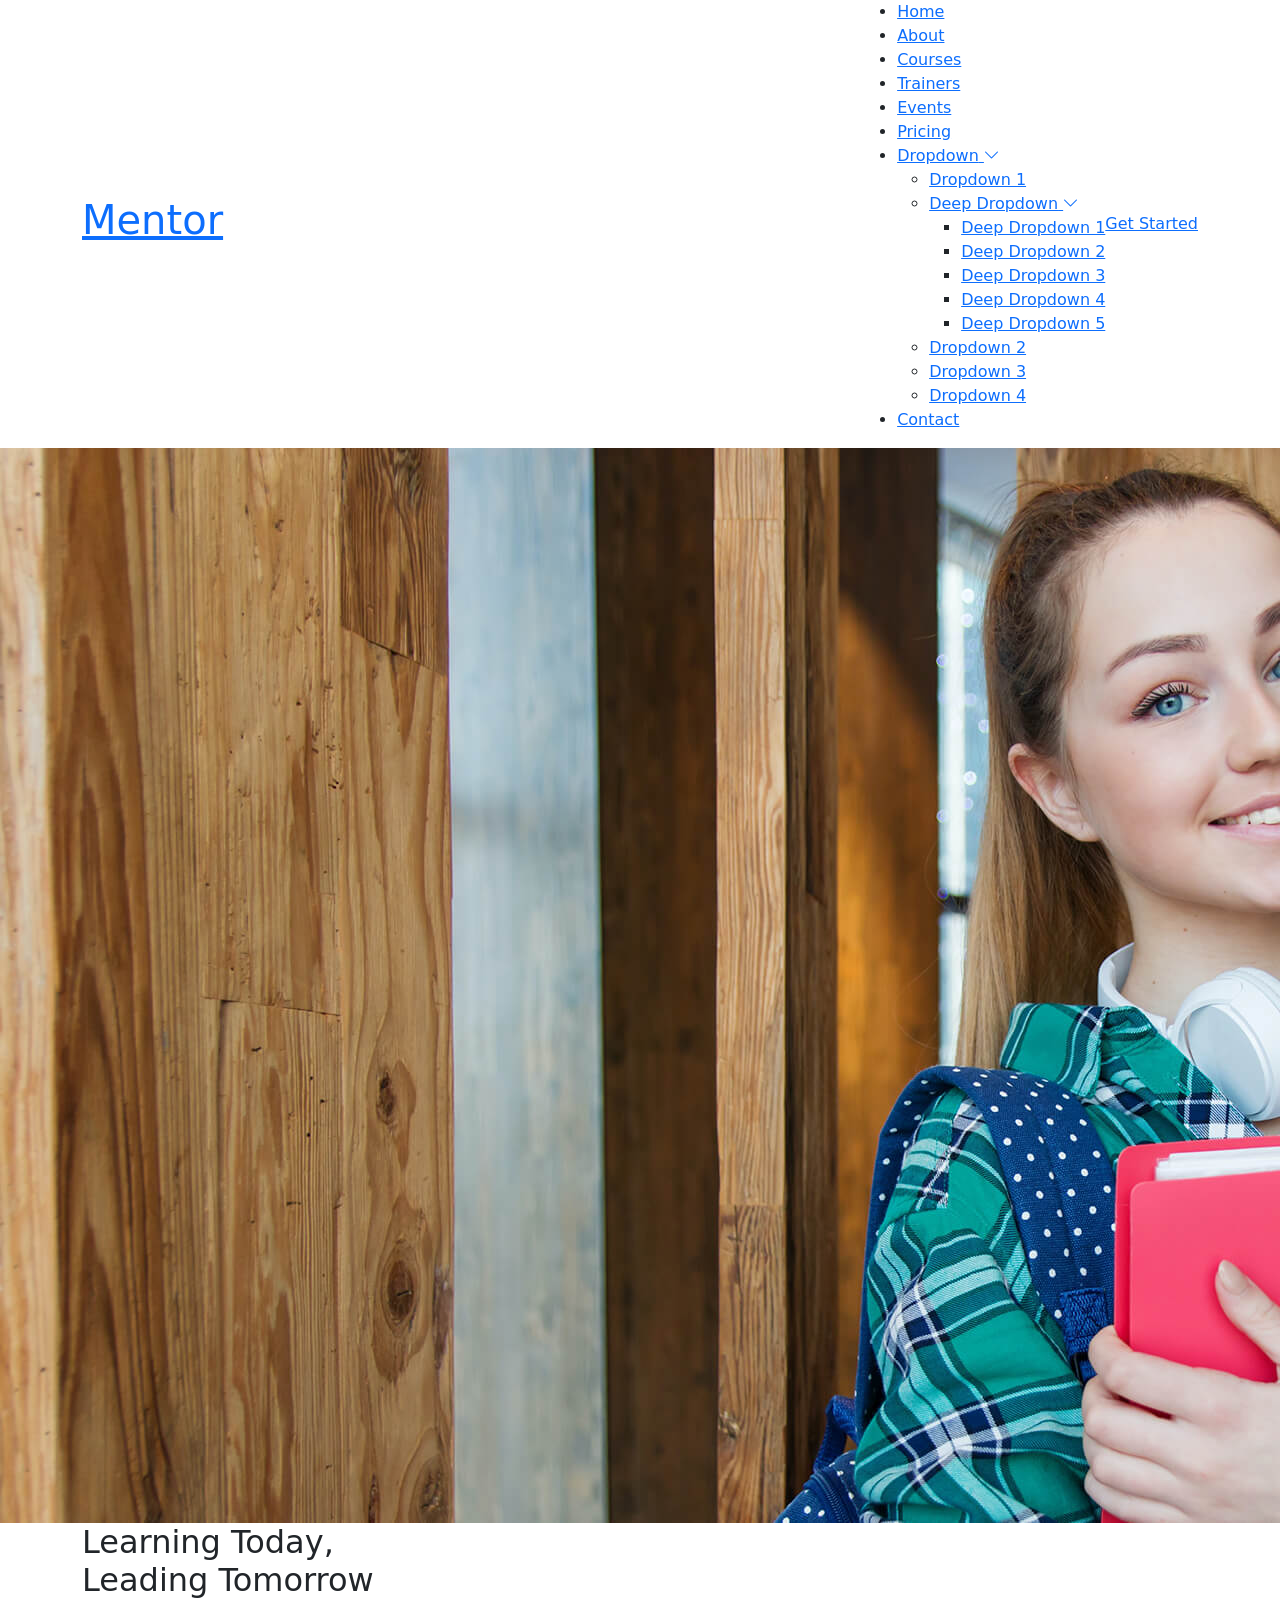
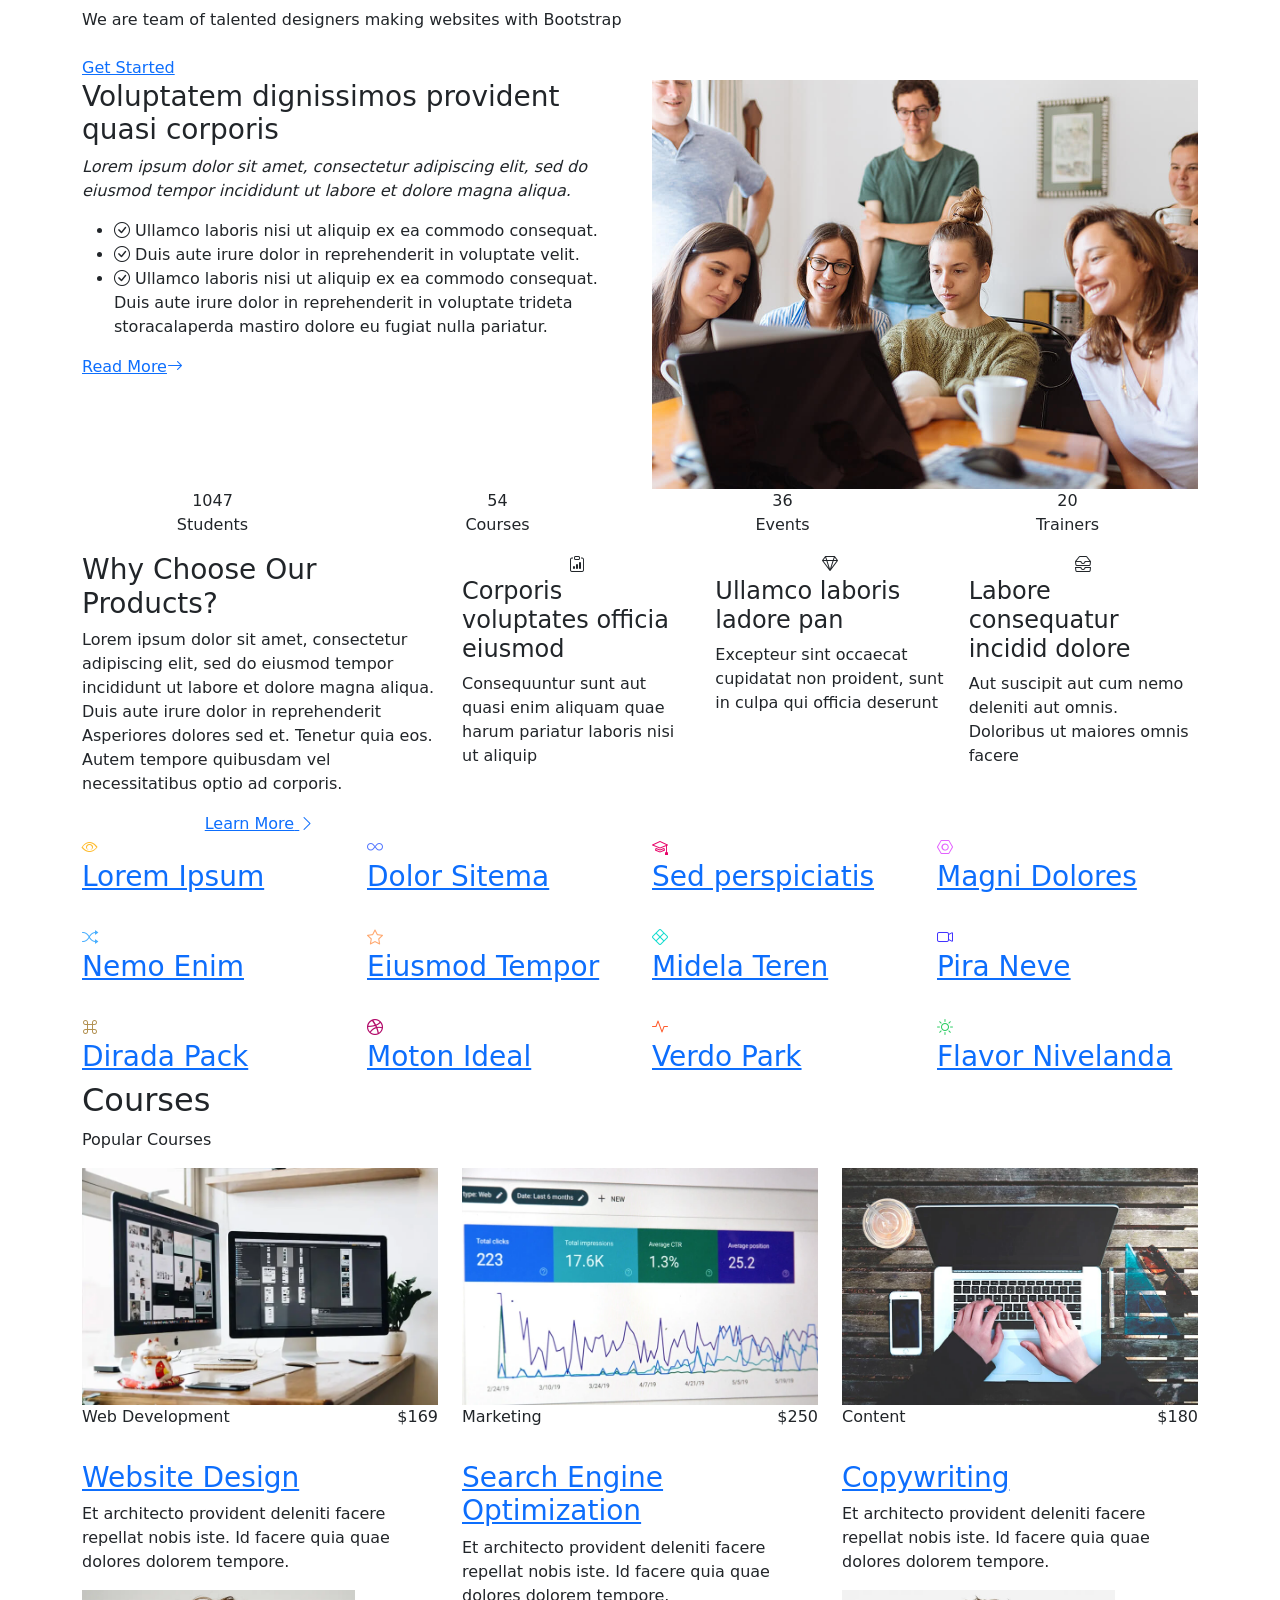
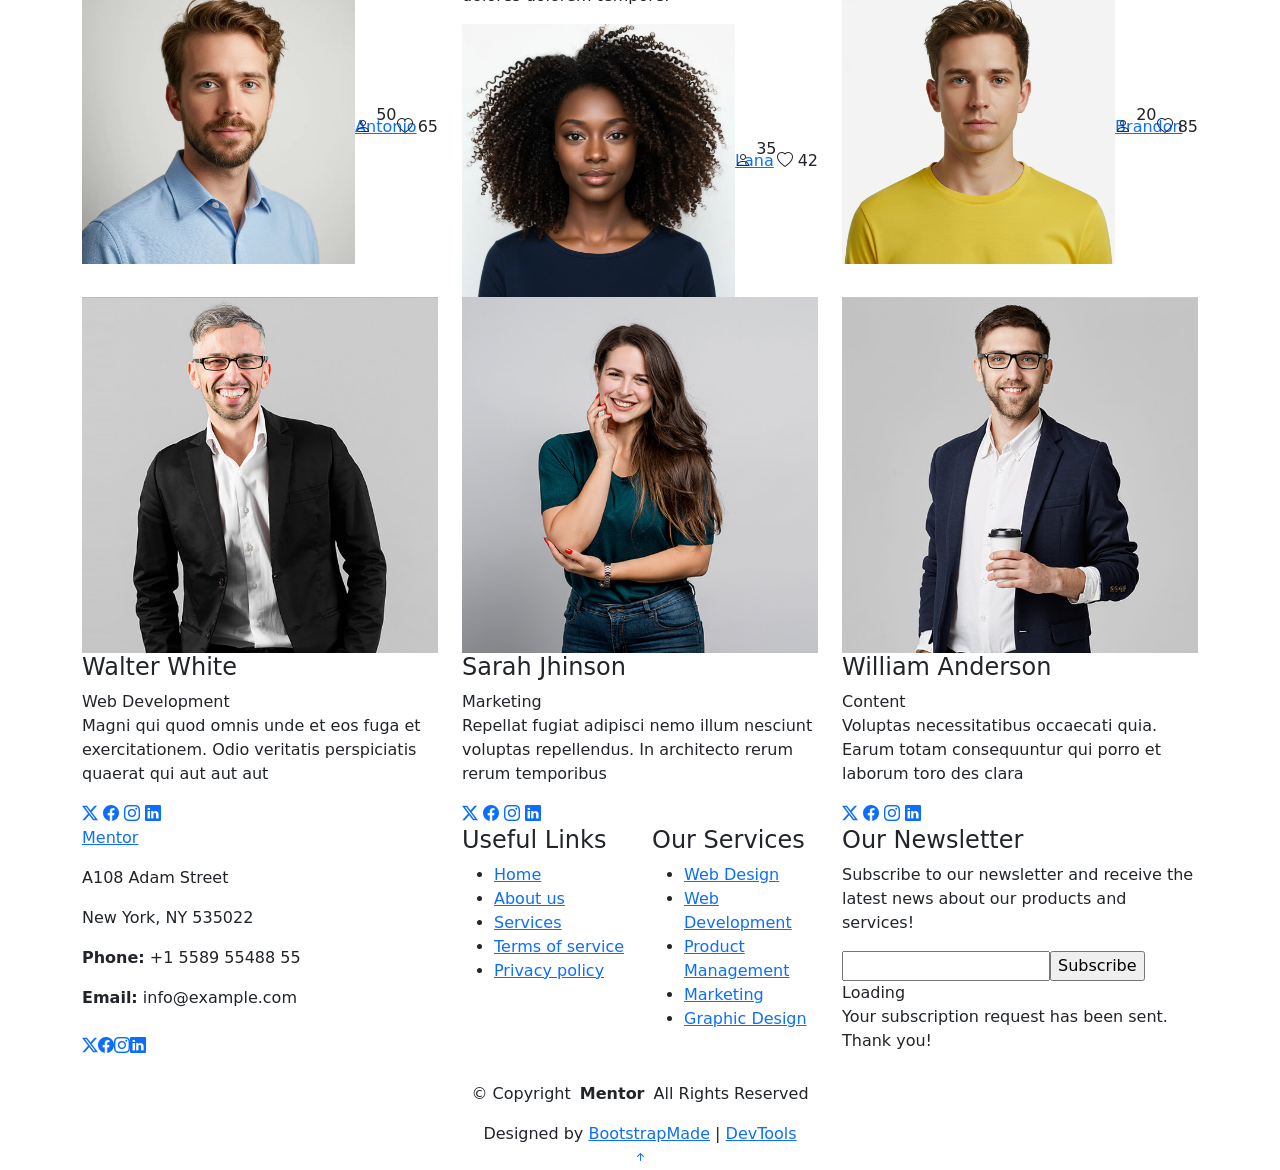
==== index.html @ c2696d4f "push to github" ====
<!DOCTYPE html>
<html lang="en">

<head>
  <meta charset="utf-8">
  <meta content="width=device-width, initial-scale=1.0" name="viewport">
  <title>Index - Mentor Bootstrap Template</title>
  <meta name="description" content="">
  <meta name="keywords" content="">

  <!-- Favicons -->
  <link href="assets/img/favicon.png" rel="icon">
  <link href="assets/img/apple-touch-icon.png" rel="apple-touch-icon">

  <!-- Fonts -->
  <link href="https://fonts.googleapis.com" rel="preconnect">
  <link href="https://fonts.gstatic.com" rel="preconnect" crossorigin>
  <link href="https://fonts.googleapis.com/css2?family=Open+Sans:ital,wght@0,300;0,400;0,500;0,600;0,700;0,800;1,300;1,400;1,500;1,600;1,700;1,800&family=Poppins:ital,wght@0,100;0,200;0,300;0,400;0,500;0,600;0,700;0,800;0,900;1,100;1,200;1,300;1,400;1,500;1,600;1,700;1,800;1,900&family=Raleway:ital,wght@0,100;0,200;0,300;0,400;0,500;0,600;0,700;0,800;0,900;1,100;1,200;1,300;1,400;1,500;1,600;1,700;1,800;1,900&display=swap" rel="stylesheet">

  <!-- Vendor CSS Files -->
  <link href="assets/vendor/bootstrap/css/bootstrap.min.css" rel="stylesheet">
  <link href="assets/vendor/bootstrap-icons/bootstrap-icons.css" rel="stylesheet">
  <link href="assets/vendor/aos/aos.css" rel="stylesheet">
  <link href="assets/vendor/glightbox/css/glightbox.min.css" rel="stylesheet">
  <link href="assets/vendor/swiper/swiper-bundle.min.css" rel="stylesheet">

  <!-- Main CSS File -->
  <link href="assets/css/main.css" rel="stylesheet">

  <!-- =======================================================
  * Template Name: Mentor
  * Template URL: https://bootstrapmade.com/mentor-free-education-bootstrap-theme/
  * Updated: Jul 07 2025 with Bootstrap v5.3.7
  * Author: BootstrapMade.com
  * License: https://bootstrapmade.com/license/
  ======================================================== -->
</head>

<body class="index-page">

  <header id="header" class="header d-flex align-items-center sticky-top">
    <div class="container-fluid container-xl position-relative d-flex align-items-center">

      <a href="index.html" class="logo d-flex align-items-center me-auto">
        <!-- Uncomment the line below if you also wish to use an image logo -->
        <!-- <img src="assets/img/logo.webp" alt=""> -->
        <h1 class="sitename">Mentor</h1>
      </a>

      <nav id="navmenu" class="navmenu">
        <ul>
          <li><a href="index.html" class="active">Home<br></a></li>
          <li><a href="about.html">About</a></li>
          <li><a href="courses.html">Courses</a></li>
          <li><a href="trainers.html">Trainers</a></li>
          <li><a href="events.html">Events</a></li>
          <li><a href="pricing.html">Pricing</a></li>
          <li class="dropdown"><a href="#"><span>Dropdown</span> <i class="bi bi-chevron-down toggle-dropdown"></i></a>
            <ul>
              <li><a href="#">Dropdown 1</a></li>
              <li class="dropdown"><a href="#"><span>Deep Dropdown</span> <i class="bi bi-chevron-down toggle-dropdown"></i></a>
                <ul>
                  <li><a href="#">Deep Dropdown 1</a></li>
                  <li><a href="#">Deep Dropdown 2</a></li>
                  <li><a href="#">Deep Dropdown 3</a></li>
                  <li><a href="#">Deep Dropdown 4</a></li>
                  <li><a href="#">Deep Dropdown 5</a></li>
                </ul>
              </li>
              <li><a href="#">Dropdown 2</a></li>
              <li><a href="#">Dropdown 3</a></li>
              <li><a href="#">Dropdown 4</a></li>
            </ul>
          </li>
          <li><a href="contact.html">Contact</a></li>
        </ul>
        <i class="mobile-nav-toggle d-xl-none bi bi-list"></i>
      </nav>

      <a class="btn-getstarted" href="courses.html">Get Started</a>

    </div>
  </header>

  <main class="main">

    <!-- Hero Section -->
    <section id="hero" class="hero section dark-background">

      <img src="assets/img/hero-bg.jpg" alt="" data-aos="fade-in">

      <div class="container">
        <h2 data-aos="fade-up" data-aos-delay="100">Learning Today,<br>Leading Tomorrow</h2>
        <p data-aos="fade-up" data-aos-delay="200">We are team of talented designers making websites with Bootstrap</p>
        <div class="d-flex mt-4" data-aos="fade-up" data-aos-delay="300">
          <a href="courses.html" class="btn-get-started">Get Started</a>
        </div>
      </div>

    </section><!-- /Hero Section -->

    <!-- About Section -->
    <section id="about" class="about section">

      <div class="container">

        <div class="row gy-4">

          <div class="col-lg-6 order-1 order-lg-2" data-aos="fade-up" data-aos-delay="100">
            <img src="assets/img/about.jpg" class="img-fluid" alt="">
          </div>

          <div class="col-lg-6 order-2 order-lg-1 content" data-aos="fade-up" data-aos-delay="200">
            <h3>Voluptatem dignissimos provident quasi corporis</h3>
            <p class="fst-italic">
              Lorem ipsum dolor sit amet, consectetur adipiscing elit, sed do eiusmod tempor incididunt ut labore et dolore
              magna aliqua.
            </p>
            <ul>
              <li><i class="bi bi-check-circle"></i> <span>Ullamco laboris nisi ut aliquip ex ea commodo consequat.</span></li>
              <li><i class="bi bi-check-circle"></i> <span>Duis aute irure dolor in reprehenderit in voluptate velit.</span></li>
              <li><i class="bi bi-check-circle"></i> <span>Ullamco laboris nisi ut aliquip ex ea commodo consequat. Duis aute irure dolor in reprehenderit in voluptate trideta storacalaperda mastiro dolore eu fugiat nulla pariatur.</span></li>
            </ul>
            <a href="#" class="read-more"><span>Read More</span><i class="bi bi-arrow-right"></i></a>
          </div>

        </div>

      </div>

    </section><!-- /About Section -->

    <!-- Counts Section -->
    <section id="counts" class="section counts light-background">

      <div class="container" data-aos="fade-up" data-aos-delay="100">

        <div class="row gy-4">

          <div class="col-lg-3 col-md-6">
            <div class="stats-item text-center w-100 h-100">
              <span data-purecounter-start="0" data-purecounter-end="1232" data-purecounter-duration="1" class="purecounter"></span>
              <p>Students</p>
            </div>
          </div><!-- End Stats Item -->

          <div class="col-lg-3 col-md-6">
            <div class="stats-item text-center w-100 h-100">
              <span data-purecounter-start="0" data-purecounter-end="64" data-purecounter-duration="1" class="purecounter"></span>
              <p>Courses</p>
            </div>
          </div><!-- End Stats Item -->

          <div class="col-lg-3 col-md-6">
            <div class="stats-item text-center w-100 h-100">
              <span data-purecounter-start="0" data-purecounter-end="42" data-purecounter-duration="1" class="purecounter"></span>
              <p>Events</p>
            </div>
          </div><!-- End Stats Item -->

          <div class="col-lg-3 col-md-6">
            <div class="stats-item text-center w-100 h-100">
              <span data-purecounter-start="0" data-purecounter-end="24" data-purecounter-duration="1" class="purecounter"></span>
              <p>Trainers</p>
            </div>
          </div><!-- End Stats Item -->

        </div>

      </div>

    </section><!-- /Counts Section -->

    <!-- Why Us Section -->
    <section id="why-us" class="section why-us">

      <div class="container">

        <div class="row gy-4">

          <div class="col-lg-4" data-aos="fade-up" data-aos-delay="100">
            <div class="why-box">
              <h3>Why Choose Our Products?</h3>
              <p>
                Lorem ipsum dolor sit amet, consectetur adipiscing elit, sed do eiusmod tempor incididunt ut labore et dolore magna aliqua. Duis aute irure dolor in reprehenderit
                Asperiores dolores sed et. Tenetur quia eos. Autem tempore quibusdam vel necessitatibus optio ad corporis.
              </p>
              <div class="text-center">
                <a href="#" class="more-btn"><span>Learn More</span> <i class="bi bi-chevron-right"></i></a>
              </div>
            </div>
          </div><!-- End Why Box -->

          <div class="col-lg-8 d-flex align-items-stretch">
            <div class="row gy-4" data-aos="fade-up" data-aos-delay="200">

              <div class="col-xl-4">
                <div class="icon-box d-flex flex-column justify-content-center align-items-center">
                  <i class="bi bi-clipboard-data"></i>
                  <h4>Corporis voluptates officia eiusmod</h4>
                  <p>Consequuntur sunt aut quasi enim aliquam quae harum pariatur laboris nisi ut aliquip</p>
                </div>
              </div><!-- End Icon Box -->

              <div class="col-xl-4" data-aos="fade-up" data-aos-delay="300">
                <div class="icon-box d-flex flex-column justify-content-center align-items-center">
                  <i class="bi bi-gem"></i>
                  <h4>Ullamco laboris ladore pan</h4>
                  <p>Excepteur sint occaecat cupidatat non proident, sunt in culpa qui officia deserunt</p>
                </div>
              </div><!-- End Icon Box -->

              <div class="col-xl-4" data-aos="fade-up" data-aos-delay="400">
                <div class="icon-box d-flex flex-column justify-content-center align-items-center">
                  <i class="bi bi-inboxes"></i>
                  <h4>Labore consequatur incidid dolore</h4>
                  <p>Aut suscipit aut cum nemo deleniti aut omnis. Doloribus ut maiores omnis facere</p>
                </div>
              </div><!-- End Icon Box -->

            </div>
          </div>

        </div>

      </div>

    </section><!-- /Why Us Section -->

    <!-- Features Section -->
    <section id="features" class="features section">

      <div class="container">

        <div class="row gy-4">

          <div class="col-lg-3 col-md-4" data-aos="fade-up" data-aos-delay="100">
            <div class="features-item">
              <i class="bi bi-eye" style="color: #ffbb2c;"></i>
              <h3><a href="" class="stretched-link">Lorem Ipsum</a></h3>
            </div>
          </div><!-- End Feature Item -->

          <div class="col-lg-3 col-md-4" data-aos="fade-up" data-aos-delay="200">
            <div class="features-item">
              <i class="bi bi-infinity" style="color: #5578ff;"></i>
              <h3><a href="" class="stretched-link">Dolor Sitema</a></h3>
            </div>
          </div><!-- End Feature Item -->

          <div class="col-lg-3 col-md-4" data-aos="fade-up" data-aos-delay="300">
            <div class="features-item">
              <i class="bi bi-mortarboard" style="color: #e80368;"></i>
              <h3><a href="" class="stretched-link">Sed perspiciatis</a></h3>
            </div>
          </div><!-- End Feature Item -->

          <div class="col-lg-3 col-md-4" data-aos="fade-up" data-aos-delay="400">
            <div class="features-item">
              <i class="bi bi-nut" style="color: #e361ff;"></i>
              <h3><a href="" class="stretched-link">Magni Dolores</a></h3>
            </div>
          </div><!-- End Feature Item -->

          <div class="col-lg-3 col-md-4" data-aos="fade-up" data-aos-delay="500">
            <div class="features-item">
              <i class="bi bi-shuffle" style="color: #47aeff;"></i>
              <h3><a href="" class="stretched-link">Nemo Enim</a></h3>
            </div>
          </div><!-- End Feature Item -->

          <div class="col-lg-3 col-md-4" data-aos="fade-up" data-aos-delay="600">
            <div class="features-item">
              <i class="bi bi-star" style="color: #ffa76e;"></i>
              <h3><a href="" class="stretched-link">Eiusmod Tempor</a></h3>
            </div>
          </div><!-- End Feature Item -->

          <div class="col-lg-3 col-md-4" data-aos="fade-up" data-aos-delay="700">
            <div class="features-item">
              <i class="bi bi-x-diamond" style="color: #11dbcf;"></i>
              <h3><a href="" class="stretched-link">Midela Teren</a></h3>
            </div>
          </div><!-- End Feature Item -->

          <div class="col-lg-3 col-md-4" data-aos="fade-up" data-aos-delay="800">
            <div class="features-item">
              <i class="bi bi-camera-video" style="color: #4233ff;"></i>
              <h3><a href="" class="stretched-link">Pira Neve</a></h3>
            </div>
          </div><!-- End Feature Item -->

          <div class="col-lg-3 col-md-4" data-aos="fade-up" data-aos-delay="900">
            <div class="features-item">
              <i class="bi bi-command" style="color: #b2904f;"></i>
              <h3><a href="" class="stretched-link">Dirada Pack</a></h3>
            </div>
          </div><!-- End Feature Item -->

          <div class="col-lg-3 col-md-4" data-aos="fade-up" data-aos-delay="1000">
            <div class="features-item">
              <i class="bi bi-dribbble" style="color: #b20969;"></i>
              <h3><a href="" class="stretched-link">Moton Ideal</a></h3>
            </div>
          </div><!-- End Feature Item -->

          <div class="col-lg-3 col-md-4" data-aos="fade-up" data-aos-delay="1100">
            <div class="features-item">
              <i class="bi bi-activity" style="color: #ff5828;"></i>
              <h3><a href="" class="stretched-link">Verdo Park</a></h3>
            </div>
          </div><!-- End Feature Item -->

          <div class="col-lg-3 col-md-4" data-aos="fade-up" data-aos-delay="1200">
            <div class="features-item">
              <i class="bi bi-brightness-high" style="color: #29cc61;"></i>
              <h3><a href="" class="stretched-link">Flavor Nivelanda</a></h3>
            </div>
          </div><!-- End Feature Item -->

        </div>

      </div>

    </section><!-- /Features Section -->

    <!-- Courses Section -->
    <section id="courses" class="courses section">

      <!-- Section Title -->
      <div class="container section-title" data-aos="fade-up">
        <h2>Courses</h2>
        <p>Popular Courses</p>
      </div><!-- End Section Title -->

      <div class="container">

        <div class="row">

          <div class="col-lg-4 col-md-6 d-flex align-items-stretch" data-aos="zoom-in" data-aos-delay="100">
            <div class="course-item">
              <img src="assets/img/course/course-1.webp" class="img-fluid" alt="...">
              <div class="course-content">
                <div class="d-flex justify-content-between align-items-center mb-3">
                  <p class="category">Web Development</p>
                  <p class="price">$169</p>
                </div>

                <h3><a href="course-details.html">Website Design</a></h3>
                <p class="description">Et architecto provident deleniti facere repellat nobis iste. Id facere quia quae dolores dolorem tempore.</p>
                <div class="trainer d-flex justify-content-between align-items-center">
                  <div class="trainer-profile d-flex align-items-center">
                    <img src="assets/img/person/person-m-7.webp" class="img-fluid" alt="">
                    <a href="" class="trainer-link">Antonio</a>
                  </div>
                  <div class="trainer-rank d-flex align-items-center">
                    <i class="bi bi-person user-icon"></i>&nbsp;50
                    &nbsp;&nbsp;
                    <i class="bi bi-heart heart-icon"></i>&nbsp;65
                  </div>
                </div>
              </div>
            </div>
          </div> <!-- End Course Item-->

          <div class="col-lg-4 col-md-6 d-flex align-items-stretch mt-4 mt-md-0" data-aos="zoom-in" data-aos-delay="200">
            <div class="course-item">
              <img src="assets/img/course/course-2.webp" class="img-fluid" alt="...">
              <div class="course-content">
                <div class="d-flex justify-content-between align-items-center mb-3">
                  <p class="category">Marketing</p>
                  <p class="price">$250</p>
                </div>

                <h3><a href="course-details.html">Search Engine Optimization</a></h3>
                <p class="description">Et architecto provident deleniti facere repellat nobis iste. Id facere quia quae dolores dolorem tempore.</p>
                <div class="trainer d-flex justify-content-between align-items-center">
                  <div class="trainer-profile d-flex align-items-center">
                    <img src="assets/img/person/person-f-14.webp" class="img-fluid" alt="">
                    <a href="" class="trainer-link">Lana</a>
                  </div>
                  <div class="trainer-rank d-flex align-items-center">
                    <i class="bi bi-person user-icon"></i>&nbsp;35
                    &nbsp;&nbsp;
                    <i class="bi bi-heart heart-icon"></i>&nbsp;42
                  </div>
                </div>
              </div>
            </div>
          </div> <!-- End Course Item-->

          <div class="col-lg-4 col-md-6 d-flex align-items-stretch mt-4 mt-lg-0" data-aos="zoom-in" data-aos-delay="300">
            <div class="course-item">
              <img src="assets/img/course/course-3.webp" class="img-fluid" alt="...">
              <div class="course-content">
                <div class="d-flex justify-content-between align-items-center mb-3">
                  <p class="category">Content</p>
                  <p class="price">$180</p>
                </div>

                <h3><a href="course-details.html">Copywriting</a></h3>
                <p class="description">Et architecto provident deleniti facere repellat nobis iste. Id facere quia quae dolores dolorem tempore.</p>
                <div class="trainer d-flex justify-content-between align-items-center">
                  <div class="trainer-profile d-flex align-items-center">
                    <img src="assets/img/person/person-m-12.webp" class="img-fluid" alt="">
                    <a href="" class="trainer-link">Brandon</a>
                  </div>
                  <div class="trainer-rank d-flex align-items-center">
                    <i class="bi bi-person user-icon"></i>&nbsp;20
                    &nbsp;&nbsp;
                    <i class="bi bi-heart heart-icon"></i>&nbsp;85
                  </div>
                </div>
              </div>
            </div>
          </div> <!-- End Course Item-->

        </div>

      </div>

    </section><!-- /Courses Section -->

    <!-- Trainers Index Section -->
    <section id="trainers-index" class="section trainers-index">

      <div class="container">

        <div class="row">

          <div class="col-lg-4 col-md-6 d-flex" data-aos="fade-up" data-aos-delay="100">
            <div class="member">
              <img src="assets/img/trainers/trainer-1.jpg" class="img-fluid" alt="">
              <div class="member-content">
                <h4>Walter White</h4>
                <span>Web Development</span>
                <p>
                  Magni qui quod omnis unde et eos fuga et exercitationem. Odio veritatis perspiciatis quaerat qui aut aut aut
                </p>
                <div class="social">
                  <a href=""><i class="bi bi-twitter-x"></i></a>
                  <a href=""><i class="bi bi-facebook"></i></a>
                  <a href=""><i class="bi bi-instagram"></i></a>
                  <a href=""><i class="bi bi-linkedin"></i></a>
                </div>
              </div>
            </div>
          </div><!-- End Team Member -->

          <div class="col-lg-4 col-md-6 d-flex" data-aos="fade-up" data-aos-delay="200">
            <div class="member">
              <img src="assets/img/trainers/trainer-2.jpg" class="img-fluid" alt="">
              <div class="member-content">
                <h4>Sarah Jhinson</h4>
                <span>Marketing</span>
                <p>
                  Repellat fugiat adipisci nemo illum nesciunt voluptas repellendus. In architecto rerum rerum temporibus
                </p>
                <div class="social">
                  <a href=""><i class="bi bi-twitter-x"></i></a>
                  <a href=""><i class="bi bi-facebook"></i></a>
                  <a href=""><i class="bi bi-instagram"></i></a>
                  <a href=""><i class="bi bi-linkedin"></i></a>
                </div>
              </div>
            </div>
          </div><!-- End Team Member -->

          <div class="col-lg-4 col-md-6 d-flex" data-aos="fade-up" data-aos-delay="300">
            <div class="member">
              <img src="assets/img/trainers/trainer-3.jpg" class="img-fluid" alt="">
              <div class="member-content">
                <h4>William Anderson</h4>
                <span>Content</span>
                <p>
                  Voluptas necessitatibus occaecati quia. Earum totam consequuntur qui porro et laborum toro des clara
                </p>
                <div class="social">
                  <a href=""><i class="bi bi-twitter-x"></i></a>
                  <a href=""><i class="bi bi-facebook"></i></a>
                  <a href=""><i class="bi bi-instagram"></i></a>
                  <a href=""><i class="bi bi-linkedin"></i></a>
                </div>
              </div>
            </div>
          </div><!-- End Team Member -->

        </div>

      </div>

    </section><!-- /Trainers Index Section -->

  </main>

  <footer id="footer" class="footer position-relative light-background">

    <div class="container footer-top">
      <div class="row gy-4">
        <div class="col-lg-4 col-md-6 footer-about">
          <a href="index.html" class="logo d-flex align-items-center">
            <span class="sitename">Mentor</span>
          </a>
          <div class="footer-contact pt-3">
            <p>A108 Adam Street</p>
            <p>New York, NY 535022</p>
            <p class="mt-3"><strong>Phone:</strong> <span>+1 5589 55488 55</span></p>
            <p><strong>Email:</strong> <span>info@example.com</span></p>
          </div>
          <div class="social-links d-flex mt-4">
            <a href=""><i class="bi bi-twitter-x"></i></a>
            <a href=""><i class="bi bi-facebook"></i></a>
            <a href=""><i class="bi bi-instagram"></i></a>
            <a href=""><i class="bi bi-linkedin"></i></a>
          </div>
        </div>

        <div class="col-lg-2 col-md-3 footer-links">
          <h4>Useful Links</h4>
          <ul>
            <li><a href="#">Home</a></li>
            <li><a href="#">About us</a></li>
            <li><a href="#">Services</a></li>
            <li><a href="#">Terms of service</a></li>
            <li><a href="#">Privacy policy</a></li>
          </ul>
        </div>

        <div class="col-lg-2 col-md-3 footer-links">
          <h4>Our Services</h4>
          <ul>
            <li><a href="#">Web Design</a></li>
            <li><a href="#">Web Development</a></li>
            <li><a href="#">Product Management</a></li>
            <li><a href="#">Marketing</a></li>
            <li><a href="#">Graphic Design</a></li>
          </ul>
        </div>

        <div class="col-lg-4 col-md-12 footer-newsletter">
          <h4>Our Newsletter</h4>
          <p>Subscribe to our newsletter and receive the latest news about our products and services!</p>
          <form action="#" method="post" class="email-form">
            <div class="newsletter-form"><input type="email" name="email"><input type="submit" value="Subscribe"></div>
            <div class="loading">Loading</div>
            <div class="error-message"></div>
            <div class="sent-message">Your subscription request has been sent. Thank you!</div>
          </form>
        </div>

      </div>
    </div>

    <div class="container copyright text-center mt-4">
      <p>© <span>Copyright</span> <strong class="px-1 sitename">Mentor</strong> <span>All Rights Reserved</span></p>
      <div class="credits">
        <!-- All the links in the footer should remain intact. -->
        <!-- You can delete the links only if you've purchased the pro version. -->
        <!-- Licensing information: https://bootstrapmade.com/license/ -->
        Designed by <a href="https://bootstrapmade.com/">BootstrapMade</a> | <a href="https://bootstrapmade.com/tools/">DevTools</a>
      </div>
    </div>

  </footer>

  <!-- Scroll Top -->
  <a href="#" id="scroll-top" class="scroll-top d-flex align-items-center justify-content-center"><i class="bi bi-arrow-up-short"></i></a>

  <!-- Preloader -->
  <div id="preloader"></div>

  <!-- Vendor JS Files -->
  <script src="assets/vendor/bootstrap/js/bootstrap.bundle.min.js"></script>
  <script src="assets/vendor/aos/aos.js"></script>
  <script src="assets/vendor/glightbox/js/glightbox.min.js"></script>
  <script src="assets/vendor/purecounter/purecounter_vanilla.js"></script>
  <script src="assets/vendor/swiper/swiper-bundle.min.js"></script>

  <!-- Main JS File -->
  <script src="assets/js/main.js"></script>

</body>

</html>
---- assets/css/main.css ----
/**
* Template Name: Mentor
* Template URL: https://bootstrapmade.com/mentor-free-education-bootstrap-theme/
* Updated: Jul 07 2025 with Bootstrap v5.3.7
* Author: BootstrapMade.com
* License: https://bootstrapmade.com/license/
*/

/*--------------------------------------------------------------
# Font & Color Variables
# Help: https://bootstrapmade.com/color-system/
--------------------------------------------------------------*/
/* Fonts */
:root {
  --default-font: "Open Sans",  system-ui, -apple-system, "Segoe UI", Roboto, "Helvetica Neue", Arial, "Noto Sans", "Liberation Sans", sans-serif, "Apple Color Emoji", "Segoe UI Emoji", "Segoe UI Symbol", "Noto Color Emoji";
  --heading-font: "Raleway",  sans-serif;
  --nav-font: "Poppins",  sans-serif;
}

/* Global Colors - The following color variables are used throughout the website. Updating them here will change the color scheme of the entire website */
:root { 
  --background-color: #ffffff; /* Background color for the entire website, including individual sections */
  --default-color: #444444; /* Default color used for the majority of the text content across the entire website */
  --heading-color: #37423b; /* Color for headings, subheadings and title throughout the website */
  --accent-color: #5fcf80; /* Accent color that represents your brand on the website. It's used for buttons, links, and other elements that need to stand out */
  --surface-color: #ffffff; /* The surface color is used as a background of boxed elements within sections, such as cards, icon boxes, or other elements that require a visual separation from the global background. */
  --contrast-color: #ffffff; /* Contrast color for text, ensuring readability against backgrounds of accent, heading, or default colors. */
}

/* Nav Menu Colors - The following color variables are used specifically for the navigation menu. They are separate from the global colors to allow for more customization options */
:root {
  --nav-color: #272828;  /* The default color of the main navmenu links */
  --nav-hover-color: #5fcf80; /* Applied to main navmenu links when they are hovered over or active */
  --nav-mobile-background-color: #ffffff; /* Used as the background color for mobile navigation menu */
  --nav-dropdown-background-color: #ffffff; /* Used as the background color for dropdown items that appear when hovering over primary navigation items */
  --nav-dropdown-color: #272828; /* Used for navigation links of the dropdown items in the navigation menu. */
  --nav-dropdown-hover-color: #5fcf80; /* Similar to --nav-hover-color, this color is applied to dropdown navigation links when they are hovered over. */
}

/* Color Presets - These classes override global colors when applied to any section or element, providing reuse of the sam color scheme. */

.light-background {
  --background-color: #f9f9f9;
  --surface-color: #ffffff;
}

.dark-background {
  --background-color: #060606;
  --default-color: #ffffff;
  --heading-color: #ffffff;
  --surface-color: #252525;
  --contrast-color: #ffffff;
}

/* Smooth scroll */
:root {
  scroll-behavior: smooth;
}

/*--------------------------------------------------------------
# General Styling & Shared Classes
--------------------------------------------------------------*/
body {
  color: var(--default-color);
  background-color: var(--background-color);
  font-family: var(--default-font);
}

a {
  color: var(--accent-color);
  text-decoration: none;
  transition: 0.3s;
}

a:hover {
  color: color-mix(in srgb, var(--accent-color), transparent 25%);
  text-decoration: none;
}

h1,
h2,
h3,
h4,
h5,
h6 {
  color: var(--heading-color);
  font-family: var(--heading-font);
}

/* Email Form Messages
------------------------------*/
.email-form .error-message {
  display: none;
  background: #df1529;
  color: #ffffff;
  text-align: left;
  padding: 15px;
  margin-bottom: 24px;
  font-weight: 600;
}

.email-form .sent-message {
  display: none;
  color: #ffffff;
  background: #059652;
  text-align: center;
  padding: 15px;
  margin-bottom: 24px;
  font-weight: 600;
}

.email-form .loading {
  display: none;
  background: var(--surface-color);
  text-align: center;
  padding: 15px;
  margin-bottom: 24px;
}

.email-form .loading:before {
  content: "";
  display: inline-block;
  border-radius: 50%;
  width: 24px;
  height: 24px;
  margin: 0 10px -6px 0;
  border: 3px solid var(--accent-color);
  border-top-color: var(--surface-color);
  animation: email-form-loading 1s linear infinite;
}

@keyframes email-form-loading {
  0% {
    transform: rotate(0deg);
  }

  100% {
    transform: rotate(360deg);
  }
}

/* Pulsating Play Button
------------------------------*/
.pulsating-play-btn {
  width: 94px;
  height: 94px;
  background: radial-gradient(var(--accent-color) 50%, color-mix(in srgb, var(--accent-color), transparent 75%) 52%);
  border-radius: 50%;
  display: block;
  position: relative;
  overflow: hidden;
}

.pulsating-play-btn:before {
  content: "";
  position: absolute;
  width: 120px;
  height: 120px;
  animation-delay: 0s;
  animation: pulsate-play-btn 2s;
  animation-direction: forwards;
  animation-iteration-count: infinite;
  animation-timing-function: steps;
  opacity: 1;
  border-radius: 50%;
  border: 5px solid color-mix(in srgb, var(--accent-color), transparent 30%);
  top: -15%;
  left: -15%;
  background: rgba(198, 16, 0, 0);
}

.pulsating-play-btn:after {
  content: "";
  position: absolute;
  left: 50%;
  top: 50%;
  transform: translateX(-40%) translateY(-50%);
  width: 0;
  height: 0;
  border-top: 10px solid transparent;
  border-bottom: 10px solid transparent;
  border-left: 15px solid #fff;
  z-index: 100;
  transition: all 400ms cubic-bezier(0.55, 0.055, 0.675, 0.19);
}

.pulsating-play-btn:hover:before {
  content: "";
  position: absolute;
  left: 50%;
  top: 50%;
  transform: translateX(-40%) translateY(-50%);
  width: 0;
  height: 0;
  border: none;
  border-top: 10px solid transparent;
  border-bottom: 10px solid transparent;
  border-left: 15px solid #fff;
  z-index: 200;
  animation: none;
  border-radius: 0;
}

.pulsating-play-btn:hover:after {
  border-left: 15px solid var(--accent-color);
  transform: scale(20);
}

@keyframes pulsate-play-btn {
  0% {
    transform: scale(0.6, 0.6);
    opacity: 1;
  }

  100% {
    transform: scale(1, 1);
    opacity: 0;
  }
}

/*--------------------------------------------------------------
# Global Header
--------------------------------------------------------------*/
.header {
  color: var(--default-color);
  background-color: var(--background-color);
  padding: 15px 0;
  transition: all 0.5s;
  z-index: 997;
}

.header .logo {
  line-height: 1;
}

.header .logo img {
  max-height: 36px;
  margin-right: 8px;
}

.header .logo h1 {
  font-weight: 700;
  font-size: 30px;
  margin: 0;
  letter-spacing: 1px;
  text-transform: uppercase;
  color: var(--accent-color);
}

.header .btn-getstarted,
.header .btn-getstarted:focus {
  color: var(--contrast-color);
  background: var(--accent-color);
  font-size: 14px;
  padding: 8px 25px;
  margin: 0 0 0 30px;
  border-radius: 50px;
  transition: 0.3s;
}

.header .btn-getstarted:hover,
.header .btn-getstarted:focus:hover {
  color: var(--contrast-color);
  background: color-mix(in srgb, var(--accent-color), transparent 15%);
}

@media (max-width: 1200px) {
  .header .logo {
    order: 1;
  }

  .header .btn-getstarted {
    order: 2;
    margin: 0 15px 0 0;
    padding: 6px 15px;
  }

  .header .navmenu {
    order: 3;
  }
}

.scrolled .header {
  box-shadow: 0px 0 18px rgba(0, 0, 0, 0.1);
}

/*--------------------------------------------------------------
# Navigation Menu
--------------------------------------------------------------*/
/* Navmenu - Desktop */
@media (min-width: 1200px) {
  .navmenu {
    padding: 0;
  }

  .navmenu ul {
    margin: 0;
    padding: 0;
    display: flex;
    list-style: none;
    align-items: center;
  }

  .navmenu li {
    position: relative;
  }

  .navmenu a,
  .navmenu a:focus {
    color: var(--nav-color);
    padding: 18px 15px;
    font-size: 16px;
    font-family: var(--nav-font);
    font-weight: 400;
    display: flex;
    align-items: center;
    justify-content: space-between;
    white-space: nowrap;
    transition: 0.3s;
  }

  .navmenu a i,
  .navmenu a:focus i {
    font-size: 12px;
    line-height: 0;
    margin-left: 5px;
    transition: 0.3s;
  }

  .navmenu li:last-child a {
    padding-right: 0;
  }

  .navmenu li:hover>a,
  .navmenu .active,
  .navmenu .active:focus {
    color: var(--nav-hover-color);
  }

  .navmenu .dropdown ul {
    margin: 0;
    padding: 10px 0;
    background: var(--nav-dropdown-background-color);
    display: block;
    position: absolute;
    visibility: hidden;
    left: 14px;
    top: 130%;
    opacity: 0;
    transition: 0.3s;
    border-radius: 4px;
    z-index: 99;
    box-shadow: 0px 0px 30px rgba(0, 0, 0, 0.1);
  }

  .navmenu .dropdown ul li {
    min-width: 200px;
  }

  .navmenu .dropdown ul a {
    padding: 10px 20px;
    font-size: 15px;
    text-transform: none;
    color: var(--nav-dropdown-color);
  }

  .navmenu .dropdown ul a i {
    font-size: 12px;
  }

  .navmenu .dropdown ul a:hover,
  .navmenu .dropdown ul .active:hover,
  .navmenu .dropdown ul li:hover>a {
    color: var(--nav-dropdown-hover-color);
  }

  .navmenu .dropdown:hover>ul {
    opacity: 1;
    top: 100%;
    visibility: visible;
  }

  .navmenu .dropdown .dropdown ul {
    top: 0;
    left: -90%;
    visibility: hidden;
  }

  .navmenu .dropdown .dropdown:hover>ul {
    opacity: 1;
    top: 0;
    left: -100%;
    visibility: visible;
  }
}

/* Navmenu - Mobile */
@media (max-width: 1199px) {
  .mobile-nav-toggle {
    color: var(--nav-color);
    font-size: 28px;
    line-height: 0;
    margin-right: 10px;
    cursor: pointer;
    transition: color 0.3s;
  }

  .navmenu {
    padding: 0;
    z-index: 9997;
  }

  .navmenu ul {
    display: none;
    list-style: none;
    position: absolute;
    inset: 60px 20px 20px 20px;
    padding: 10px 0;
    margin: 0;
    border-radius: 6px;
    background-color: var(--nav-mobile-background-color);
    border: 1px solid color-mix(in srgb, var(--default-color), transparent 90%);
    box-shadow: none;
    overflow-y: auto;
    transition: 0.3s;
    z-index: 9998;
  }

  .navmenu a,
  .navmenu a:focus {
    color: var(--nav-dropdown-color);
    padding: 10px 20px;
    font-family: var(--nav-font);
    font-size: 17px;
    font-weight: 500;
    display: flex;
    align-items: center;
    justify-content: space-between;
    white-space: nowrap;
    transition: 0.3s;
  }

  .navmenu a i,
  .navmenu a:focus i {
    font-size: 12px;
    line-height: 0;
    margin-left: 5px;
    width: 30px;
    height: 30px;
    display: flex;
    align-items: center;
    justify-content: center;
    border-radius: 50%;
    transition: 0.3s;
    background-color: color-mix(in srgb, var(--accent-color), transparent 90%);
  }

  .navmenu a i:hover,
  .navmenu a:focus i:hover {
    background-color: var(--accent-color);
    color: var(--contrast-color);
  }

  .navmenu a:hover,
  .navmenu .active,
  .navmenu .active:focus {
    color: var(--nav-dropdown-hover-color);
  }

  .navmenu .active i,
  .navmenu .active:focus i {
    background-color: var(--accent-color);
    color: var(--contrast-color);
    transform: rotate(180deg);
  }

  .navmenu .dropdown ul {
    position: static;
    display: none;
    z-index: 99;
    padding: 10px 0;
    margin: 10px 20px;
    background-color: var(--nav-dropdown-background-color);
    transition: all 0.5s ease-in-out;
  }

  .navmenu .dropdown ul ul {
    background-color: rgba(33, 37, 41, 0.1);
  }

  .navmenu .dropdown>.dropdown-active {
    display: block;
    background-color: rgba(33, 37, 41, 0.03);
  }

  .mobile-nav-active {
    overflow: hidden;
  }

  .mobile-nav-active .mobile-nav-toggle {
    color: #fff;
    position: absolute;
    font-size: 32px;
    top: 15px;
    right: 15px;
    margin-right: 0;
    z-index: 9999;
  }

  .mobile-nav-active .navmenu {
    position: fixed;
    overflow: hidden;
    inset: 0;
    background: rgba(33, 37, 41, 0.8);
    transition: 0.3s;
  }

  .mobile-nav-active .navmenu>ul {
    display: block;
  }
}

/*--------------------------------------------------------------
# Global Footer
--------------------------------------------------------------*/
.footer {
  color: var(--default-color);
  background-color: var(--background-color);
  font-size: 14px;
  padding-bottom: 50px;
  position: relative;
}

.footer .footer-top {
  padding-top: 50px;
}

.footer .footer-about .logo {
  margin-bottom: 0;
}

.footer .footer-about .logo img {
  max-height: 40px;
  margin-right: 6px;
}

.footer .footer-about .logo span {
  font-size: 26px;
  font-weight: 700;
  letter-spacing: 1px;
  font-family: var(--heading-font);
  color: var(--heading-color);
}

.footer .footer-about p {
  font-size: 14px;
  font-family: var(--heading-font);
}

.footer .social-links a {
  display: flex;
  align-items: center;
  justify-content: center;
  width: 40px;
  height: 40px;
  border-radius: 50%;
  border: 1px solid color-mix(in srgb, var(--default-color), transparent 50%);
  font-size: 16px;
  color: color-mix(in srgb, var(--default-color), transparent 30%);
  margin-right: 10px;
  transition: 0.3s;
}

.footer .social-links a:hover {
  color: var(--accent-color);
  border-color: var(--accent-color);
}

.footer h4 {
  font-size: 16px;
  font-weight: bold;
  position: relative;
  padding-bottom: 12px;
}

.footer .footer-links {
  margin-bottom: 30px;
}

.footer .footer-links ul {
  list-style: none;
  padding: 0;
  margin: 0;
}

.footer .footer-links ul i {
  padding-right: 2px;
  font-size: 12px;
  line-height: 0;
}

.footer .footer-links ul li {
  padding: 10px 0;
  display: flex;
  align-items: center;
}

.footer .footer-links ul li:first-child {
  padding-top: 0;
}

.footer .footer-links ul a {
  color: color-mix(in srgb, var(--default-color), transparent 30%);
  display: inline-block;
  line-height: 1;
}

.footer .footer-links ul a:hover {
  color: var(--accent-color);
}

.footer .footer-contact p {
  margin-bottom: 5px;
}

.footer .footer-newsletter .newsletter-form {
  margin-top: 30px;
  margin-bottom: 15px;
  padding: 6px 8px;
  position: relative;
  border-radius: 50px;
  border: 1px solid color-mix(in srgb, var(--default-color), transparent 80%);
  display: flex;
  background-color: var(--surface-color);
  transition: 0.3s;
}

.footer .footer-newsletter .newsletter-form:focus-within {
  border-color: var(--accent-color);
}

.footer .footer-newsletter .newsletter-form input[type=email] {
  border: 0;
  padding: 4px 8px;
  width: 100%;
  background-color: var(--surface-color);
  color: var(--default-color);
}

.footer .footer-newsletter .newsletter-form input[type=email]:focus-visible {
  outline: none;
}

.footer .footer-newsletter .newsletter-form input[type=submit] {
  border: 0;
  font-size: 16px;
  padding: 0 20px 2px 20px;
  margin: -7px -8px -7px 0;
  background: var(--accent-color);
  color: var(--contrast-color);
  transition: 0.3s;
  border-radius: 50px;
}

.footer .footer-newsletter .newsletter-form input[type=submit]:hover {
  background: color-mix(in srgb, var(--accent-color), transparent 20%);
}

.footer .copyright {
  padding-top: 25px;
  padding-bottom: 25px;
  background-color: color-mix(in srgb, var(--default-color), transparent 95%);
}

.footer .copyright p {
  margin-bottom: 0;
}

.footer .credits {
  margin-top: 6px;
  font-size: 13px;
}

/*--------------------------------------------------------------
# Preloader
--------------------------------------------------------------*/
#preloader {
  position: fixed;
  inset: 0;
  z-index: 999999;
  overflow: hidden;
  background: var(--background-color);
  transition: all 0.6s ease-out;
}

#preloader:before {
  content: "";
  position: fixed;
  top: calc(50% - 30px);
  left: calc(50% - 30px);
  border: 6px solid #ffffff;
  border-color: var(--accent-color) transparent var(--accent-color) transparent;
  border-radius: 50%;
  width: 60px;
  height: 60px;
  animation: animate-preloader 1.5s linear infinite;
}

@keyframes animate-preloader {
  0% {
    transform: rotate(0deg);
  }

  100% {
    transform: rotate(360deg);
  }
}

/*--------------------------------------------------------------
# Scroll Top Button
--------------------------------------------------------------*/
.scroll-top {
  position: fixed;
  visibility: hidden;
  opacity: 0;
  right: 15px;
  bottom: -15px;
  z-index: 99999;
  background-color: var(--accent-color);
  width: 44px;
  height: 44px;
  border-radius: 50px;
  transition: all 0.4s;
}

.scroll-top i {
  font-size: 24px;
  color: var(--contrast-color);
  line-height: 0;
}

.scroll-top:hover {
  background-color: color-mix(in srgb, var(--accent-color), transparent 20%);
  color: var(--contrast-color);
}

.scroll-top.active {
  visibility: visible;
  opacity: 1;
  bottom: 15px;
}

/*--------------------------------------------------------------
# Disable aos animation delay on mobile devices
--------------------------------------------------------------*/
@media screen and (max-width: 768px) {
  [data-aos-delay] {
    transition-delay: 0 !important;
  }
}

/*--------------------------------------------------------------
# Global Page Titles & Breadcrumbs
--------------------------------------------------------------*/
.page-title {
  --default-color: var(--contrast-color);
  --background-color: var(--accent-color);
  --heading-color: var(--contrast-color);
  color: var(--default-color);
  background-color: var(--background-color);
  position: relative;
}

.page-title .heading {
  padding: 80px 0;
  border-top: 1px solid color-mix(in srgb, var(--default-color), transparent 90%);
}

.page-title .heading h1 {
  font-size: 38px;
  font-weight: 700;
}

.page-title nav {
  background-color: color-mix(in srgb, var(--accent-color) 90%, black 5%);
  padding: 20px 0;
}

.page-title nav a {
  color: var(--default-color);
}

.page-title nav ol {
  display: flex;
  flex-wrap: wrap;
  list-style: none;
  margin: 0;
  font-size: 16px;
  font-weight: 600;
}

.page-title nav ol li+li {
  padding-left: 10px;
}

.page-title nav ol li+li::before {
  content: "/";
  display: inline-block;
  padding-right: 10px;
  color: color-mix(in srgb, var(--default-color), transparent 70%);
}

/*--------------------------------------------------------------
# Global Sections
--------------------------------------------------------------*/
section,
.section {
  color: var(--default-color);
  background-color: var(--background-color);
  padding: 60px 0;
  scroll-margin-top: 900px;
  overflow: clip;
}

@media (max-width: 1199px) {

  section,
  .section {
    scroll-margin-top: 66px;
  }
}

/*--------------------------------------------------------------
# Global Section Titles
--------------------------------------------------------------*/
.section-title {
  padding-bottom: 60px;
  position: relative;
}

.section-title h2 {
  font-size: 14px;
  font-weight: 500;
  padding: 0;
  line-height: 1px;
  margin: 0;
  letter-spacing: 1.5px;
  text-transform: uppercase;
  color: color-mix(in srgb, var(--default-color), transparent 50%);
  position: relative;
}

.section-title h2::after {
  content: "";
  width: 120px;
  height: 1px;
  display: inline-block;
  background: var(--accent-color);
  margin: 4px 10px;
}

.section-title p {
  color: var(--heading-color);
  margin: 0;
  font-size: 36px;
  font-weight: 700;
  font-family: var(--nav-font);
  text-transform: uppercase;
}

/*--------------------------------------------------------------
# Hero Section
--------------------------------------------------------------*/
.hero {
  width: 100%;
  min-height: 80vh;
  position: relative;
  padding: 80px 0;
  display: flex;
  align-items: center;
  justify-content: center;
  color: var(--default-color);
}

.hero img {
  position: absolute;
  inset: 0;
  display: block;
  width: 100%;
  height: 100%;
  object-fit: cover;
  z-index: 1;
}

.hero:before {
  content: "";
  background: color-mix(in srgb, var(--background-color), transparent 60%);
  position: absolute;
  inset: 0;
  z-index: 2;
}

.hero .container {
  position: relative;
  z-index: 3;
}

.hero h2 {
  margin: 0;
  font-size: 48px;
  font-weight: 700;
}

.hero p {
  color: color-mix(in srgb, var(--default-color), transparent 20%);
  margin: 10px 0 0 0;
  font-size: 24px;
}

.hero .btn-get-started {
  font-weight: 500;
  font-size: 15px;
  letter-spacing: 1px;
  display: inline-block;
  padding: 8px 35px 10px 35px;
  border-radius: 50px;
  transition: 0.4s;
  margin-top: 30px;
  border: 2px solid var(--default-color);
  color: var(--default-color);
}

.hero .btn-get-started:hover {
  background: var(--accent-color);
  border: 2px solid var(--accent-color);
}

@media (max-width: 768px) {
  .hero h2 {
    font-size: 32px;
  }

  .hero p {
    font-size: 18px;
  }
}

/*--------------------------------------------------------------
# About Section
--------------------------------------------------------------*/
.about .content h3 {
  font-size: 2rem;
  font-weight: 700;
}

.about .content ul {
  list-style: none;
  padding: 0;
}

.about .content ul li {
  padding-bottom: 10px;
}

.about .content ul i {
  font-size: 1.25rem;
  margin-right: 4px;
  color: var(--accent-color);
}

.about .content p:last-child {
  margin-bottom: 0;
}

.about .content .read-more {
  background: var(--accent-color);
  color: var(--contrast-color);
  font-family: var(--heading-font);
  font-weight: 500;
  font-size: 15px;
  letter-spacing: 1px;
  padding: 10px 24px 12px 24px;
  border-radius: 50px;
  transition: 0.3s;
  display: inline-flex;
  align-items: center;
  justify-content: center;
}

.about .content .read-more i {
  font-size: 18px;
  margin-left: 5px;
  line-height: 0;
  transition: 0.3s;
}

.about .content .read-more:hover {
  background: color-mix(in srgb, var(--accent-color), transparent 20%);
  padding-right: 19px;
}

.about .content .read-more:hover i {
  margin-left: 10px;
}

/*--------------------------------------------------------------
# Counts Section
--------------------------------------------------------------*/
.counts {
  padding: 25px 0;
}

.counts .stats-item {
  padding: 30px;
  width: 100%;
}

.counts .stats-item span {
  font-size: 48px;
  display: block;
  color: var(--accent-color);
  font-weight: 700;
}

.counts .stats-item p {
  color: color-mix(in srgb, var(--default-color), transparent 40%);
  padding: 0;
  margin: 0;
  font-family: var(--heading-font);
  font-size: 15px;
  font-weight: 600;
}

/*--------------------------------------------------------------
# Why Us Section
--------------------------------------------------------------*/
.why-us .why-box {
  color: var(--contrast-color);
  background: var(--accent-color);
  padding: 30px;
}

.why-us .why-box h3 {
  color: var(--contrast-color);
  font-weight: 700;
  font-size: 34px;
  margin-bottom: 30px;
}

.why-us .why-box p {
  margin-bottom: 30px;
}

.why-us .why-box .more-btn {
  display: inline-block;
  background: color-mix(in srgb, var(--contrast-color), transparent 85%);
  padding: 8px 40px 10px 40px;
  color: var(--contrast-color);
  transition: all ease-in-out 0.4s;
  border-radius: 50px;
}

.why-us .why-box .more-btn i {
  font-size: 14px;
}

.why-us .why-box .more-btn:hover {
  color: var(--accent-color);
  background: var(--surface-color);
}

.why-us .icon-box {
  background-color: var(--surface-color);
  text-align: center;
  padding: 40px 30px;
  width: 100%;
  height: 100%;
  border: 1px solid color-mix(in srgb, var(--default-color), transparent 90%);
}

.why-us .icon-box i {
  color: var(--accent-color);
  font-size: 32px;
  margin-bottom: 30px;
  background: color-mix(in srgb, var(--accent-color), transparent 95%);
  border-radius: 50px;
  display: flex;
  align-items: center;
  justify-content: center;
  width: 72px;
  height: 72px;
  transition: 0.3s;
}

.why-us .icon-box h4 {
  font-size: 20px;
  font-weight: 700;
  margin: 0 0 30px 0;
}

.why-us .icon-box p {
  font-size: 15px;
  color: color-mix(in srgb, var(--default-color), transparent 30%);
}

.why-us .icon-box:hover i {
  color: var(--contrast-color);
  background: var(--accent-color);
}

/*--------------------------------------------------------------
# Features Section
--------------------------------------------------------------*/
.features {
  padding: 10px 0;
}

.features .features-item {
  background-color: var(--surface-color);
  display: flex;
  align-items: center;
  padding: 20px;
  transition: 0.3s;
  border: 1px solid color-mix(in srgb, var(--default-color), transparent 90%);
  position: relative;
}

.features .features-item i {
  font-size: 32px;
  padding-right: 10px;
  line-height: 0;
}

.features .features-item h3 {
  font-weight: 700;
  margin: 0;
  padding: 0;
  line-height: 1;
  font-size: 16px;
}

.features .features-item h3 a {
  color: var(--heading-color);
  transition: 0.3s;
}

.features .features-item:hover {
  border-color: var(--accent-color);
}

.features .features-item:hover h3 a {
  color: var(--accent-color);
}

/*--------------------------------------------------------------
# Courses Section
--------------------------------------------------------------*/
.courses .course-item {
  background-color: var(--surface-color);
  border: 1px solid color-mix(in srgb, var(--default-color), transparent 90%);
  border-radius: 5px;
}

.courses .course-content {
  padding: 15px;
}

.courses .course-content h3 {
  font-weight: 700;
  font-size: 20px;
}

.courses .course-content h3 a {
  color: var(--heading-color);
  transition: 0.3s;
}

.courses .course-content h3 a:hover {
  color: var(--accent-color);
}

.courses .course-content .category {
  background: var(--accent-color);
  color: var(--contrast-color);
  font-size: 14px;
  padding: 6px 14px;
  margin: 0;
  border-radius: 5px;
}

.courses .course-content .price {
  margin: 0;
  font-weight: 700;
  font-size: 18px;
  color: color-mix(in srgb, var(--default-color), transparent 20%);
}

.courses .course-content .description {
  font-size: 14px;
  color: color-mix(in srgb, var(--default-color), transparent 20%);
}

.courses .trainer {
  padding-top: 15px;
  border-top: 1px solid color-mix(in srgb, var(--default-color), transparent 90%);
}

.courses .trainer .trainer-profile img {
  max-width: 50px;
  border-radius: 50px;
}

.courses .trainer .trainer-profile .trainer-link {
  padding-left: 10px;
  font-weight: 600;
  font-size: 16px;
  color: color-mix(in srgb, var(--default-color), transparent 20%);
  transition: 0.3s;
}

.courses .trainer .trainer-profile .trainer-link:hover {
  color: var(--accent-color);
}

.courses .trainer .trainer-rank {
  font-size: 18px;
  color: color-mix(in srgb, var(--default-color), transparent 60%);
}

.courses .trainer .trainer-rank .user-icon {
  font-size: 22px;
}

/*--------------------------------------------------------------
# Trainers Index Section
--------------------------------------------------------------*/
.trainers-index .member {
  background-color: var(--surface-color);
  border: 1px solid color-mix(in srgb, var(--default-color), transparent 90%);
  text-align: center;
  margin-bottom: 20px;
}

.trainers-index .member img {
  margin: -1px -1px 30px -1px;
}

.trainers-index .member .member-content {
  padding: 0 20px 30px 20px;
}

.trainers-index .member h4 {
  font-weight: 700;
  margin-bottom: 2px;
  font-size: 18px;
}

.trainers-index .member span {
  font-style: italic;
  display: block;
  font-size: 13px;
  color: color-mix(in srgb, var(--default-color), transparent 20%);
}

.trainers-index .member p {
  padding-top: 10px;
  font-size: 14px;
  font-style: italic;
  color: color-mix(in srgb, var(--default-color), transparent 40%);
}

.trainers-index .member .social {
  margin-top: 15px;
}

.trainers-index .member .social a {
  color: color-mix(in srgb, var(--default-color), transparent 60%);
  transition: 0.3s;
}

.trainers-index .member .social a:hover {
  color: var(--accent-color);
}

.trainers-index .member .social i {
  font-size: 18px;
  margin: 0 2px;
}

/*--------------------------------------------------------------
# About Us Section
--------------------------------------------------------------*/
.about-us .content h3 {
  font-size: 2rem;
  font-weight: 700;
}

.about-us .content ul {
  list-style: none;
  padding: 0;
}

.about-us .content ul li {
  padding-bottom: 10px;
}

.about-us .content ul i {
  font-size: 1.25rem;
  margin-right: 4px;
  color: var(--accent-color);
}

.about-us .content p:last-child {
  margin-bottom: 0;
}

/*--------------------------------------------------------------
# Testimonials Section
--------------------------------------------------------------*/
.testimonials .testimonial-wrap {
  padding-left: 50px;
}

.testimonials .testimonials-carousel,
.testimonials .testimonials-slider {
  overflow: hidden;
}

.testimonials .testimonial-item {
  background-color: var(--surface-color);
  border: 1px solid color-mix(in srgb, var(--default-color), transparent 90%);
  box-sizing: content-box;
  padding: 30px 30px 30px 60px;
  margin: 30px 15px;
  min-height: 200px;
  position: relative;
}

.testimonials .testimonial-item .testimonial-img {
  width: 90px;
  border-radius: 10px;
  border: 6px solid var(--background-color);
  position: absolute;
  left: -45px;
}

.testimonials .testimonial-item h3 {
  font-size: 18px;
  font-weight: bold;
  margin: 10px 0 5px 0;
}

.testimonials .testimonial-item h4 {
  color: color-mix(in srgb, var(--default-color), transparent 50%);
  font-size: 14px;
  margin: 0;
}

.testimonials .testimonial-item .stars {
  margin: 10px 0;
}

.testimonials .testimonial-item .stars i {
  color: #ffc107;
  margin: 0 1px;
}

.testimonials .testimonial-item .quote-icon-left,
.testimonials .testimonial-item .quote-icon-right {
  color: color-mix(in srgb, var(--accent-color), transparent 60%);
  font-size: 26px;
  line-height: 0;
}

.testimonials .testimonial-item .quote-icon-left {
  display: inline-block;
  left: -5px;
  position: relative;
}

.testimonials .testimonial-item .quote-icon-right {
  display: inline-block;
  right: -5px;
  position: relative;
  top: 10px;
  transform: scale(-1, -1);
}

.testimonials .testimonial-item p {
  font-style: italic;
  margin: 15px auto 15px auto;
}

.testimonials .swiper-wrapper {
  height: auto;
}

.testimonials .swiper-pagination {
  margin-top: 20px;
  position: relative;
}

.testimonials .swiper-pagination .swiper-pagination-bullet {
  width: 12px;
  height: 12px;
  background-color: var(--background-color);
  opacity: 1;
  border: 1px solid var(--accent-color);
}

.testimonials .swiper-pagination .swiper-pagination-bullet-active {
  background-color: var(--accent-color);
}

@media (max-width: 767px) {
  .testimonials .testimonial-wrap {
    padding-left: 0;
  }

  .testimonials .testimonials-carousel,
  .testimonials .testimonials-slider {
    overflow: hidden;
  }

  .testimonials .testimonial-item {
    padding: 30px;
    margin: 15px;
  }

  .testimonials .testimonial-item .testimonial-img {
    position: static;
    left: auto;
  }
}

/*--------------------------------------------------------------
# Course Details Section
--------------------------------------------------------------*/
.course-details .course-header {
  margin-bottom: 40px;
}

.course-details .course-header .course-image {
  margin-bottom: 20px;
  border-radius: 12px;
  overflow: hidden;
}

.course-details .course-header .course-image img {
  width: 100%;
  height: 400px;
  object-fit: cover;
}

.course-details .course-header .course-meta {
  display: flex;
  justify-content: space-between;
  align-items: center;
  flex-wrap: wrap;
  gap: 20px;
}

@media (max-width: 768px) {
  .course-details .course-header .course-meta {
    flex-direction: column;
    align-items: flex-start;
  }
}

.course-details .course-header .instructor {
  display: flex;
  align-items: center;
  gap: 15px;
}

.course-details .course-header .instructor .instructor-avatar {
  width: 60px;
  height: 60px;
  border-radius: 50%;
  object-fit: cover;
}

.course-details .course-header .instructor .instructor-info h6 {
  margin: 0;
  font-size: 16px;
  font-weight: 600;
  color: var(--heading-color);
}

.course-details .course-header .instructor .instructor-info span {
  font-size: 14px;
  color: color-mix(in srgb, var(--default-color), transparent 30%);
}

.course-details .course-header .course-stats {
  display: flex;
  gap: 25px;
}

@media (max-width: 576px) {
  .course-details .course-header .course-stats {
    flex-wrap: wrap;
    gap: 15px;
  }
}

.course-details .course-header .course-stats .stat-item {
  display: flex;
  align-items: center;
  gap: 8px;
  font-size: 14px;
  color: var(--default-color);
}

.course-details .course-header .course-stats .stat-item i {
  color: var(--accent-color);
}

.course-details .course-content {
  margin-bottom: 50px;
}

.course-details .course-content h2 {
  font-size: 32px;
  margin-bottom: 25px;
  color: var(--heading-color);
}

@media (max-width: 768px) {
  .course-details .course-content h2 {
    font-size: 26px;
  }
}

.course-details .course-content .course-description {
  margin-bottom: 40px;
}

.course-details .course-content .course-description p {
  font-size: 16px;
  line-height: 1.7;
  margin-bottom: 15px;
  color: var(--default-color);
}

.course-details .course-content .what-you-learn {
  background-color: var(--surface-color);
  padding: 30px;
  border-radius: 12px;
  border: 1px solid color-mix(in srgb, var(--default-color), transparent 90%);
}

.course-details .course-content .what-you-learn h3 {
  font-size: 24px;
  margin-bottom: 25px;
  color: var(--heading-color);
}

.course-details .course-content .what-you-learn .learn-list {
  list-style: none;
  padding: 0;
  margin: 0;
}

.course-details .course-content .what-you-learn .learn-list li {
  display: flex;
  align-items: flex-start;
  gap: 12px;
  margin-bottom: 15px;
  font-size: 15px;
  line-height: 1.6;
  color: var(--default-color);
}

.course-details .course-content .what-you-learn .learn-list li i {
  color: var(--accent-color);
  font-size: 18px;
  margin-top: 2px;
  flex-shrink: 0;
}

.course-details .course-curriculum {
  margin-bottom: 50px;
}

.course-details .course-curriculum h3 {
  font-size: 24px;
  margin-bottom: 30px;
  color: var(--heading-color);
}

.course-details .course-curriculum .curriculum-section {
  margin-bottom: 25px;
  border: 1px solid color-mix(in srgb, var(--default-color), transparent 90%);
  border-radius: 8px;
  overflow: hidden;
}

.course-details .course-curriculum .curriculum-section .section-header {
  background-color: var(--surface-color);
  padding: 20px;
  display: flex;
  justify-content: space-between;
  align-items: center;
  border-bottom: 1px solid color-mix(in srgb, var(--default-color), transparent 90%);
}

@media (max-width: 576px) {
  .course-details .course-curriculum .curriculum-section .section-header {
    flex-direction: column;
    align-items: flex-start;
    gap: 10px;
  }
}

.course-details .course-curriculum .curriculum-section .section-header h4 {
  font-size: 18px;
  margin: 0;
  color: var(--heading-color);
}

.course-details .course-curriculum .curriculum-section .section-header .lessons-count {
  font-size: 14px;
  color: color-mix(in srgb, var(--default-color), transparent 30%);
}

.course-details .course-curriculum .curriculum-section .lessons {
  padding: 0;
}

.course-details .course-curriculum .curriculum-section .lessons .lesson-item {
  padding: 15px 20px;
  display: flex;
  justify-content: space-between;
  align-items: center;
  border-bottom: 1px solid color-mix(in srgb, var(--default-color), transparent 95%);
  transition: background-color 0.3s;
}

.course-details .course-curriculum .curriculum-section .lessons .lesson-item:hover {
  background-color: color-mix(in srgb, var(--accent-color), transparent 95%);
}

.course-details .course-curriculum .curriculum-section .lessons .lesson-item:last-child {
  border-bottom: none;
}

.course-details .course-curriculum .curriculum-section .lessons .lesson-item .lesson-info {
  display: flex;
  align-items: center;
  gap: 12px;
}

.course-details .course-curriculum .curriculum-section .lessons .lesson-item .lesson-info i {
  color: var(--accent-color);
  font-size: 18px;
}

.course-details .course-curriculum .curriculum-section .lessons .lesson-item .lesson-info span {
  font-size: 15px;
  color: var(--default-color);
}

.course-details .course-curriculum .curriculum-section .lessons .lesson-item .lesson-duration {
  font-size: 14px;
  color: color-mix(in srgb, var(--default-color), transparent 40%);
  font-weight: 500;
}

.course-details .course-sidebar {
  position: sticky;
  top: 100px;
}

.course-details .course-sidebar .pricing-card {
  background-color: var(--surface-color);
  border: 1px solid color-mix(in srgb, var(--default-color), transparent 90%);
  border-radius: 12px;
  padding: 30px;
  text-align: center;
  margin-bottom: 30px;
  box-shadow: 0 5px 20px color-mix(in srgb, var(--default-color), transparent 90%);
}

.course-details .course-sidebar .pricing-card .price {
  margin-bottom: 10px;
}

.course-details .course-sidebar .pricing-card .price .currency {
  font-size: 24px;
  font-weight: 600;
  color: var(--accent-color);
  vertical-align: top;
}

.course-details .course-sidebar .pricing-card .price .amount {
  font-size: 48px;
  font-weight: 700;
  color: var(--accent-color);
}

.course-details .course-sidebar .pricing-card .price .period {
  font-size: 16px;
  color: color-mix(in srgb, var(--default-color), transparent 40%);
}

.course-details .course-sidebar .pricing-card .original-price {
  font-size: 18px;
  color: color-mix(in srgb, var(--default-color), transparent 50%);
  text-decoration: line-through;
  margin-bottom: 25px;
}

.course-details .course-sidebar .pricing-card .course-features {
  margin-bottom: 30px;
}

.course-details .course-sidebar .pricing-card .course-features .feature {
  display: flex;
  align-items: center;
  gap: 12px;
  margin-bottom: 12px;
  text-align: left;
}

.course-details .course-sidebar .pricing-card .course-features .feature i {
  color: var(--accent-color);
  font-size: 16px;
  width: 16px;
}

.course-details .course-sidebar .pricing-card .course-features .feature span {
  font-size: 14px;
  color: var(--default-color);
}

.course-details .course-sidebar .pricing-card .btn-enroll {
  width: 100%;
  padding: 15px;
  background-color: var(--accent-color);
  color: var(--contrast-color);
  border: none;
  border-radius: 8px;
  font-size: 16px;
  font-weight: 600;
  margin-bottom: 15px;
  transition: all 0.3s;
}

.course-details .course-sidebar .pricing-card .btn-enroll:hover {
  background-color: color-mix(in srgb, var(--accent-color), black 10%);
  transform: translateY(-2px);
}

.course-details .course-sidebar .pricing-card .btn-preview {
  width: 100%;
  padding: 15px;
  background-color: transparent;
  color: var(--accent-color);
  border: 2px solid var(--accent-color);
  border-radius: 8px;
  font-size: 16px;
  font-weight: 600;
  transition: all 0.3s;
}

.course-details .course-sidebar .pricing-card .btn-preview:hover {
  background-color: var(--accent-color);
  color: var(--contrast-color);
}

.course-details .course-sidebar .course-info-card {
  background-color: var(--surface-color);
  border: 1px solid color-mix(in srgb, var(--default-color), transparent 90%);
  border-radius: 12px;
  padding: 25px;
  margin-bottom: 30px;
}

.course-details .course-sidebar .course-info-card h4 {
  font-size: 18px;
  margin-bottom: 20px;
  color: var(--heading-color);
}

.course-details .course-sidebar .course-info-card .info-item {
  display: flex;
  justify-content: space-between;
  margin-bottom: 12px;
  padding-bottom: 12px;
  border-bottom: 1px solid color-mix(in srgb, var(--default-color), transparent 95%);
}

.course-details .course-sidebar .course-info-card .info-item:last-child {
  margin-bottom: 0;
  padding-bottom: 0;
  border-bottom: none;
}

.course-details .course-sidebar .course-info-card .info-item .label {
  font-size: 14px;
  font-weight: 600;
  color: var(--default-color);
}

.course-details .course-sidebar .course-info-card .info-item .value {
  font-size: 14px;
  color: color-mix(in srgb, var(--default-color), transparent 20%);
}

.course-details .course-sidebar .course-tags {
  background-color: var(--surface-color);
  border: 1px solid color-mix(in srgb, var(--default-color), transparent 90%);
  border-radius: 12px;
  padding: 25px;
}

.course-details .course-sidebar .course-tags h4 {
  font-size: 18px;
  margin-bottom: 20px;
  color: var(--heading-color);
}

.course-details .course-sidebar .course-tags .tags-list {
  display: flex;
  flex-wrap: wrap;
  gap: 10px;
}

.course-details .course-sidebar .course-tags .tags-list .tag {
  padding: 6px 12px;
  background-color: color-mix(in srgb, var(--accent-color), transparent 90%);
  color: var(--accent-color);
  border-radius: 20px;
  font-size: 12px;
  font-weight: 500;
  transition: all 0.3s;
}

.course-details .course-sidebar .course-tags .tags-list .tag:hover {
  background-color: var(--accent-color);
  color: var(--contrast-color);
}

@media (max-width: 768px) {
  .course-details .course-sidebar {
    position: static;
    margin-top: 40px;
  }
}

/*--------------------------------------------------------------
# Tabs Section
--------------------------------------------------------------*/
.tabs {
  padding-top: 30;
}

.tabs .nav-tabs {
  border: 0;
}

.tabs .nav-link {
  background-color: var(--background-color);
  border: 0;
  padding: 12px 15px;
  transition: 0.3s;
  color: var(--default-color);
  border-radius: 0;
  border-right: 2px solid color-mix(in srgb, var(--default-color), transparent 90%);
  font-weight: 600;
  font-size: 15px;
}

.tabs .nav-link:hover {
  color: var(--accent-color);
}

.tabs .nav-link.active {
  background-color: var(--surface-color);
  color: var(--accent-color);
  border-color: var(--accent-color);
}

.tabs .tab-pane.active {
  animation: fadeIn 0.5s ease-out;
}

.tabs .details h3 {
  font-size: 26px;
  font-weight: 600;
  margin-bottom: 20px;
}

.tabs .details p {
  color: color-mix(in srgb, var(--default-color), transparent 20%);
}

.tabs .details p:last-child {
  margin-bottom: 0;
}

@media (max-width: 992px) {
  .tabs .nav-link {
    border: 0;
    padding: 15px;
  }

  .tabs .nav-link.active {
    color: var(--accent-color);
    background: var(--accent-color);
  }
}

/*--------------------------------------------------------------
# Trainers Section
--------------------------------------------------------------*/
.trainers .member {
  position: relative;
}

.trainers .member .member-img {
  margin: 0 80px;
  border-radius: 50%;
  overflow: hidden;
  position: relative;
}

@media (max-width: 1024px) {
  .trainers .member .member-img {
    margin: 0 60px;
  }
}

.trainers .member .member-img img {
  position: relative;
  z-index: 1;
}

.trainers .member .member-img .social {
  position: absolute;
  inset: 0;
  background-color: rgba(0, 0, 0, 0.6);
  display: flex;
  justify-content: center;
  align-items: center;
  z-index: 2;
  padding-bottom: 20px;
  transition: 0.3s;
  visibility: hidden;
  opacity: 0;
}

.trainers .member .member-img .social a {
  transition: 0.3s;
  color: var(--contrast-color);
  font-size: 20px;
  margin: 0 8px;
}

.trainers .member .member-img .social a:hover {
  color: var(--accent-color);
}

.trainers .member .member-info {
  margin-top: 30px;
}

.trainers .member .member-info h4 {
  font-weight: 700;
  margin-bottom: 6px;
  font-size: 18px;
}

.trainers .member .member-info span {
  font-style: italic;
  display: block;
  font-size: 15px;
  color: color-mix(in srgb, var(--default-color), transparent 40%);
  margin-bottom: 10px;
}

.trainers .member .member-info p {
  margin-bottom: 0;
  font-size: 14px;
}

.trainers .member:hover .member-img .social {
  padding-bottom: 0;
  visibility: visible;
  opacity: 1;
}

/*--------------------------------------------------------------
# Events Section
--------------------------------------------------------------*/
.events .card {
  background-color: var(--background-color);
  border: 0;
  padding: 0 30px;
  margin-bottom: 60px;
  position: relative;
}

.events .card-img {
  width: calc(100% + 60px);
  margin-left: -30px;
  overflow: hidden;
  z-index: 9;
  border-radius: 0;
}

.events .card-img img {
  max-width: 100%;
  transition: all 0.3s ease-in-out;
}

.events .card-body {
  z-index: 10;
  background: var(--surface-color);
  border-top: 4px solid var(--surface-color);
  padding: 30px;
  box-shadow: 0px 2px 15px rgba(0, 0, 0, 0.1);
  margin-top: -60px;
  transition: 0.3s;
}

.events .card-title {
  font-weight: 700;
  text-align: center;
  margin-bottom: 20px;
}

.events .card-title a {
  color: var(--default-color);
  transition: 0.3s;
}

.events .card-text {
  color: color-mix(in srgb, var(--default-color), transparent 30%);
}

.events .card:hover img {
  transform: scale(1.1);
}

.events .card:hover .card-body {
  border-color: var(--accent-color);
}

.events .card:hover .card-body .card-title a {
  color: var(--accent-color);
}

/*--------------------------------------------------------------
# Pricing Section
--------------------------------------------------------------*/
.pricing .pricing-item {
  background-color: var(--surface-color);
  box-shadow: 0px 0px 4px rgba(0, 0, 0, 0.1);
  padding: 20px;
  text-align: center;
  border-radius: 5px;
  position: relative;
  overflow: hidden;
}

.pricing .pricing-item h3 {
  margin: -20px -20px 20px -20px;
  padding: 20px 15px;
  font-size: 16px;
  font-weight: 600;
  color: color-mix(in srgb, var(--default-color), transparent 20%);
  background: color-mix(in srgb, var(--default-color), transparent 95%);
}

.pricing .pricing-item h4 {
  font-size: 36px;
  font-weight: 600;
  font-family: var(--heading-font);
}

.pricing .pricing-item h4 sup {
  font-size: 20px;
  top: -15px;
  left: -3px;
}

.pricing .pricing-item h4 span {
  color: color-mix(in srgb, var(--default-color), transparent 40%);
  font-size: 16px;
  font-weight: 300;
}

.pricing .pricing-item ul {
  padding: 15px 0;
  list-style: none;
  text-align: center;
  line-height: 20px;
  font-size: 14px;
}

.pricing .pricing-item ul li {
  padding-bottom: 16px;
}

.pricing .pricing-item ul i {
  color: var(--accent-color);
  font-size: 18px;
  padding-right: 4px;
}

.pricing .pricing-item ul .na {
  color: color-mix(in srgb, var(--default-color), transparent 40%);
  text-decoration: line-through;
}

.pricing .btn-wrap {
  background: color-mix(in srgb, var(--default-color), transparent 95%);
  margin: 0 -20px -20px -20px;
  padding: 20px 15px;
  text-align: center;
}

.pricing .btn-buy {
  background: var(--accent-color);
  color: var(--contrast-color);
  display: inline-block;
  padding: 8px 35px 10px 35px;
  border-radius: 4px;
  transition: none;
  font-size: 14px;
  font-weight: 400;
  font-family: var(--heading-font);
  font-weight: 600;
  transition: 0.3s;
}

.pricing .btn-buy:hover {
  background: color-mix(in srgb, var(--accent-color), transparent 20%);
}

.pricing .featured h3 {
  background: var(--accent-color);
  color: var(--contrast-color);
}

.pricing .advanced {
  background: var(--accent-color);
  color: var(--contrast-color);
  width: 200px;
  position: absolute;
  top: 18px;
  right: -68px;
  transform: rotate(45deg);
  z-index: 1;
  font-size: 14px;
  padding: 1px 0 3px 0;
}

/*--------------------------------------------------------------
# Contact Section
--------------------------------------------------------------*/
.contact {
  padding-top: 8px;
  padding-bottom: 40px;
}

.contact .info-item+.info-item {
  margin-top: 40px;
}

.contact .info-item i {
  color: var(--contrast-color);
  background: var(--accent-color);
  font-size: 20px;
  width: 48px;
  height: 48px;
  display: flex;
  justify-content: center;
  align-items: center;
  border-radius: 50px;
  transition: all 0.3s ease-in-out;
  margin-right: 15px;
}

.contact .info-item h3 {
  padding: 0;
  font-size: 18px;
  font-weight: 700;
  margin-bottom: 5px;
}

.contact .info-item p {
  padding: 0;
  margin-bottom: 0;
  font-size: 14px;
}

.contact .email-form {
  height: 100%;
}

.contact .email-form input[type=text],
.contact .email-form input[type=email],
.contact .email-form textarea {
  font-size: 14px;
  padding: 10px 15px;
  box-shadow: none;
  border-radius: 0;
  color: var(--default-color);
  background-color: color-mix(in srgb, var(--background-color), transparent 50%);
  border-color: color-mix(in srgb, var(--default-color), transparent 80%);
}

.contact .email-form input[type=text]:focus,
.contact .email-form input[type=email]:focus,
.contact .email-form textarea:focus {
  border-color: var(--accent-color);
}

.contact .email-form input[type=text]::placeholder,
.contact .email-form input[type=email]::placeholder,
.contact .email-form textarea::placeholder {
  color: color-mix(in srgb, var(--default-color), transparent 70%);
}

.contact .email-form button[type=submit] {
  color: var(--contrast-color);
  background: var(--accent-color);
  border: 0;
  padding: 10px 30px 12px 30px;
  transition: 0.4s;
  border-radius: 50px;
}

.contact .email-form button[type=submit]:hover {
  background: color-mix(in srgb, var(--accent-color), transparent 20%);
}

/*--------------------------------------------------------------
# Starter Section Section
--------------------------------------------------------------*/
.starter-section {
  /* Add your styles here */
}
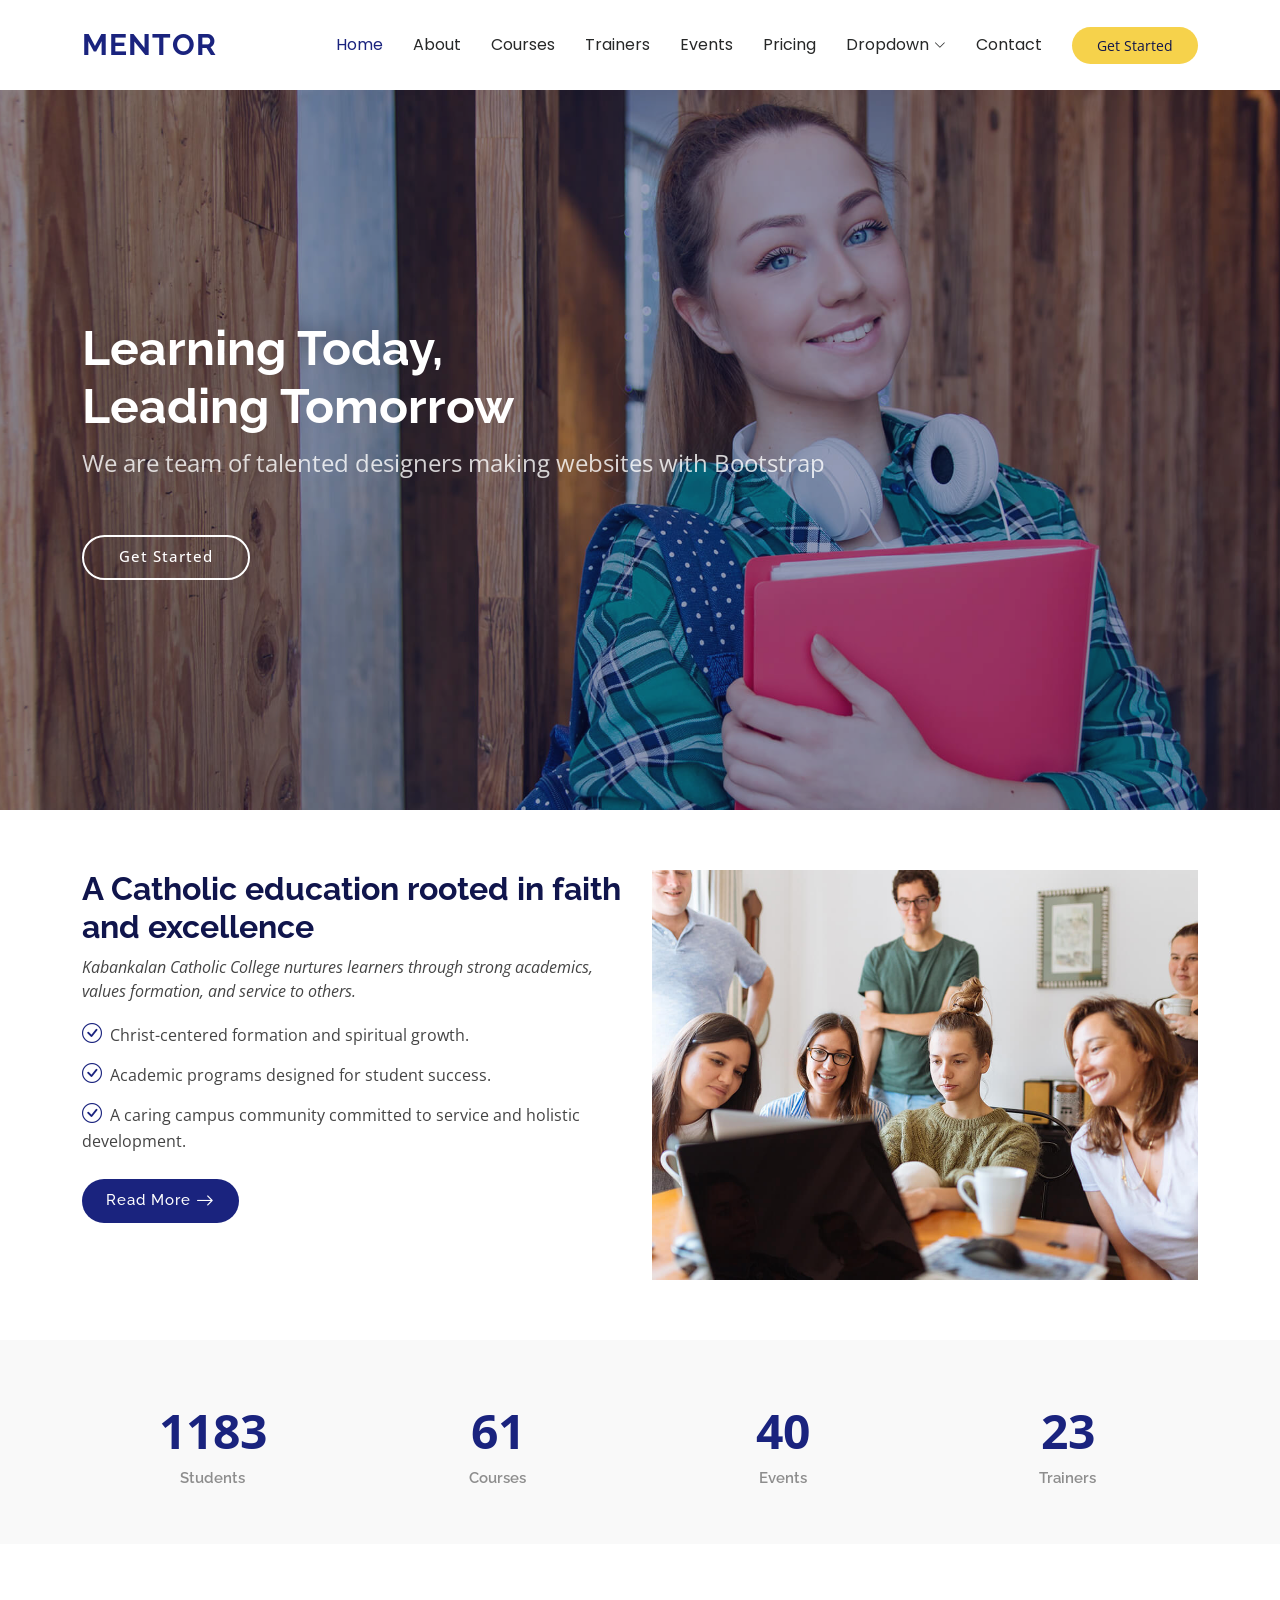
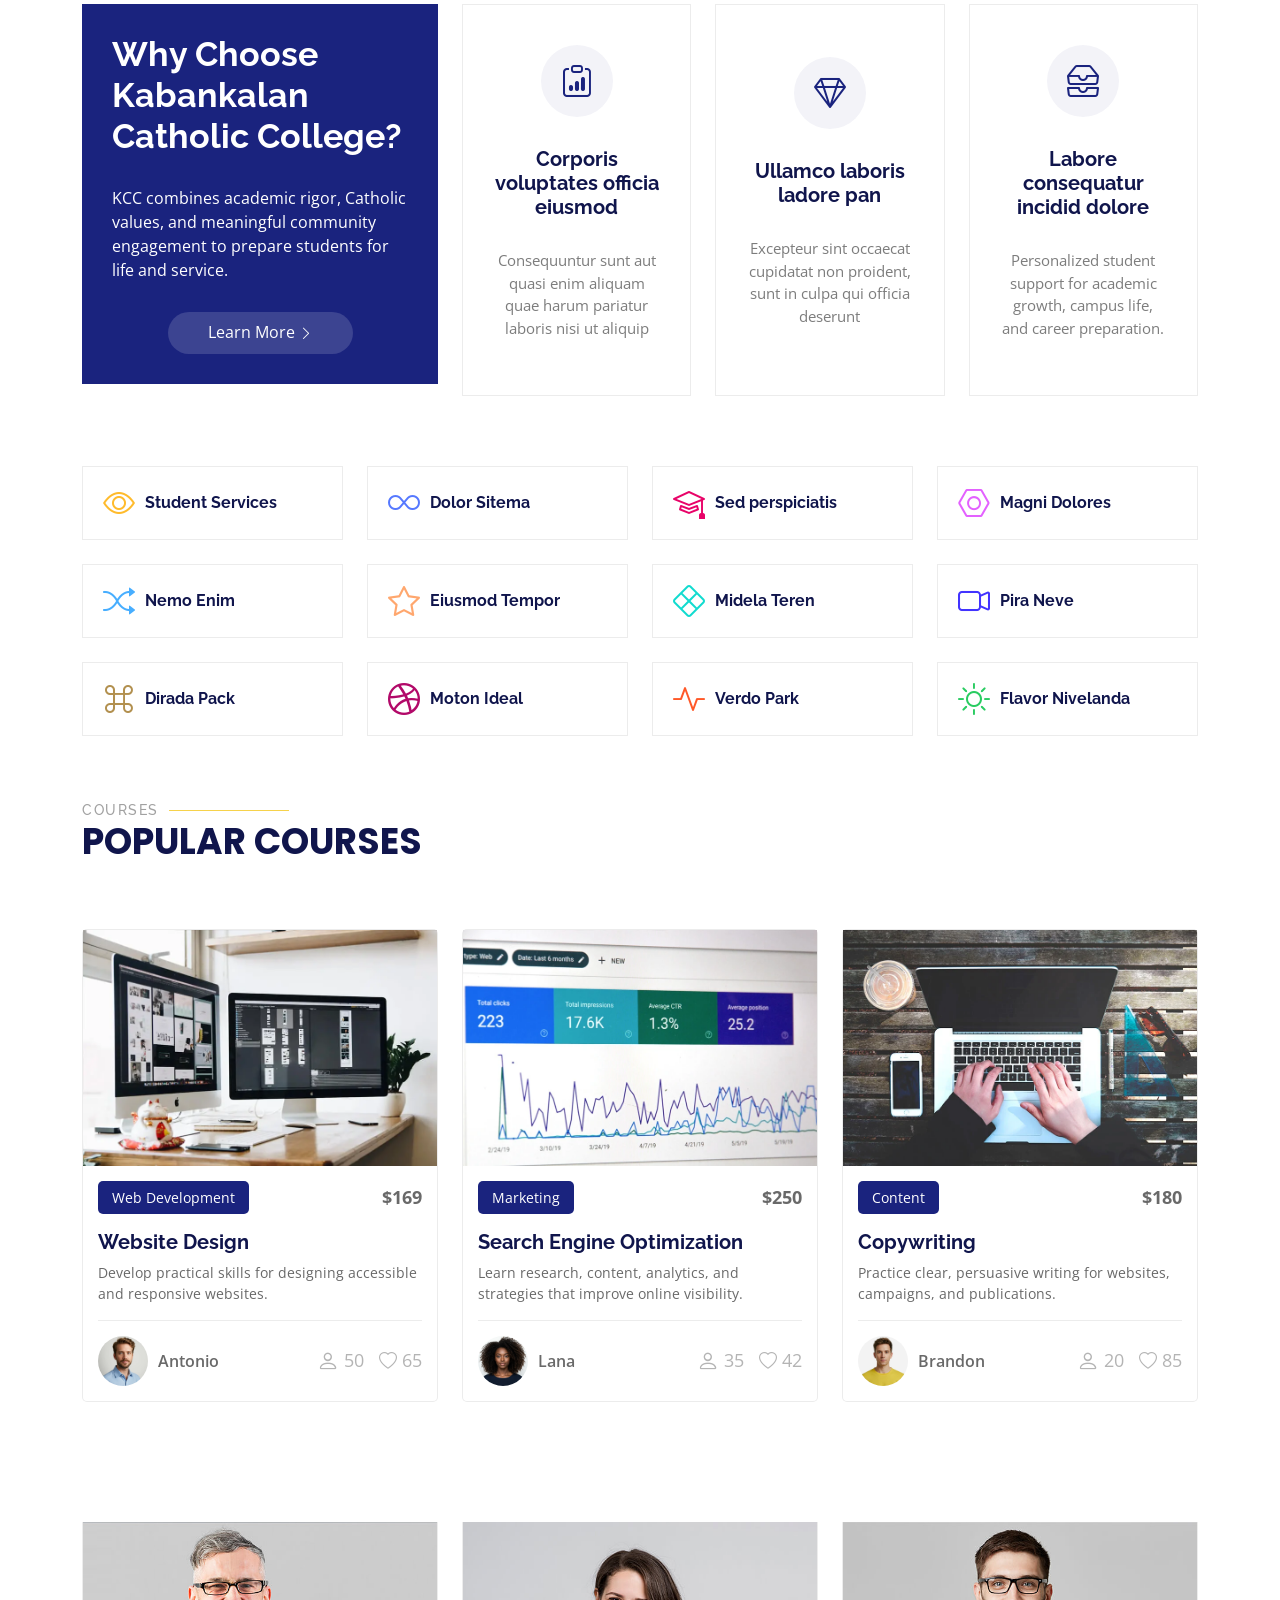
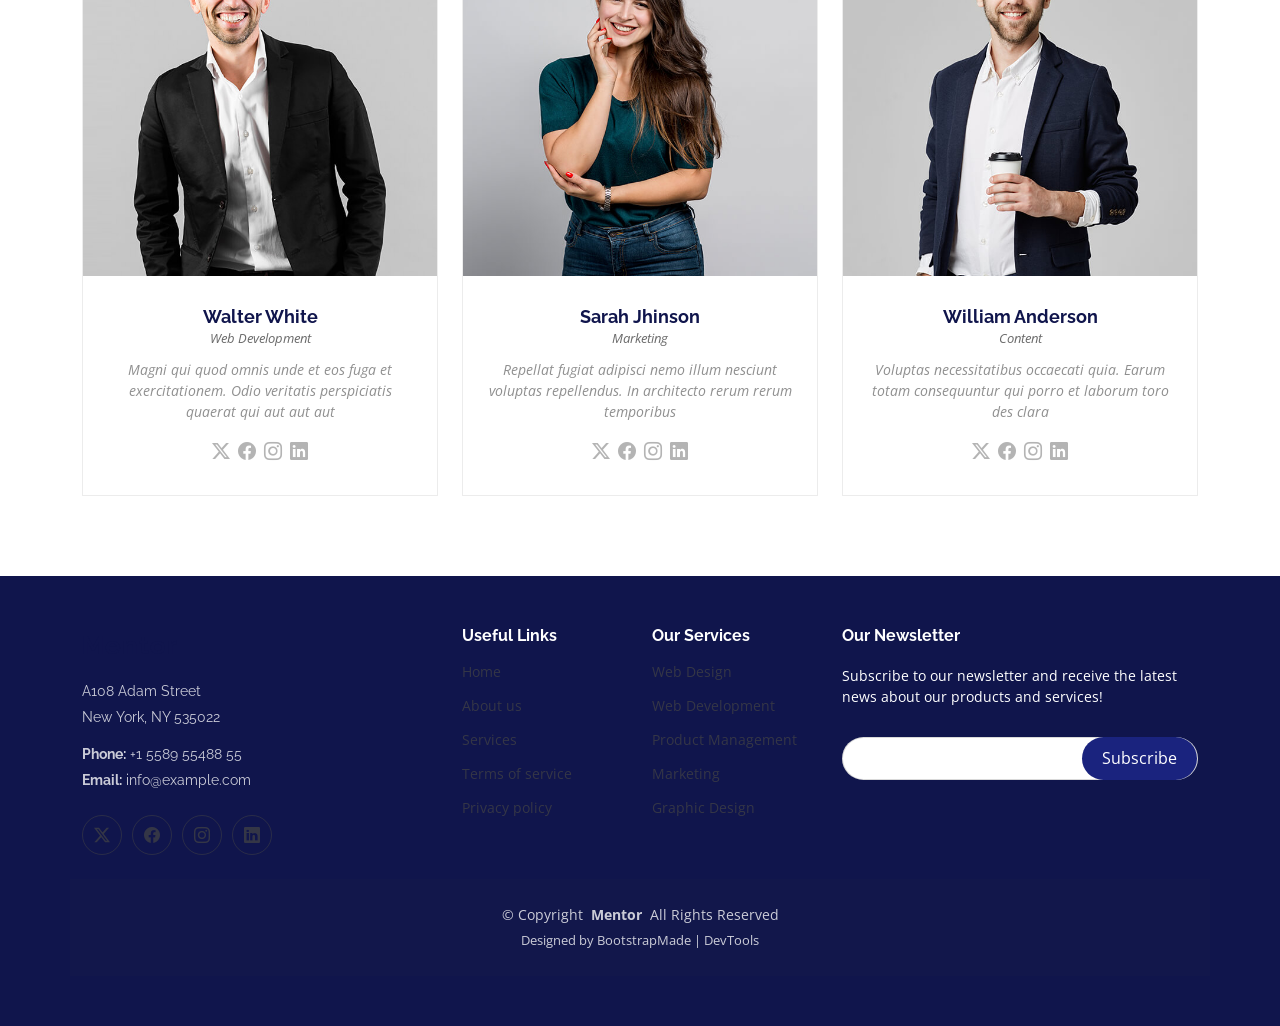
==== commit 55a75ec6: "changing language english" ====
--- a/index.html
+++ b/index.html
@@ -111,15 +111,14 @@
           </div>
 
           <div class="col-lg-6 order-2 order-lg-1 content" data-aos="fade-up" data-aos-delay="200">
-            <h3>Voluptatem dignissimos provident quasi corporis</h3>
+            <h3>A Catholic education rooted in faith and excellence</h3>
             <p class="fst-italic">
-              Lorem ipsum dolor sit amet, consectetur adipiscing elit, sed do eiusmod tempor incididunt ut labore et dolore
-              magna aliqua.
+              Kabankalan Catholic College nurtures learners through strong academics, values formation, and service to others.
             </p>
             <ul>
-              <li><i class="bi bi-check-circle"></i> <span>Ullamco laboris nisi ut aliquip ex ea commodo consequat.</span></li>
-              <li><i class="bi bi-check-circle"></i> <span>Duis aute irure dolor in reprehenderit in voluptate velit.</span></li>
-              <li><i class="bi bi-check-circle"></i> <span>Ullamco laboris nisi ut aliquip ex ea commodo consequat. Duis aute irure dolor in reprehenderit in voluptate trideta storacalaperda mastiro dolore eu fugiat nulla pariatur.</span></li>
+              <li><i class="bi bi-check-circle"></i> <span>Christ-centered formation and spiritual growth.</span></li>
+              <li><i class="bi bi-check-circle"></i> <span>Academic programs designed for student success.</span></li>
+              <li><i class="bi bi-check-circle"></i> <span>A caring campus community committed to service and holistic development.</span></li>
             </ul>
             <a href="#" class="read-more"><span>Read More</span><i class="bi bi-arrow-right"></i></a>
           </div>
@@ -180,10 +179,9 @@
 
           <div class="col-lg-4" data-aos="fade-up" data-aos-delay="100">
             <div class="why-box">
-              <h3>Why Choose Our Products?</h3>
+              <h3>Why Choose Kabankalan Catholic College?</h3>
               <p>
-                Lorem ipsum dolor sit amet, consectetur adipiscing elit, sed do eiusmod tempor incididunt ut labore et dolore magna aliqua. Duis aute irure dolor in reprehenderit
-                Asperiores dolores sed et. Tenetur quia eos. Autem tempore quibusdam vel necessitatibus optio ad corporis.
+                KCC combines academic rigor, Catholic values, and meaningful community engagement to prepare students for life and service.
               </p>
               <div class="text-center">
                 <a href="#" class="more-btn"><span>Learn More</span> <i class="bi bi-chevron-right"></i></a>
@@ -214,7 +212,7 @@
                 <div class="icon-box d-flex flex-column justify-content-center align-items-center">
                   <i class="bi bi-inboxes"></i>
                   <h4>Labore consequatur incidid dolore</h4>
-                  <p>Aut suscipit aut cum nemo deleniti aut omnis. Doloribus ut maiores omnis facere</p>
+                  <p>Personalized student support for academic growth, campus life, and career preparation.</p>
                 </div>
               </div><!-- End Icon Box -->
 
@@ -237,7 +235,7 @@
           <div class="col-lg-3 col-md-4" data-aos="fade-up" data-aos-delay="100">
             <div class="features-item">
               <i class="bi bi-eye" style="color: #ffbb2c;"></i>
-              <h3><a href="" class="stretched-link">Lorem Ipsum</a></h3>
+              <h3><a href="" class="stretched-link">Student Services</a></h3>
             </div>
           </div><!-- End Feature Item -->
 
@@ -347,7 +345,7 @@
                 </div>
 
                 <h3><a href="course-details.html">Website Design</a></h3>
-                <p class="description">Et architecto provident deleniti facere repellat nobis iste. Id facere quia quae dolores dolorem tempore.</p>
+                <p class="description">Develop practical skills for designing accessible and responsive websites.</p>
                 <div class="trainer d-flex justify-content-between align-items-center">
                   <div class="trainer-profile d-flex align-items-center">
                     <img src="assets/img/person/person-m-7.webp" class="img-fluid" alt="">
@@ -373,7 +371,7 @@
                 </div>
 
                 <h3><a href="course-details.html">Search Engine Optimization</a></h3>
-                <p class="description">Et architecto provident deleniti facere repellat nobis iste. Id facere quia quae dolores dolorem tempore.</p>
+                <p class="description">Learn research, content, analytics, and strategies that improve online visibility.</p>
                 <div class="trainer d-flex justify-content-between align-items-center">
                   <div class="trainer-profile d-flex align-items-center">
                     <img src="assets/img/person/person-f-14.webp" class="img-fluid" alt="">
@@ -399,7 +397,7 @@
                 </div>
 
                 <h3><a href="course-details.html">Copywriting</a></h3>
-                <p class="description">Et architecto provident deleniti facere repellat nobis iste. Id facere quia quae dolores dolorem tempore.</p>
+                <p class="description">Practice clear, persuasive writing for websites, campaigns, and publications.</p>
                 <div class="trainer d-flex justify-content-between align-items-center">
                   <div class="trainer-profile d-flex align-items-center">
                     <img src="assets/img/person/person-m-12.webp" class="img-fluid" alt="">
--- a/assets/css/main.css
+++ b/assets/css/main.css
@@ -21,8 +21,10 @@
 :root { 
   --background-color: #ffffff; /* Background color for the entire website, including individual sections */
   --default-color: #444444; /* Default color used for the majority of the text content across the entire website */
-  --heading-color: #37423b; /* Color for headings, subheadings and title throughout the website */
-  --accent-color: #5fcf80; /* Accent color that represents your brand on the website. It's used for buttons, links, and other elements that need to stand out */
+  --heading-color: #10154c; /* KCC deep navy headings */
+  --accent-color: #1a237e; /* KCC royal blue */
+  --kcc-gold: #f6d24b;
+  --kcc-gold-dark: #9a7209;
   --surface-color: #ffffff; /* The surface color is used as a background of boxed elements within sections, such as cards, icon boxes, or other elements that require a visual separation from the global background. */
   --contrast-color: #ffffff; /* Contrast color for text, ensuring readability against backgrounds of accent, heading, or default colors. */
 }
@@ -30,11 +32,11 @@
 /* Nav Menu Colors - The following color variables are used specifically for the navigation menu. They are separate from the global colors to allow for more customization options */
 :root {
   --nav-color: #272828;  /* The default color of the main navmenu links */
-  --nav-hover-color: #5fcf80; /* Applied to main navmenu links when they are hovered over or active */
+  --nav-hover-color: #1a237e; /* Applied to main navmenu links when they are hovered over or active */
   --nav-mobile-background-color: #ffffff; /* Used as the background color for mobile navigation menu */
   --nav-dropdown-background-color: #ffffff; /* Used as the background color for dropdown items that appear when hovering over primary navigation items */
   --nav-dropdown-color: #272828; /* Used for navigation links of the dropdown items in the navigation menu. */
-  --nav-dropdown-hover-color: #5fcf80; /* Similar to --nav-hover-color, this color is applied to dropdown navigation links when they are hovered over. */
+  --nav-dropdown-hover-color: #9a7209; /* Similar to --nav-hover-color, this color is applied to dropdown navigation links when they are hovered over. */
 }
 
 /* Color Presets - These classes override global colors when applied to any section or element, providing reuse of the sam color scheme. */
@@ -45,10 +47,10 @@
 }
 
 .dark-background {
-  --background-color: #060606;
+  --background-color: #10154c;
   --default-color: #ffffff;
   --heading-color: #ffffff;
-  --surface-color: #252525;
+  --surface-color: #151c65;
   --contrast-color: #ffffff;
 }
 
@@ -249,8 +251,8 @@
 
 .header .btn-getstarted,
 .header .btn-getstarted:focus {
-  color: var(--contrast-color);
-  background: var(--accent-color);
+  color: #10154c;
+  background: var(--kcc-gold);
   font-size: 14px;
   padding: 8px 25px;
   margin: 0 0 0 30px;
@@ -260,8 +262,8 @@
 
 .header .btn-getstarted:hover,
 .header .btn-getstarted:focus:hover {
-  color: var(--contrast-color);
-  background: color-mix(in srgb, var(--accent-color), transparent 15%);
+  color: #10154c;
+  background: color-mix(in srgb, var(--kcc-gold), white 15%);
 }
 
 @media (max-width: 1200px) {
@@ -524,11 +526,36 @@
 # Global Footer
 --------------------------------------------------------------*/
 .footer {
-  color: var(--default-color);
-  background-color: var(--background-color);
+  color: #ffffff;
+  background-color: #10154c;
   font-size: 14px;
   padding-bottom: 50px;
   position: relative;
+}
+
+.footer .footer-about .logo span,
+.footer h4 {
+  color: #ffffff;
+}
+
+.footer .footer-links ul a,
+.footer .footer-about p,
+.footer .footer-contact p,
+.footer .copyright,
+.footer .credits,
+.footer .credits a {
+  color: rgba(255, 255, 255, 0.78);
+}
+
+.footer .footer-links ul a:hover,
+.footer .credits a:hover,
+.footer .social-links a:hover {
+  color: var(--kcc-gold);
+}
+
+.footer .social-links a {
+  border-color: rgba(255, 255, 255, 0.35);
+  color: #ffffff;
 }
 
 .footer .footer-top {
@@ -855,7 +882,7 @@
   width: 120px;
   height: 1px;
   display: inline-block;
-  background: var(--accent-color);
+  background: var(--kcc-gold);
   margin: 4px 10px;
 }
 
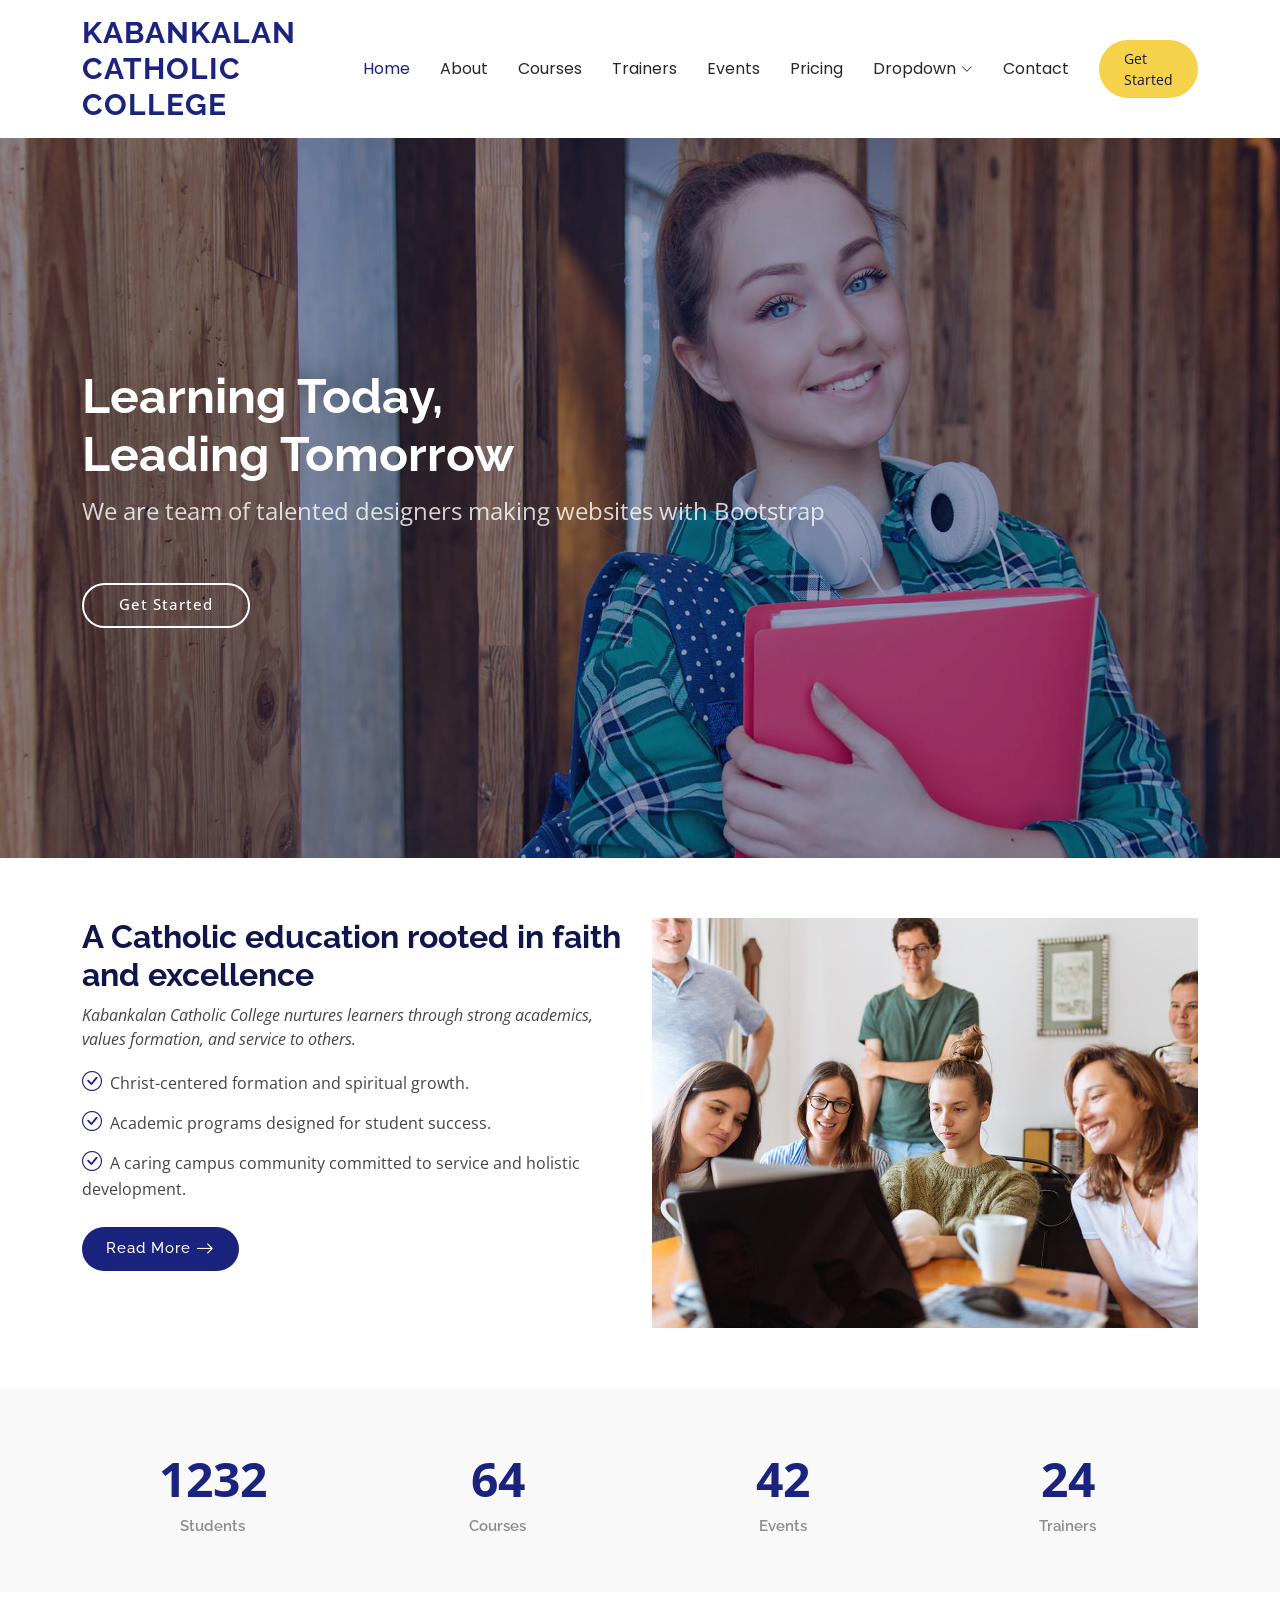
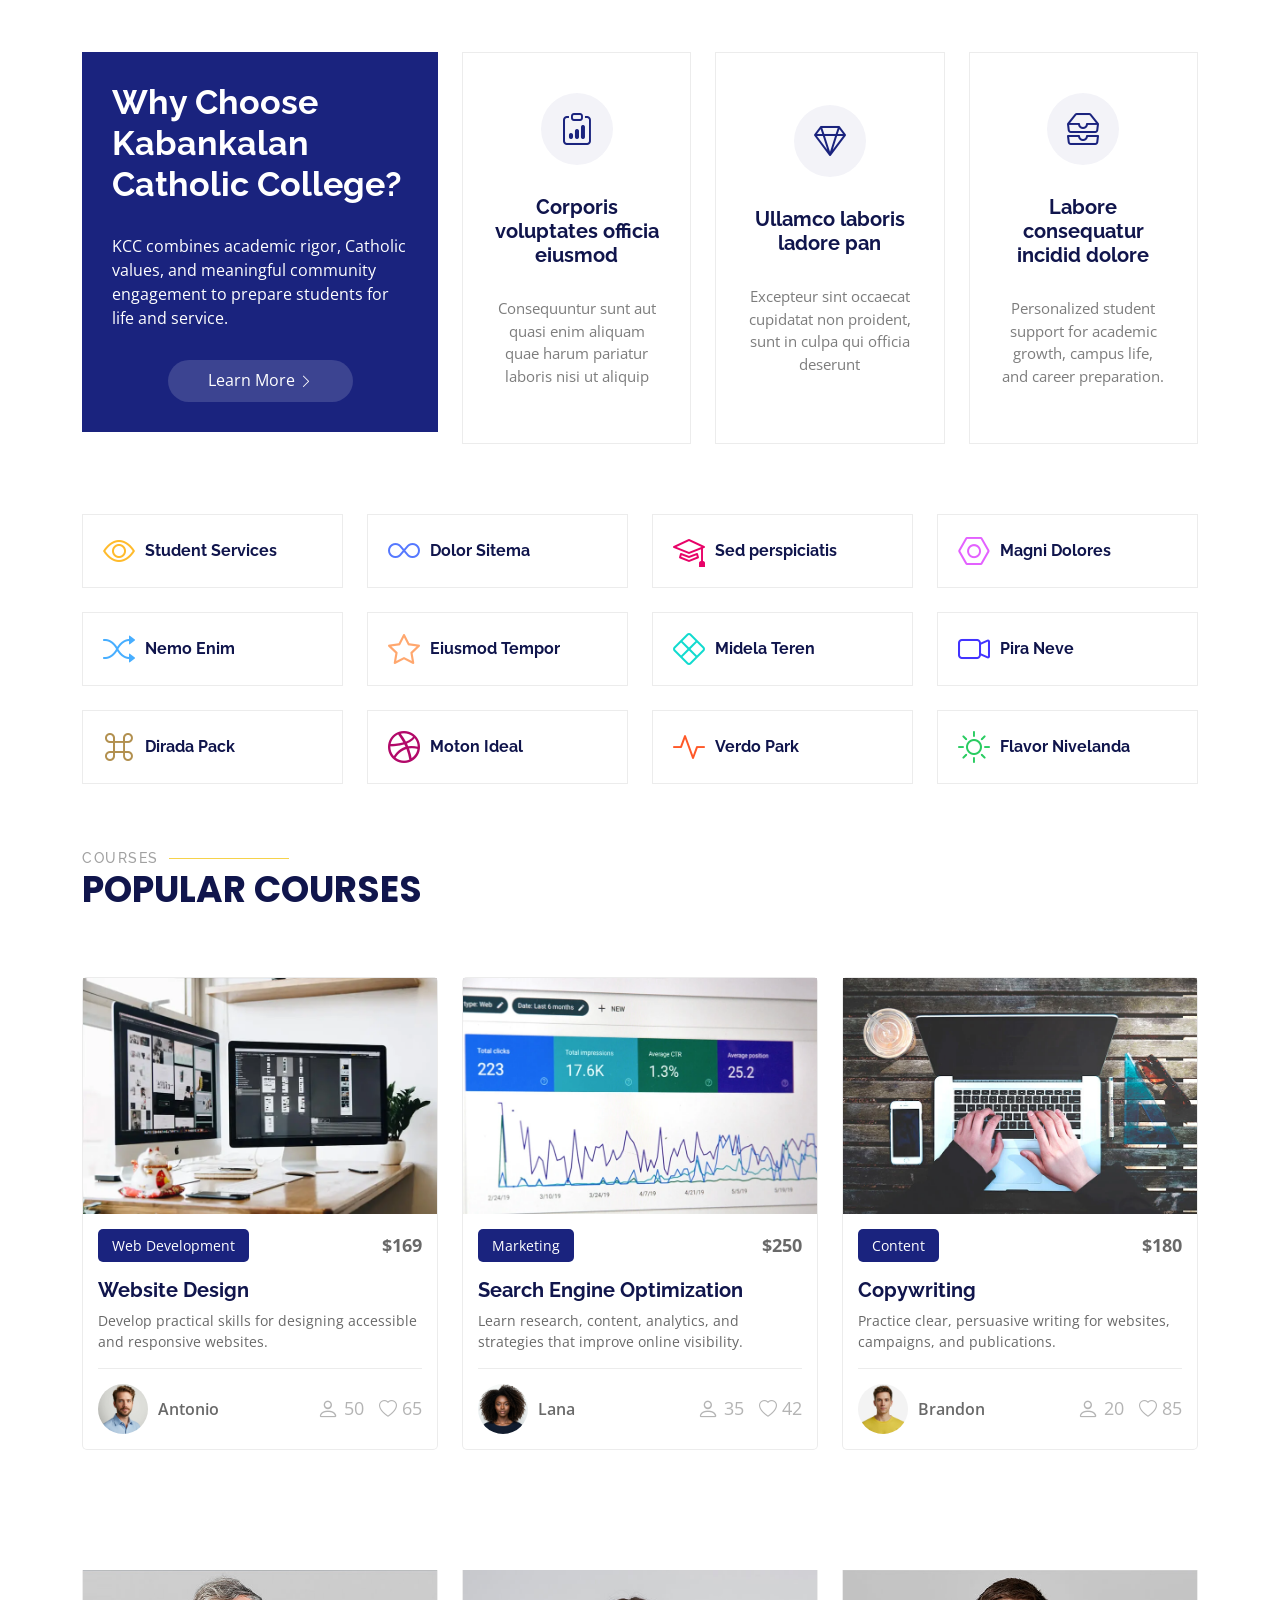
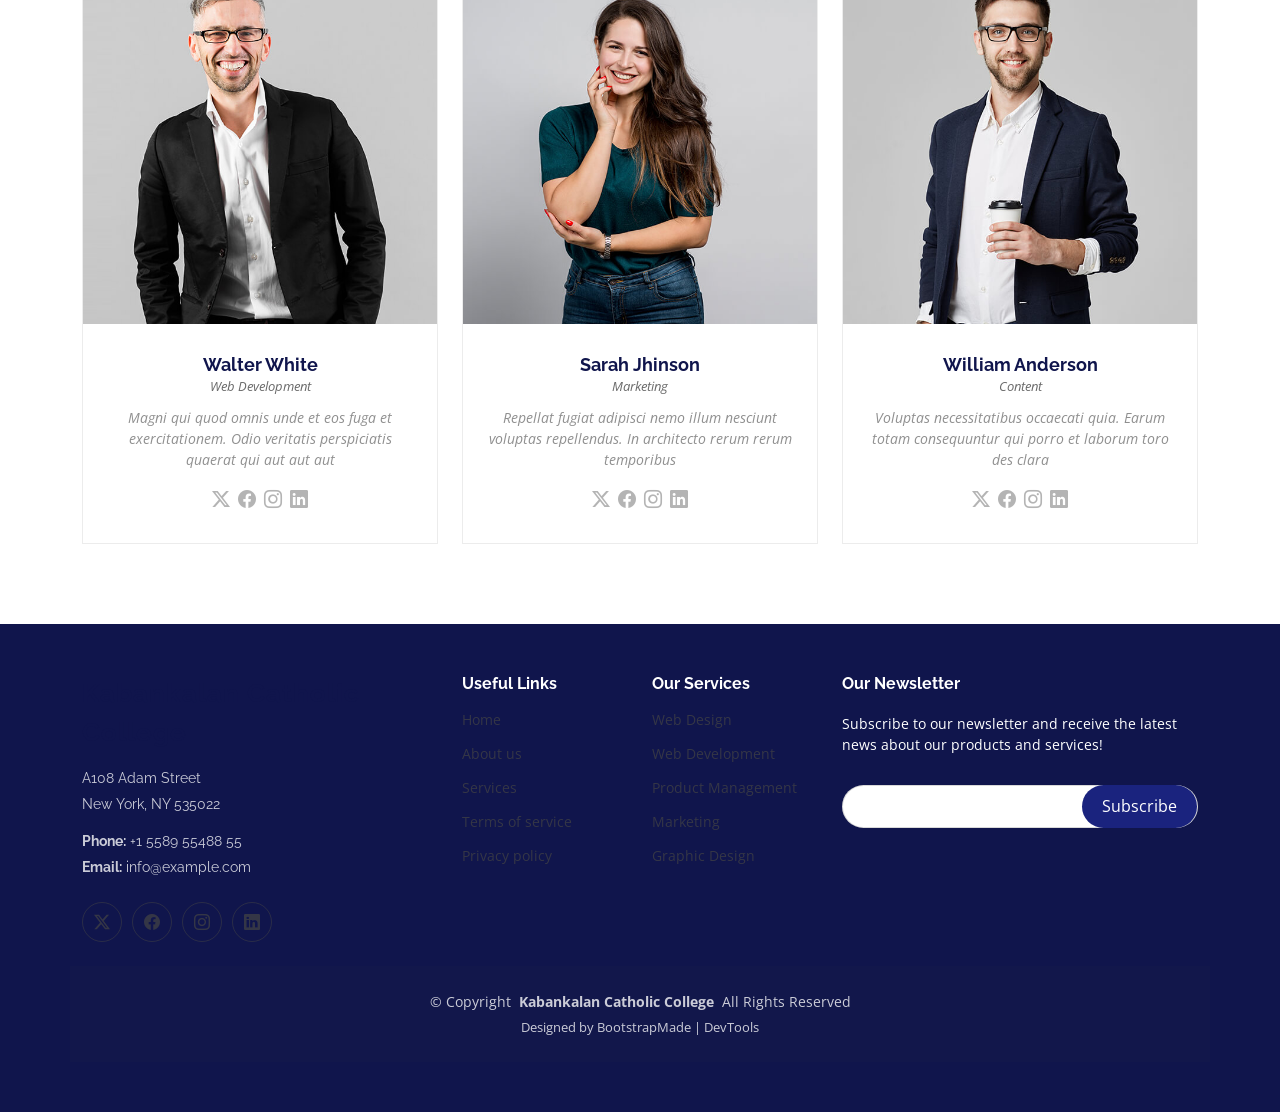
==== commit 9aee9a7e: "changing header mentor to kabankalan catholic collage" ====
--- a/index.html
+++ b/index.html
@@ -4,7 +4,7 @@
 <head>
   <meta charset="utf-8">
   <meta content="width=device-width, initial-scale=1.0" name="viewport">
-  <title>Index - Mentor Bootstrap Template</title>
+  <title>Kabankalan Catholic College</title>
   <meta name="description" content="">
   <meta name="keywords" content="">
 
@@ -28,8 +28,7 @@
   <link href="assets/css/main.css" rel="stylesheet">
 
   <!-- =======================================================
-  * Template Name: Mentor
-  * Template URL: https://bootstrapmade.com/mentor-free-education-bootstrap-theme/
+  * Template adapted for Kabankalan Catholic College
   * Updated: Jul 07 2025 with Bootstrap v5.3.7
   * Author: BootstrapMade.com
   * License: https://bootstrapmade.com/license/
@@ -44,7 +43,7 @@
       <a href="index.html" class="logo d-flex align-items-center me-auto">
         <!-- Uncomment the line below if you also wish to use an image logo -->
         <!-- <img src="assets/img/logo.webp" alt=""> -->
-        <h1 class="sitename">Mentor</h1>
+        <h1 class="sitename">Kabankalan Catholic College</h1>
       </a>
 
       <nav id="navmenu" class="navmenu">
@@ -497,7 +496,7 @@
       <div class="row gy-4">
         <div class="col-lg-4 col-md-6 footer-about">
           <a href="index.html" class="logo d-flex align-items-center">
-            <span class="sitename">Mentor</span>
+            <span class="sitename">Kabankalan Catholic College</span>
           </a>
           <div class="footer-contact pt-3">
             <p>A108 Adam Street</p>
@@ -550,7 +549,7 @@
     </div>
 
     <div class="container copyright text-center mt-4">
-      <p>© <span>Copyright</span> <strong class="px-1 sitename">Mentor</strong> <span>All Rights Reserved</span></p>
+      <p>© <span>Copyright</span> <strong class="px-1 sitename">Kabankalan Catholic College</strong> <span>All Rights Reserved</span></p>
       <div class="credits">
         <!-- All the links in the footer should remain intact. -->
         <!-- You can delete the links only if you've purchased the pro version. -->
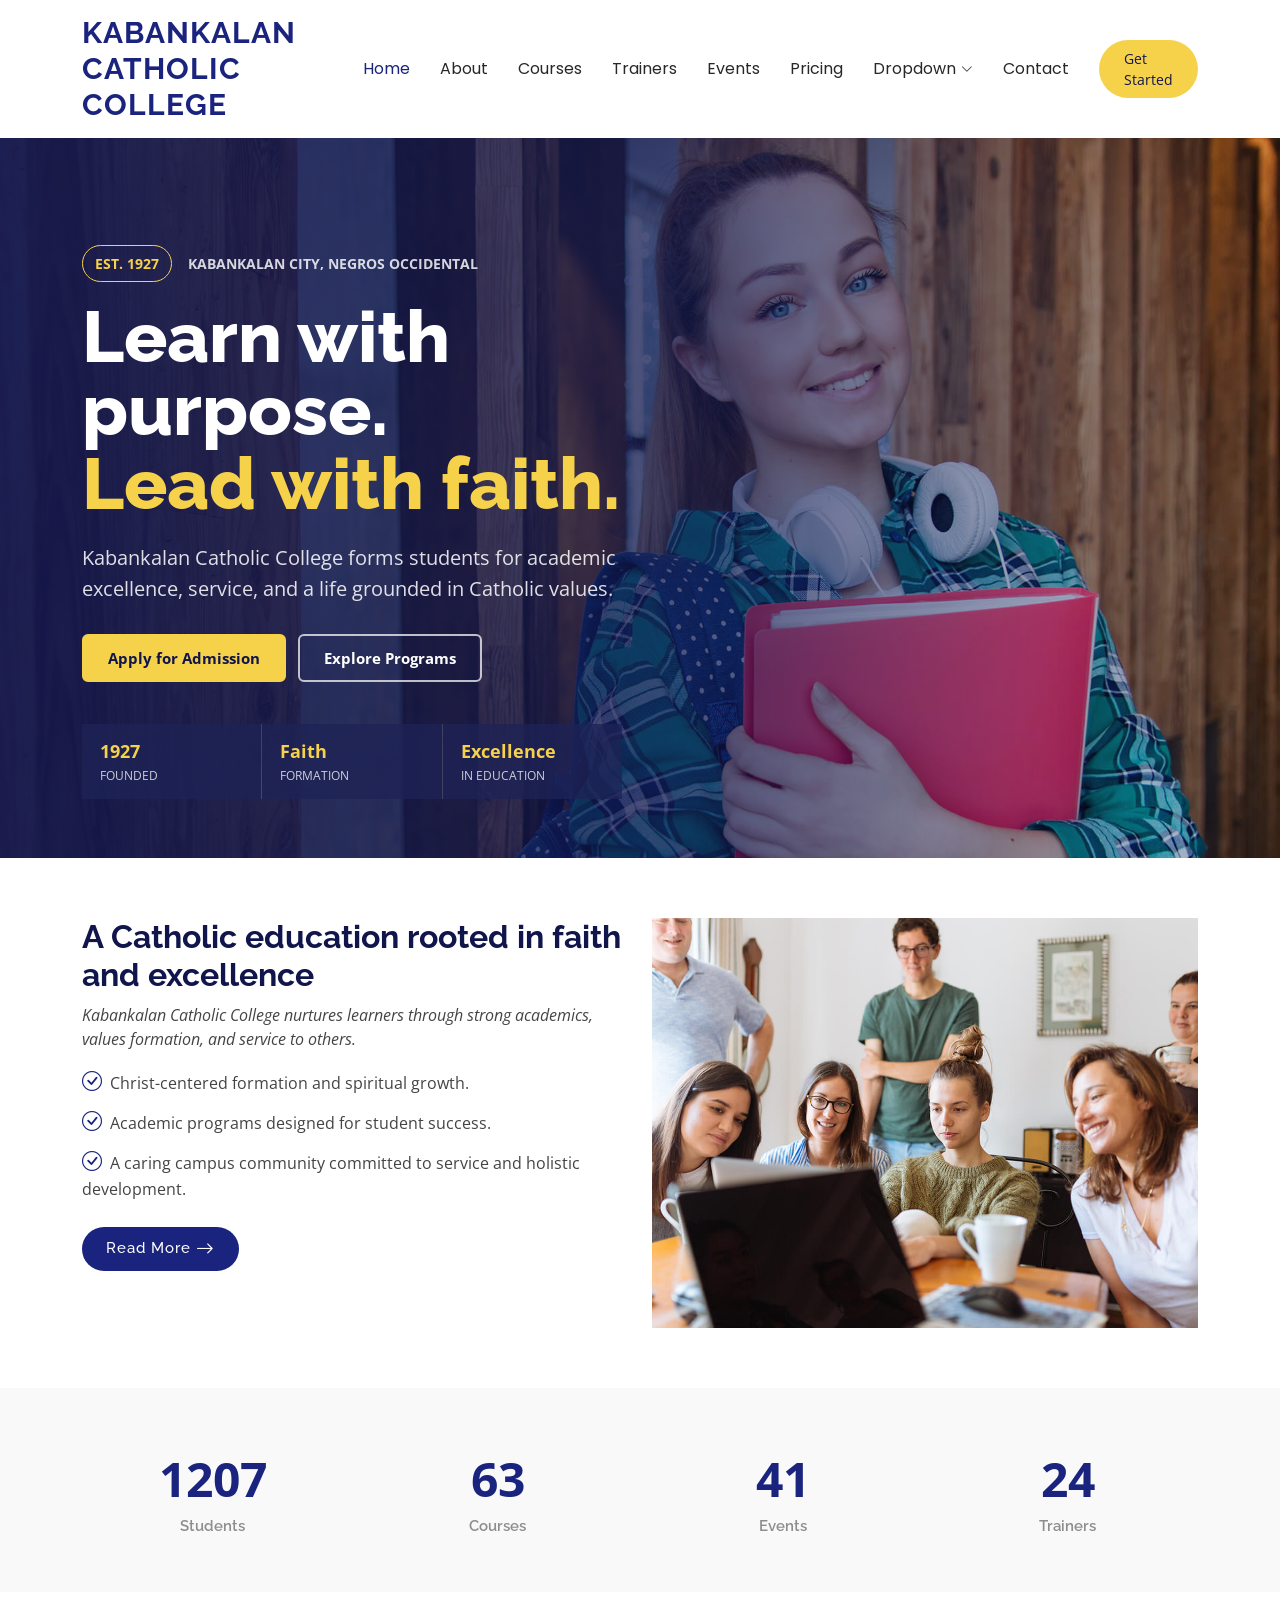
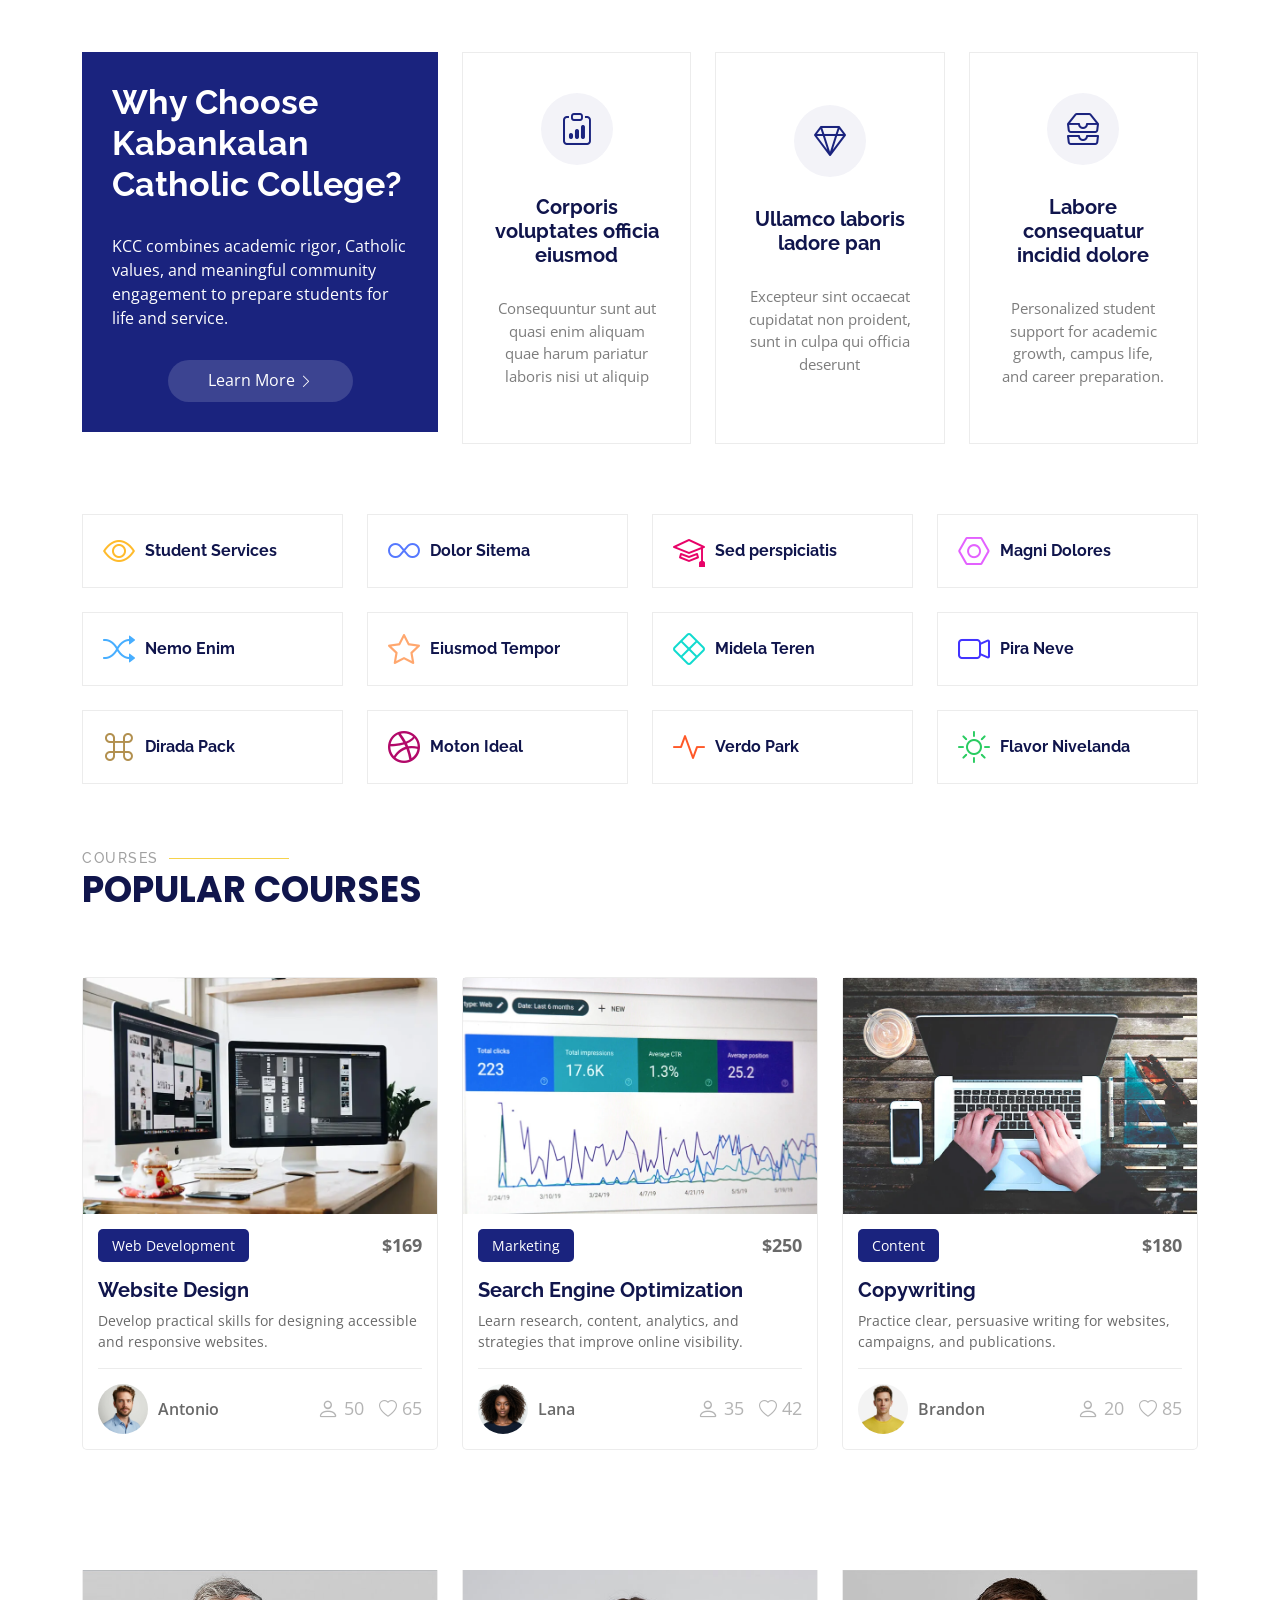
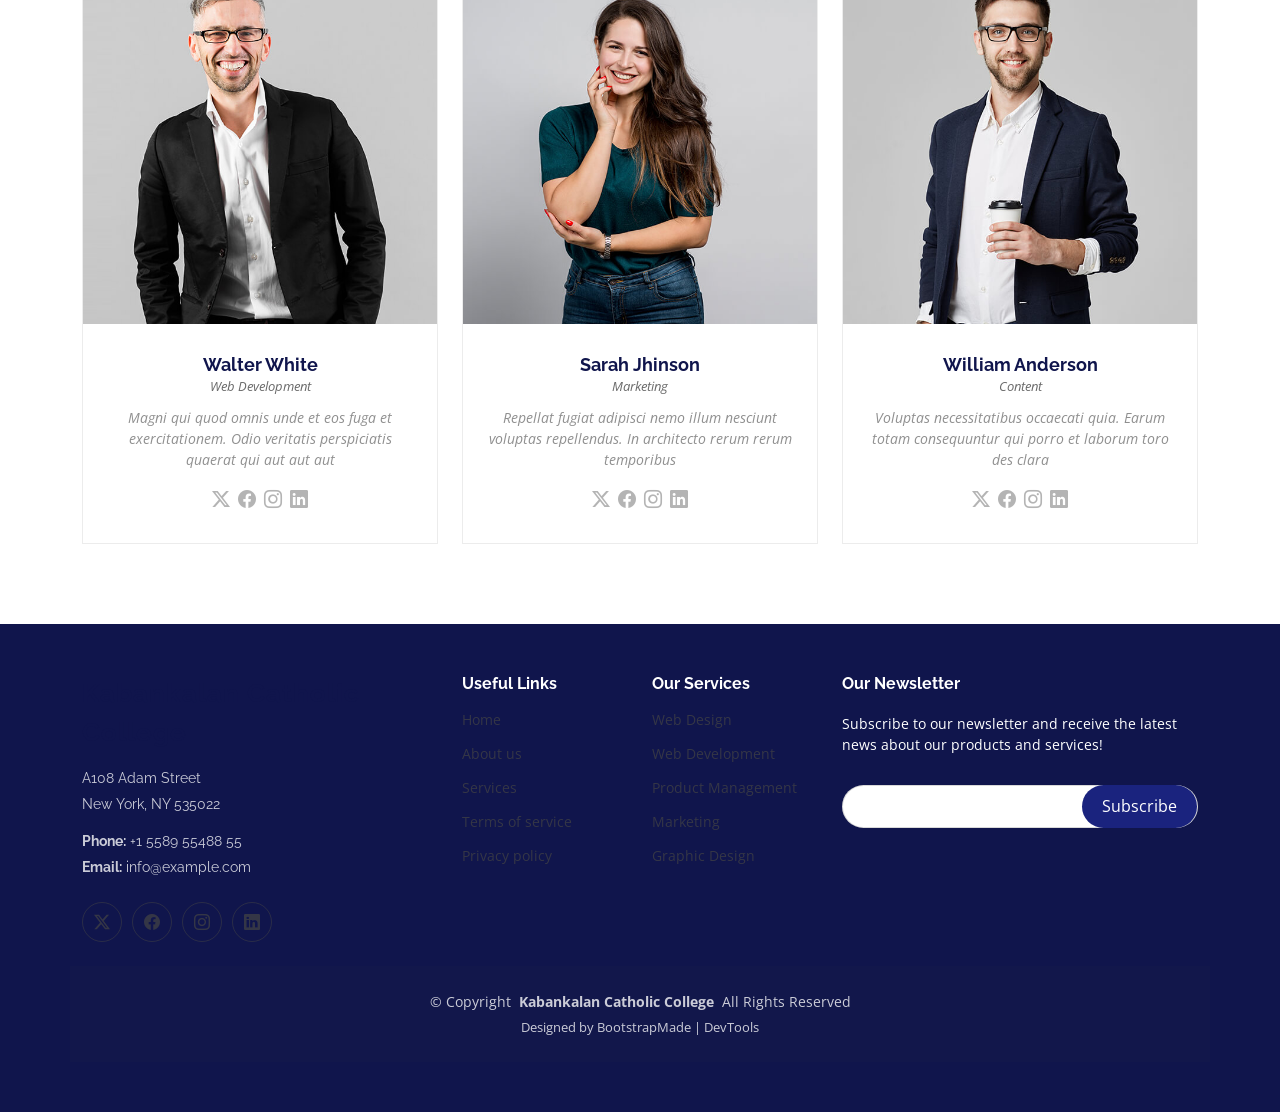
==== commit 875b19f9: "improving homepage" ====
--- a/index.html
+++ b/index.html
@@ -89,10 +89,20 @@
       <img src="assets/img/hero-bg.jpg" alt="" data-aos="fade-in">
 
       <div class="container">
-        <h2 data-aos="fade-up" data-aos-delay="100">Learning Today,<br>Leading Tomorrow</h2>
-        <p data-aos="fade-up" data-aos-delay="200">We are team of talented designers making websites with Bootstrap</p>
-        <div class="d-flex mt-4" data-aos="fade-up" data-aos-delay="300">
-          <a href="courses.html" class="btn-get-started">Get Started</a>
+        <div class="hero-content" data-aos="fade-up" data-aos-delay="100">
+          <p class="hero-eyebrow"><span>Est. 1927</span> Kabankalan City, Negros Occidental</p>
+          <h2>Learn with purpose.<br><span>Lead with faith.</span></h2>
+          <p class="hero-description">Kabankalan Catholic College forms students for academic excellence, service, and a life grounded in Catholic values.</p>
+          <div class="hero-actions">
+            <a href="https://kcc.wela.ph" class="btn-get-started btn-primary-action">Apply for Admission</a>
+            <a href="courses.html" class="btn-get-started btn-secondary-action">Explore Programs</a>
+          </div>
+        </div>
+
+        <div class="hero-facts" data-aos="fade-up" data-aos-delay="300">
+          <div><strong>1927</strong><span>Founded</span></div>
+          <div><strong>Faith</strong><span>Formation</span></div>
+          <div><strong>Excellence</strong><span>In Education</span></div>
         </div>
       </div>
 
--- a/assets/css/main.css
+++ b/assets/css/main.css
@@ -902,11 +902,10 @@
   width: 100%;
   min-height: 80vh;
   position: relative;
-  padding: 80px 0;
+  padding: 96px 0 48px;
   display: flex;
   align-items: center;
-  justify-content: center;
-  color: var(--default-color);
+  color: var(--contrast-color);
 }
 
 .hero img {
@@ -921,7 +920,7 @@
 
 .hero:before {
   content: "";
-  background: color-mix(in srgb, var(--background-color), transparent 60%);
+  background: linear-gradient(90deg, rgba(16, 21, 76, 0.94) 0%, rgba(16, 21, 76, 0.72) 52%, rgba(16, 21, 76, 0.12) 100%);
   position: absolute;
   inset: 0;
   z-index: 2;
@@ -932,43 +931,166 @@
   z-index: 3;
 }
 
+.hero-content {
+  max-width: 700px;
+}
+
+.hero .hero-eyebrow {
+  margin: 0 0 18px;
+  font-size: 14px;
+  font-weight: 700;
+  text-transform: uppercase;
+  color: rgba(255, 255, 255, 0.82);
+}
+
+.hero .hero-eyebrow span {
+  display: inline-block;
+  margin-right: 12px;
+  padding: 7px 12px;
+  border: 1px solid var(--kcc-gold);
+  border-radius: 999px;
+  color: var(--kcc-gold);
+}
+
 .hero h2 {
   margin: 0;
-  font-size: 48px;
+  max-width: 680px;
+  font-size: clamp(44px, 6vw, 72px);
+  line-height: 1.02;
+  font-weight: 800;
+  color: #ffffff;
+}
+
+.hero h2 span {
+  color: var(--kcc-gold);
+}
+
+.hero .hero-description {
+  max-width: 610px;
+  margin: 22px 0 0;
+  color: rgba(255, 255, 255, 0.86);
+  font-size: 20px;
+  line-height: 1.55;
+}
+
+.hero-actions {
+  display: flex;
+  flex-wrap: wrap;
+  gap: 12px;
+  margin-top: 30px;
+}
+
+.hero .btn-get-started {
   font-weight: 700;
-}
-
-.hero p {
-  color: color-mix(in srgb, var(--default-color), transparent 20%);
-  margin: 10px 0 0 0;
-  font-size: 24px;
-}
-
-.hero .btn-get-started {
-  font-weight: 500;
   font-size: 15px;
-  letter-spacing: 1px;
-  display: inline-block;
-  padding: 8px 35px 10px 35px;
-  border-radius: 50px;
-  transition: 0.4s;
-  margin-top: 30px;
-  border: 2px solid var(--default-color);
-  color: var(--default-color);
-}
-
-.hero .btn-get-started:hover {
-  background: var(--accent-color);
-  border: 2px solid var(--accent-color);
+  display: inline-flex;
+  align-items: center;
+  justify-content: center;
+  min-height: 48px;
+  padding: 10px 24px;
+  border-radius: 6px;
+  transition: 0.25s;
+  border: 2px solid transparent;
+}
+
+.hero .btn-primary-action {
+  background: var(--kcc-gold);
+  color: #10154c;
+  border-color: var(--kcc-gold);
+}
+
+.hero .btn-primary-action:hover {
+  background: #ffffff;
+  border-color: #ffffff;
+  color: #10154c;
+}
+
+.hero .btn-secondary-action {
+  background: transparent;
+  color: #ffffff;
+  border-color: rgba(255, 255, 255, 0.72);
+}
+
+.hero .btn-secondary-action:hover {
+  background: #ffffff;
+  border-color: #ffffff;
+  color: #10154c;
+}
+
+.hero-facts {
+  display: grid;
+  grid-template-columns: repeat(3, minmax(120px, 180px));
+  gap: 1px;
+  max-width: 540px;
+  margin-top: 42px;
+  background: rgba(255, 255, 255, 0.16);
+}
+
+.hero-facts div {
+  display: flex;
+  flex-direction: column;
+  padding: 14px 18px;
+  background: rgba(16, 21, 76, 0.72);
+}
+
+.hero-facts strong {
+  color: var(--kcc-gold);
+  font-size: 18px;
+}
+
+.hero-facts span {
+  margin-top: 2px;
+  color: rgba(255, 255, 255, 0.78);
+  font-size: 12px;
+  text-transform: uppercase;
 }
 
 @media (max-width: 768px) {
+  .hero {
+    min-height: 720px;
+    padding: 72px 0 36px;
+  }
+
+  .hero:before {
+    background: rgba(16, 21, 76, 0.82);
+  }
+
   .hero h2 {
-    font-size: 32px;
-  }
-
-  .hero p {
-    font-size: 18px;
+    font-size: 42px;
+  }
+
+  .hero .hero-description {
+    font-size: 17px;
+  }
+
+  .hero-facts {
+    grid-template-columns: repeat(3, 1fr);
+  }
+
+  .hero-facts div {
+    padding: 12px 10px;
+  }
+}
+
+@media (max-width: 480px) {
+  .hero {
+    min-height: 680px;
+  }
+
+  .hero h2 {
+    font-size: 36px;
+  }
+
+  .hero-actions {
+    flex-direction: column;
+  }
+
+  .hero .btn-get-started {
+    width: 100%;
+  }
+
+  .hero-facts {
+    grid-template-columns: 1fr;
   }
 }
 
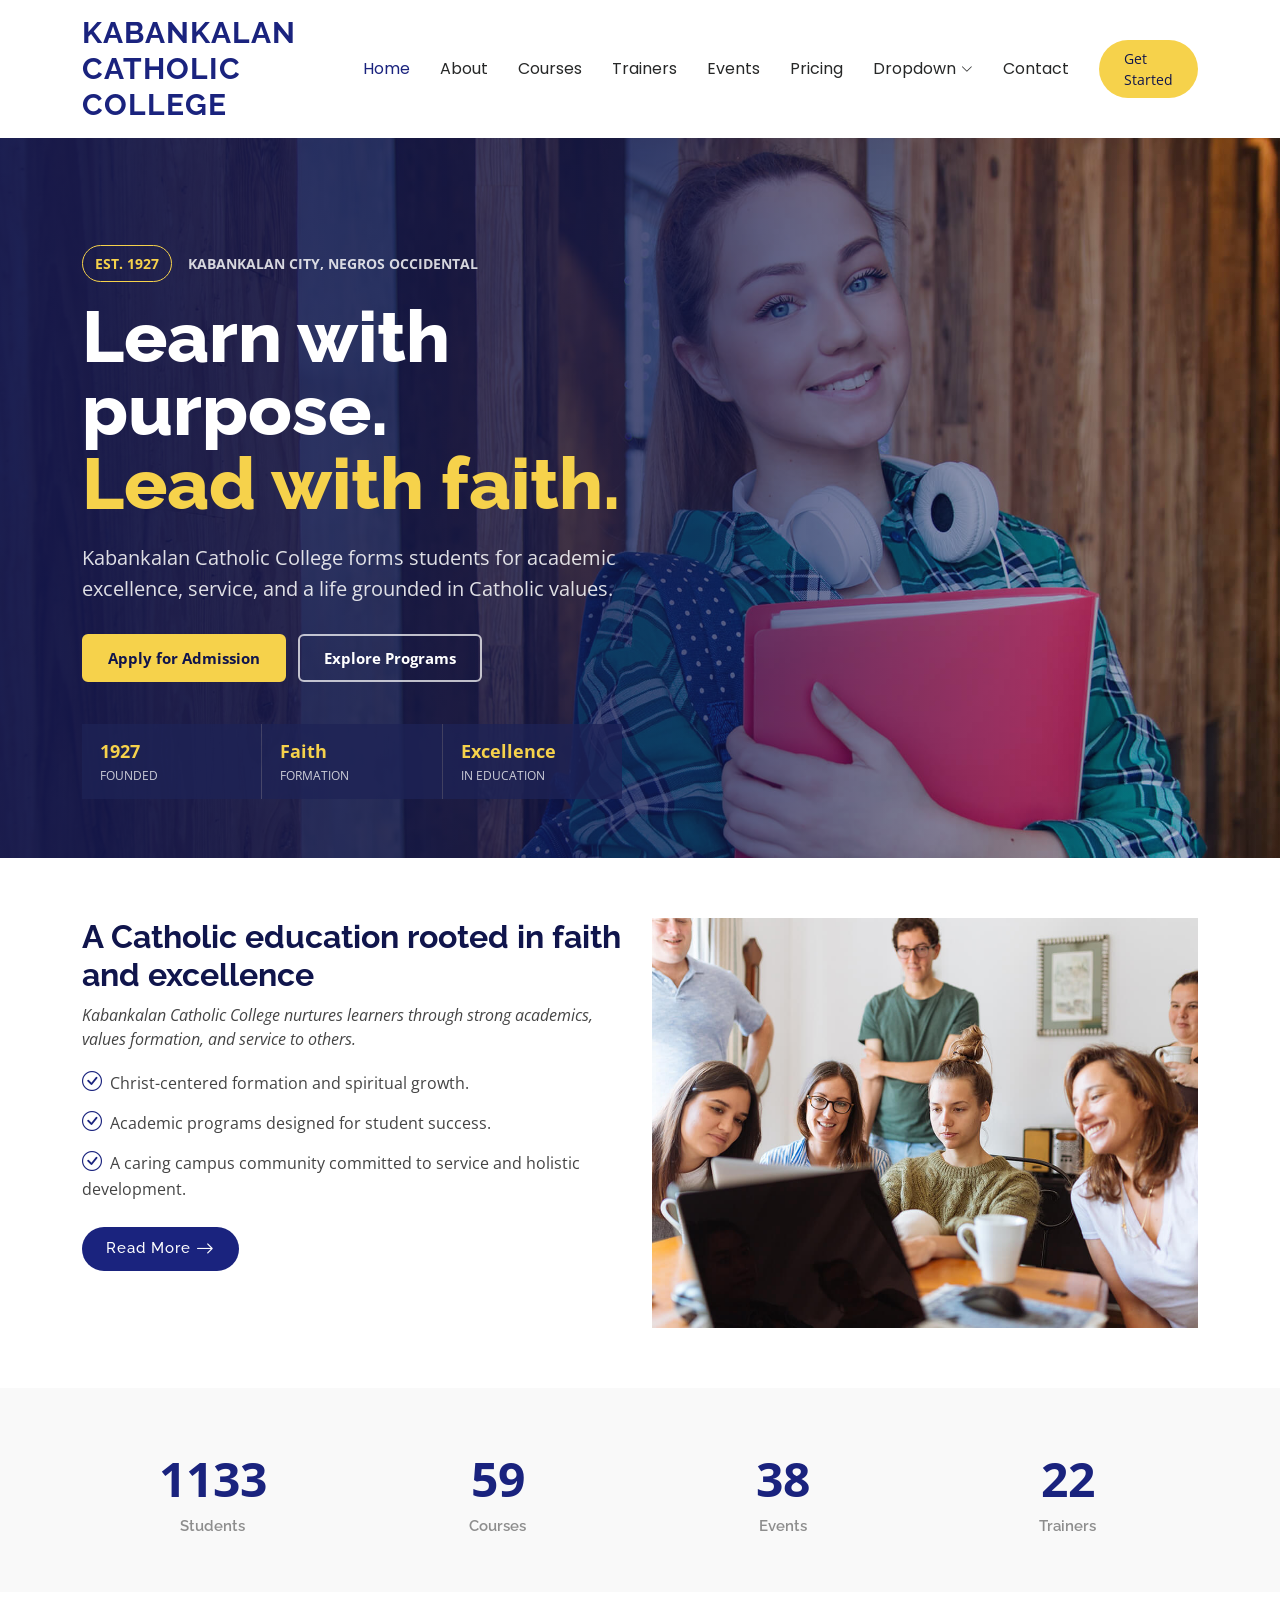
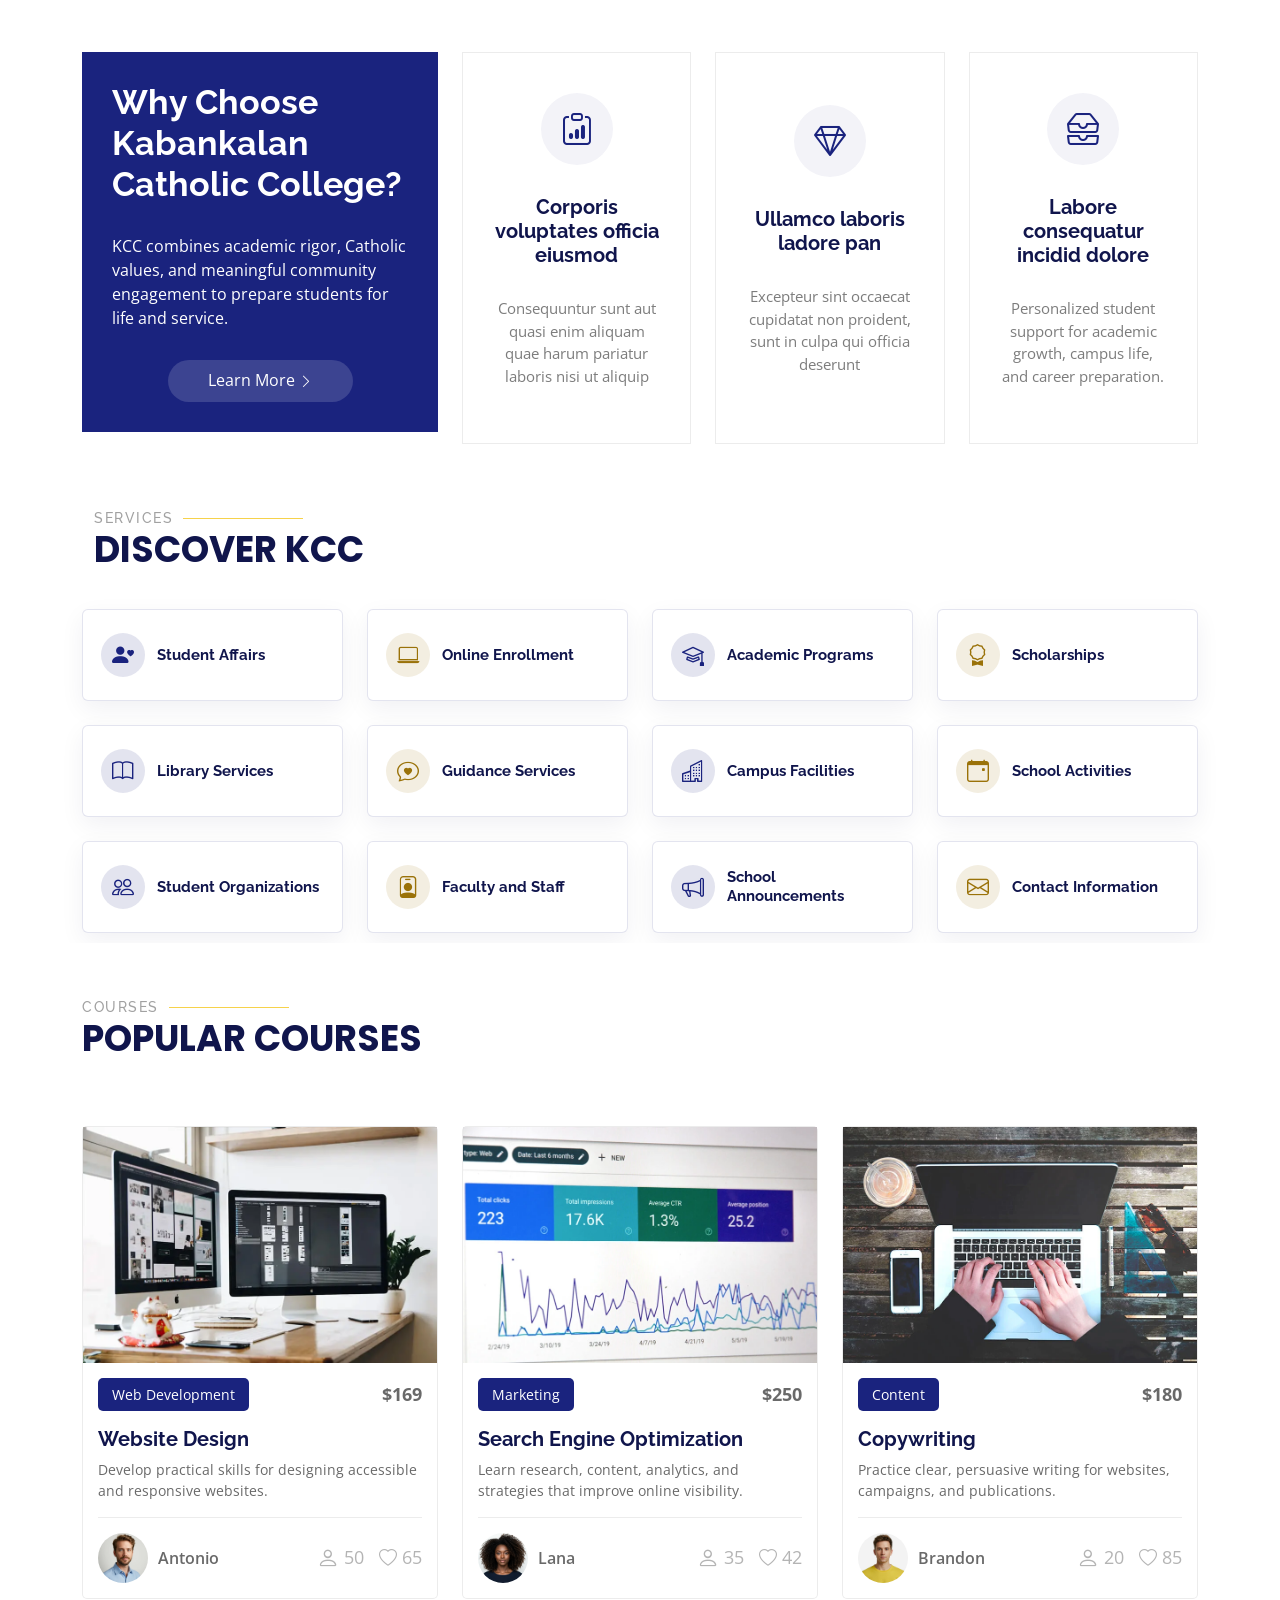
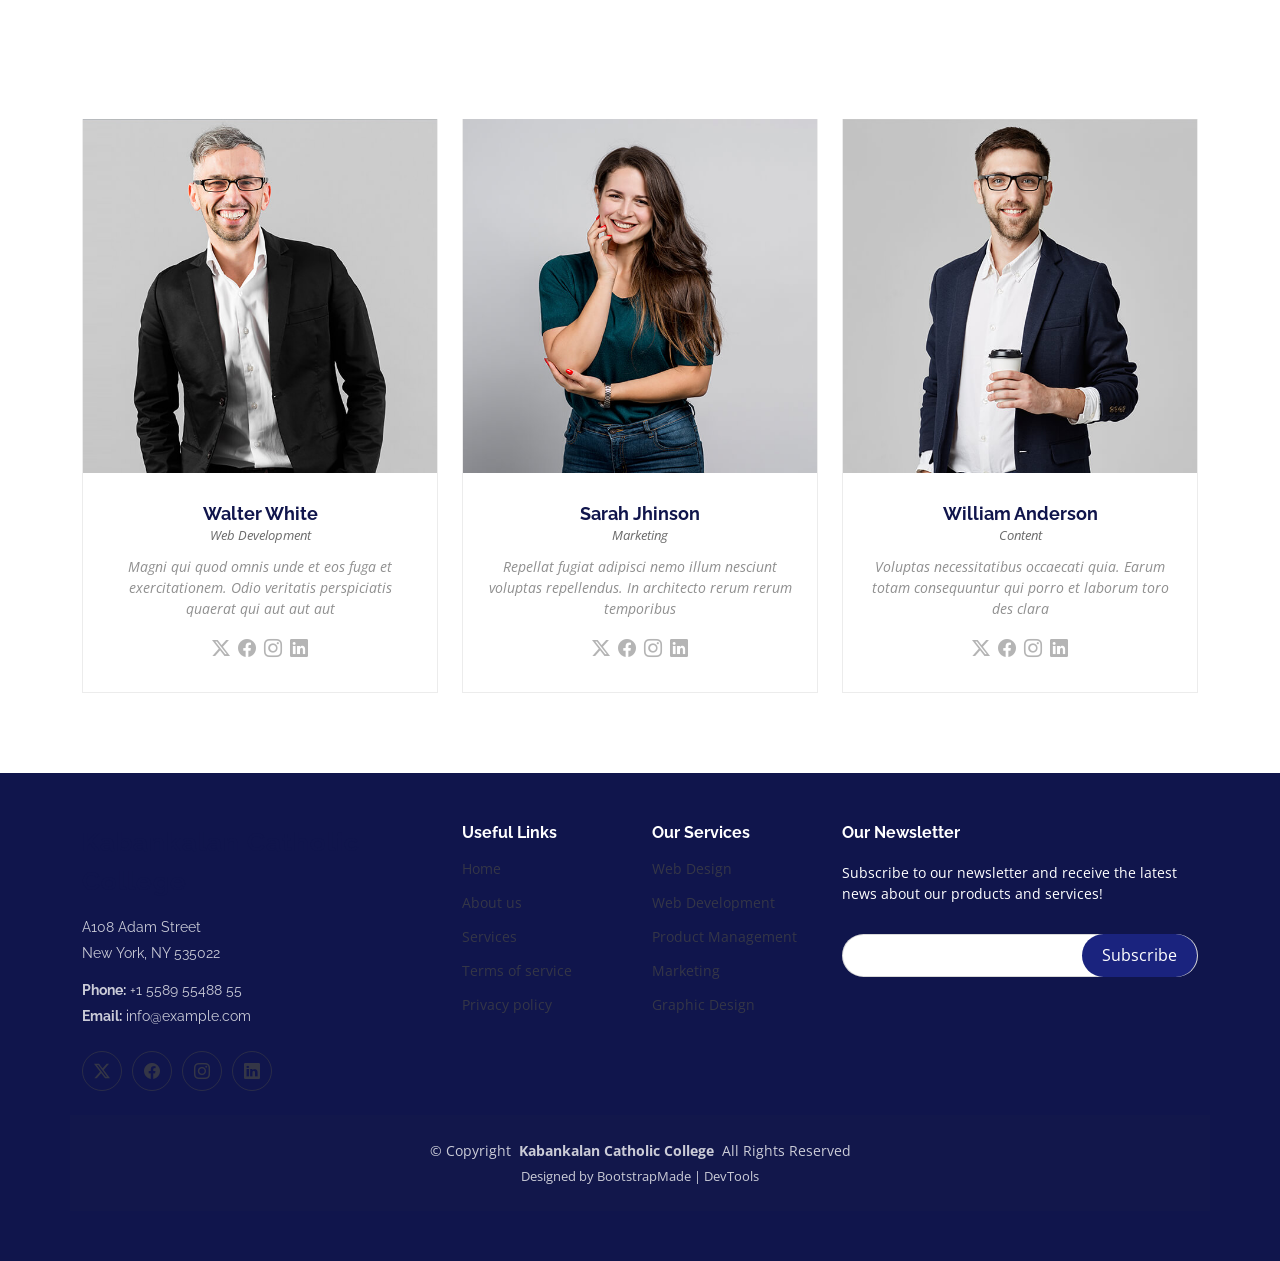
==== commit b166cbba: "feature section improve" ====
--- a/index.html
+++ b/index.html
@@ -239,89 +239,94 @@
 
       <div class="container">
 
+        <div class="container section-title" data-aos="fade-up">
+          <h2>Services</h2>
+          <p>Discover KCC</p>
+        </div><!-- End Section Title -->
+
         <div class="row gy-4">
 
           <div class="col-lg-3 col-md-4" data-aos="fade-up" data-aos-delay="100">
             <div class="features-item">
-              <i class="bi bi-eye" style="color: #ffbb2c;"></i>
-              <h3><a href="" class="stretched-link">Student Services</a></h3>
+              <i class="bi bi-person-heart" style="color: #1a237e;"></i>
+              <h3><a href="trainers.html" class="stretched-link">Student Affairs</a></h3>
             </div>
           </div><!-- End Feature Item -->
 
           <div class="col-lg-3 col-md-4" data-aos="fade-up" data-aos-delay="200">
             <div class="features-item">
-              <i class="bi bi-infinity" style="color: #5578ff;"></i>
-              <h3><a href="" class="stretched-link">Dolor Sitema</a></h3>
+              <i class="bi bi-laptop" style="color: #9a7209;"></i>
+              <h3><a href="https://kcc.wela.ph" class="stretched-link">Online Enrollment</a></h3>
             </div>
           </div><!-- End Feature Item -->
 
           <div class="col-lg-3 col-md-4" data-aos="fade-up" data-aos-delay="300">
             <div class="features-item">
-              <i class="bi bi-mortarboard" style="color: #e80368;"></i>
-              <h3><a href="" class="stretched-link">Sed perspiciatis</a></h3>
+              <i class="bi bi-mortarboard" style="color: #1a237e;"></i>
+              <h3><a href="courses.html" class="stretched-link">Academic Programs</a></h3>
             </div>
           </div><!-- End Feature Item -->
 
           <div class="col-lg-3 col-md-4" data-aos="fade-up" data-aos-delay="400">
             <div class="features-item">
-              <i class="bi bi-nut" style="color: #e361ff;"></i>
-              <h3><a href="" class="stretched-link">Magni Dolores</a></h3>
+              <i class="bi bi-award" style="color: #9a7209;"></i>
+              <h3><a href="pricing.html" class="stretched-link">Scholarships</a></h3>
             </div>
           </div><!-- End Feature Item -->
 
           <div class="col-lg-3 col-md-4" data-aos="fade-up" data-aos-delay="500">
             <div class="features-item">
-              <i class="bi bi-shuffle" style="color: #47aeff;"></i>
-              <h3><a href="" class="stretched-link">Nemo Enim</a></h3>
+              <i class="bi bi-book" style="color: #1a237e;"></i>
+              <h3><a href="courses.html" class="stretched-link">Library Services</a></h3>
             </div>
           </div><!-- End Feature Item -->
 
           <div class="col-lg-3 col-md-4" data-aos="fade-up" data-aos-delay="600">
             <div class="features-item">
-              <i class="bi bi-star" style="color: #ffa76e;"></i>
-              <h3><a href="" class="stretched-link">Eiusmod Tempor</a></h3>
+              <i class="bi bi-chat-heart" style="color: #9a7209;"></i>
+              <h3><a href="contact.html" class="stretched-link">Guidance Services</a></h3>
             </div>
           </div><!-- End Feature Item -->
 
           <div class="col-lg-3 col-md-4" data-aos="fade-up" data-aos-delay="700">
             <div class="features-item">
-              <i class="bi bi-x-diamond" style="color: #11dbcf;"></i>
-              <h3><a href="" class="stretched-link">Midela Teren</a></h3>
+              <i class="bi bi-buildings" style="color: #1a237e;"></i>
+              <h3><a href="about.html" class="stretched-link">Campus Facilities</a></h3>
             </div>
           </div><!-- End Feature Item -->
 
           <div class="col-lg-3 col-md-4" data-aos="fade-up" data-aos-delay="800">
             <div class="features-item">
-              <i class="bi bi-camera-video" style="color: #4233ff;"></i>
-              <h3><a href="" class="stretched-link">Pira Neve</a></h3>
+              <i class="bi bi-calendar-event" style="color: #9a7209;"></i>
+              <h3><a href="events.html" class="stretched-link">School Activities</a></h3>
             </div>
           </div><!-- End Feature Item -->
 
           <div class="col-lg-3 col-md-4" data-aos="fade-up" data-aos-delay="900">
             <div class="features-item">
-              <i class="bi bi-command" style="color: #b2904f;"></i>
-              <h3><a href="" class="stretched-link">Dirada Pack</a></h3>
+              <i class="bi bi-people" style="color: #1a237e;"></i>
+              <h3><a href="trainers.html" class="stretched-link">Student Organizations</a></h3>
             </div>
           </div><!-- End Feature Item -->
 
           <div class="col-lg-3 col-md-4" data-aos="fade-up" data-aos-delay="1000">
             <div class="features-item">
-              <i class="bi bi-dribbble" style="color: #b20969;"></i>
-              <h3><a href="" class="stretched-link">Moton Ideal</a></h3>
+              <i class="bi bi-person-badge" style="color: #9a7209;"></i>
+              <h3><a href="trainers.html" class="stretched-link">Faculty and Staff</a></h3>
             </div>
           </div><!-- End Feature Item -->
 
           <div class="col-lg-3 col-md-4" data-aos="fade-up" data-aos-delay="1100">
             <div class="features-item">
-              <i class="bi bi-activity" style="color: #ff5828;"></i>
-              <h3><a href="" class="stretched-link">Verdo Park</a></h3>
+              <i class="bi bi-megaphone" style="color: #1a237e;"></i>
+              <h3><a href="events.html" class="stretched-link">School Announcements</a></h3>
             </div>
           </div><!-- End Feature Item -->
 
           <div class="col-lg-3 col-md-4" data-aos="fade-up" data-aos-delay="1200">
             <div class="features-item">
-              <i class="bi bi-brightness-high" style="color: #29cc61;"></i>
-              <h3><a href="" class="stretched-link">Flavor Nivelanda</a></h3>
+              <i class="bi bi-envelope" style="color: #9a7209;"></i>
+              <h3><a href="contact.html" class="stretched-link">Contact Information</a></h3>
             </div>
           </div><!-- End Feature Item -->
 
--- a/assets/css/main.css
+++ b/assets/css/main.css
@@ -1264,28 +1264,43 @@
   padding: 10px 0;
 }
 
+.features .section-title {
+  padding-bottom: 32px;
+}
+
 .features .features-item {
+  min-height: 92px;
   background-color: var(--surface-color);
   display: flex;
   align-items: center;
-  padding: 20px;
-  transition: 0.3s;
-  border: 1px solid color-mix(in srgb, var(--default-color), transparent 90%);
+  padding: 18px;
+  transition: 0.25s;
+  border: 1px solid color-mix(in srgb, var(--accent-color), transparent 88%);
+  border-radius: 6px;
   position: relative;
+  box-shadow: 0 8px 24px rgba(16, 21, 76, 0.06);
 }
 
 .features .features-item i {
-  font-size: 32px;
-  padding-right: 10px;
-  line-height: 0;
+  width: 44px;
+  height: 44px;
+  flex: 0 0 44px;
+  display: inline-flex;
+  align-items: center;
+  justify-content: center;
+  margin-right: 12px;
+  border-radius: 50%;
+  background: color-mix(in srgb, currentColor, transparent 88%);
+  font-size: 22px;
+  line-height: 1;
 }
 
 .features .features-item h3 {
   font-weight: 700;
   margin: 0;
   padding: 0;
-  line-height: 1;
-  font-size: 16px;
+  line-height: 1.25;
+  font-size: 15px;
 }
 
 .features .features-item h3 a {
@@ -1294,11 +1309,19 @@
 }
 
 .features .features-item:hover {
-  border-color: var(--accent-color);
+  transform: translateY(-4px);
+  border-color: var(--kcc-gold);
+  box-shadow: 0 12px 28px rgba(16, 21, 76, 0.12);
 }
 
 .features .features-item:hover h3 a {
   color: var(--accent-color);
+}
+
+@media (max-width: 575px) {
+  .features .features-item {
+    min-height: 80px;
+  }
 }
 
 /*--------------------------------------------------------------
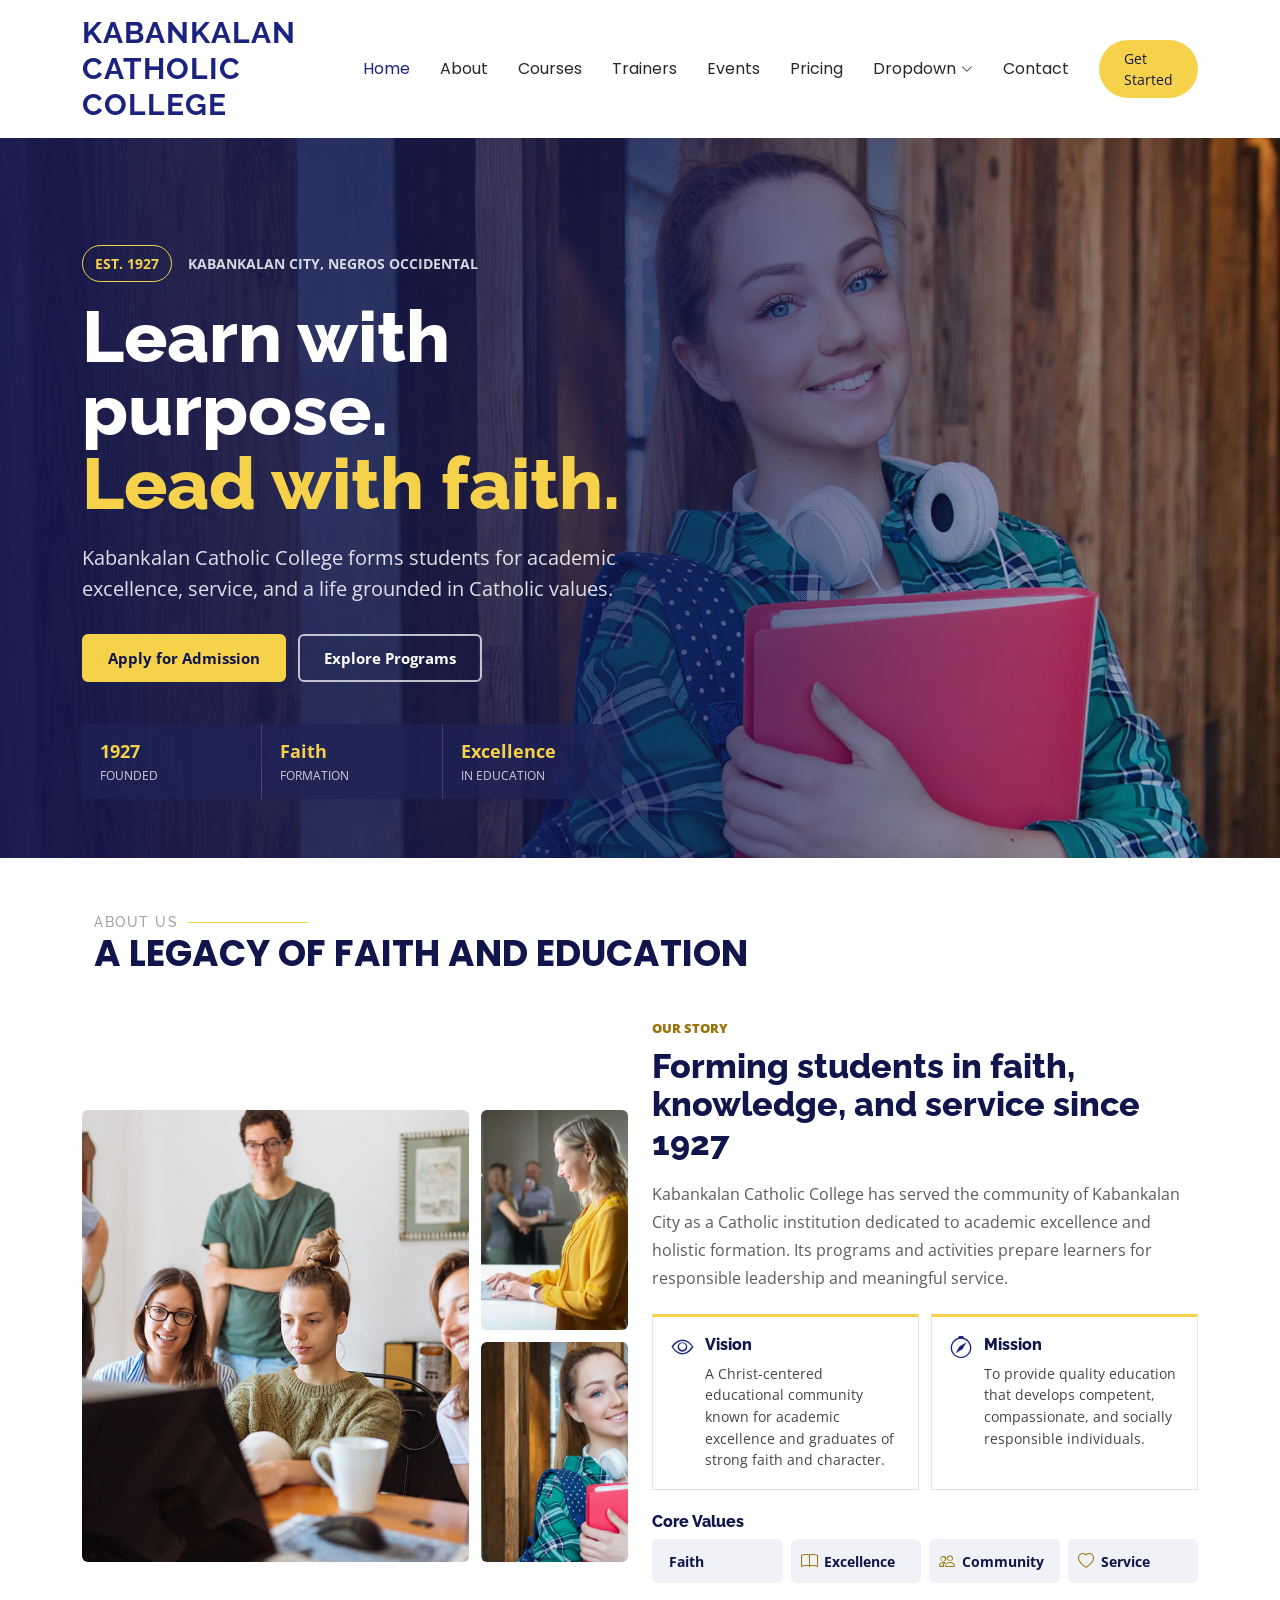
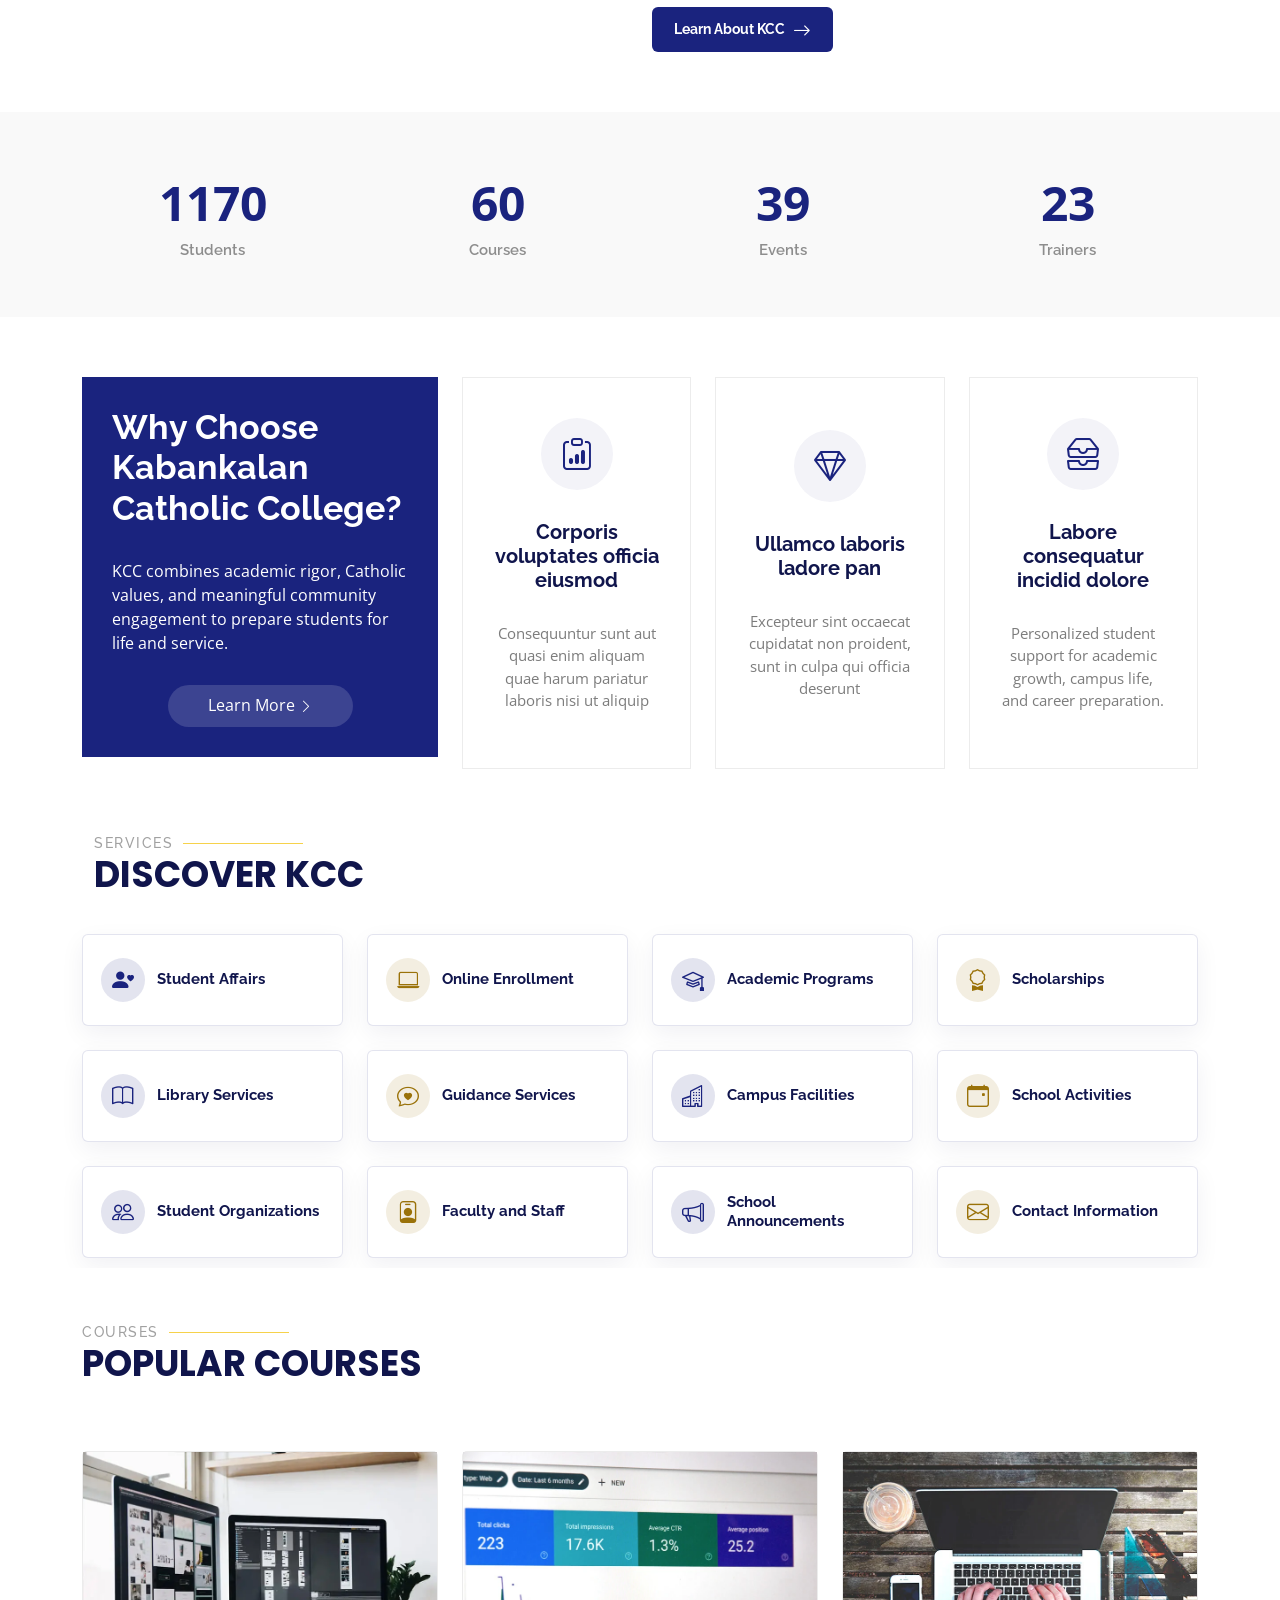
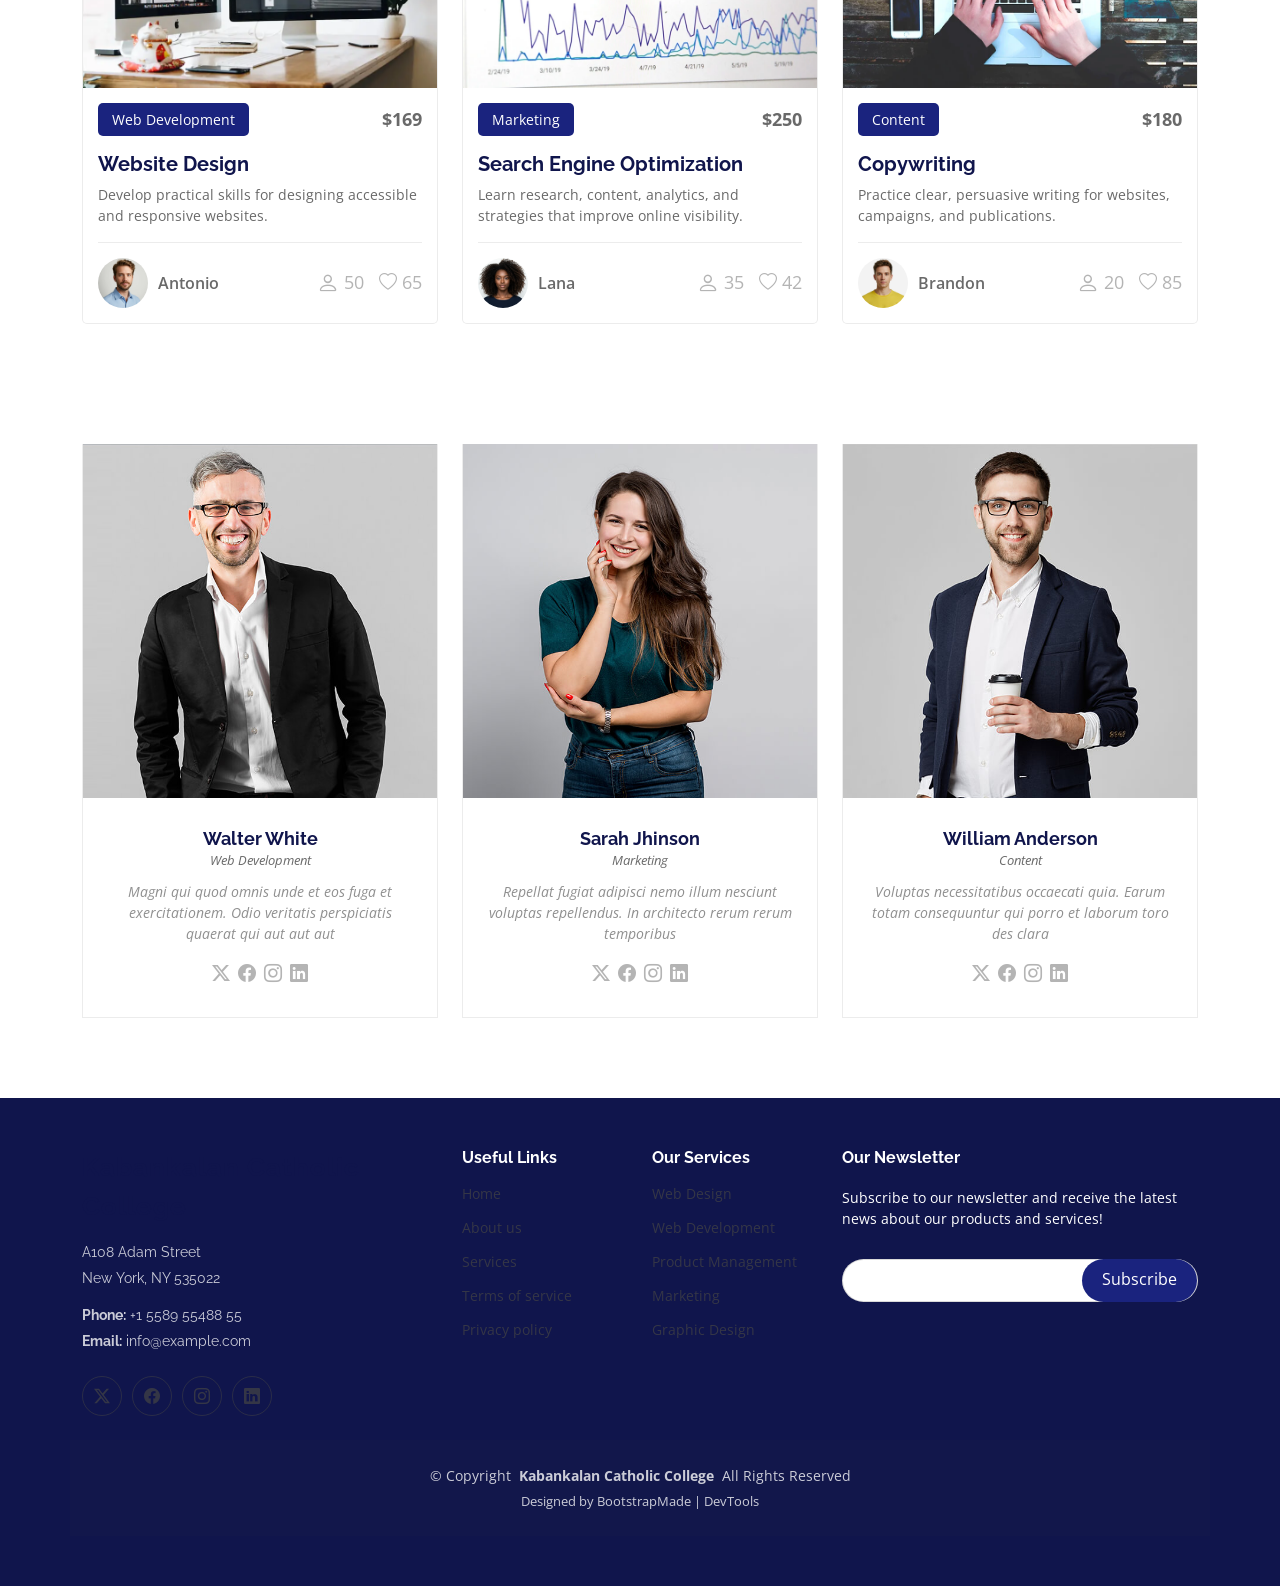
==== commit f9169257: "about Us Section" ====
--- a/index.html
+++ b/index.html
@@ -113,23 +113,62 @@
 
       <div class="container">
 
-        <div class="row gy-4">
-
-          <div class="col-lg-6 order-1 order-lg-2" data-aos="fade-up" data-aos-delay="100">
-            <img src="assets/img/about.jpg" class="img-fluid" alt="">
+        <div class="container section-title" data-aos="fade-up">
+          <h2>About Us</h2>
+          <p>A Legacy of Faith and Education</p>
+        </div><!-- End Section Title -->
+
+        <div class="row gy-5 align-items-center">
+
+          <div class="col-lg-6" data-aos="fade-up" data-aos-delay="100">
+            <div class="campus-gallery">
+              <figure class="campus-gallery-main">
+                <img src="assets/img/about.jpg" class="img-fluid" alt="Kabankalan Catholic College campus">
+              </figure>
+              <figure>
+                <img src="assets/img/about/about-1.webp" class="img-fluid" alt="KCC campus facilities">
+              </figure>
+              <figure>
+                <img src="assets/img/hero-bg.jpg" class="img-fluid" alt="Life and learning at KCC">
+              </figure>
+            </div>
           </div>
 
-          <div class="col-lg-6 order-2 order-lg-1 content" data-aos="fade-up" data-aos-delay="200">
-            <h3>A Catholic education rooted in faith and excellence</h3>
-            <p class="fst-italic">
-              Kabankalan Catholic College nurtures learners through strong academics, values formation, and service to others.
+          <div class="col-lg-6 content" data-aos="fade-up" data-aos-delay="200">
+            <p class="about-kicker">Our Story</p>
+            <h3>Forming students in faith, knowledge, and service since 1927</h3>
+            <p>
+              Kabankalan Catholic College has served the community of Kabankalan City as a Catholic institution dedicated to academic excellence and holistic formation. Its programs and activities prepare learners for responsible leadership and meaningful service.
             </p>
-            <ul>
-              <li><i class="bi bi-check-circle"></i> <span>Christ-centered formation and spiritual growth.</span></li>
-              <li><i class="bi bi-check-circle"></i> <span>Academic programs designed for student success.</span></li>
-              <li><i class="bi bi-check-circle"></i> <span>A caring campus community committed to service and holistic development.</span></li>
-            </ul>
-            <a href="#" class="read-more"><span>Read More</span><i class="bi bi-arrow-right"></i></a>
+
+            <div class="mission-grid">
+              <article>
+                <i class="bi bi-eye"></i>
+                <div>
+                  <h4>Vision</h4>
+                  <p>A Christ-centered educational community known for academic excellence and graduates of strong faith and character.</p>
+                </div>
+              </article>
+              <article>
+                <i class="bi bi-compass"></i>
+                <div>
+                  <h4>Mission</h4>
+                  <p>To provide quality education that develops competent, compassionate, and socially responsible individuals.</p>
+                </div>
+              </article>
+            </div>
+
+            <div class="core-values">
+              <h4>Core Values</h4>
+              <ul>
+                <li><i class="bi bi-cross"></i> <span>Faith</span></li>
+                <li><i class="bi bi-book"></i> <span>Excellence</span></li>
+                <li><i class="bi bi-people"></i> <span>Community</span></li>
+                <li><i class="bi bi-heart"></i> <span>Service</span></li>
+              </ul>
+            </div>
+
+            <a href="about.html" class="read-more"><span>Learn About KCC</span><i class="bi bi-arrow-right"></i></a>
           </div>
 
         </div>
--- a/assets/css/main.css
+++ b/assets/css/main.css
@@ -1097,39 +1097,134 @@
 /*--------------------------------------------------------------
 # About Section
 --------------------------------------------------------------*/
+.about .section-title {
+  padding-bottom: 38px;
+}
+
+.campus-gallery {
+  display: grid;
+  grid-template-columns: 1.45fr 0.55fr;
+  grid-template-rows: repeat(2, minmax(150px, 220px));
+  gap: 12px;
+}
+
+.campus-gallery figure {
+  min-height: 0;
+  margin: 0;
+  overflow: hidden;
+  border-radius: 6px;
+}
+
+.campus-gallery-main {
+  grid-row: 1 / span 2;
+}
+
+.campus-gallery img {
+  width: 100%;
+  height: 100%;
+  object-fit: cover;
+  transition: transform 0.5s ease;
+}
+
+.campus-gallery figure:hover img {
+  transform: scale(1.03);
+}
+
+.about .about-kicker {
+  margin: 0 0 8px;
+  color: var(--kcc-gold-dark);
+  font-size: 13px;
+  font-weight: 800;
+  text-transform: uppercase;
+}
+
 .about .content h3 {
-  font-size: 2rem;
+  max-width: 620px;
+  margin: 0 0 18px;
+  font-size: 2.1rem;
+  line-height: 1.15;
+  font-weight: 800;
+}
+
+.about .content > p:not(.about-kicker) {
+  color: color-mix(in srgb, var(--default-color), transparent 12%);
+  line-height: 1.75;
+}
+
+.mission-grid {
+  display: grid;
+  grid-template-columns: repeat(2, minmax(0, 1fr));
+  gap: 12px;
+  margin: 22px 0;
+}
+
+.mission-grid article {
+  display: flex;
+  gap: 12px;
+  min-height: 150px;
+  padding: 18px;
+  border: 1px solid color-mix(in srgb, var(--accent-color), transparent 88%);
+  border-top: 3px solid var(--kcc-gold);
+  background: var(--surface-color);
+}
+
+.mission-grid article > i {
+  color: var(--accent-color);
+  font-size: 22px;
+  line-height: 1;
+}
+
+.mission-grid h4,
+.core-values h4 {
+  margin: 0 0 8px;
+  font-size: 16px;
+  font-weight: 800;
+}
+
+.mission-grid p {
+  margin: 0;
+  font-size: 14px;
+  line-height: 1.55;
+}
+
+.core-values {
+  margin-bottom: 24px;
+}
+
+.core-values ul {
+  display: grid;
+  grid-template-columns: repeat(4, minmax(0, 1fr));
+  gap: 8px;
+  list-style: none;
+  margin: 0;
+  padding: 0;
+}
+
+.core-values ul li {
+  display: flex;
+  align-items: center;
+  gap: 7px;
+  padding: 10px;
+  border-radius: 6px;
+  background: color-mix(in srgb, var(--accent-color), transparent 94%);
+  color: var(--heading-color);
+  font-size: 14px;
   font-weight: 700;
 }
 
-.about .content ul {
-  list-style: none;
-  padding: 0;
-}
-
-.about .content ul li {
-  padding-bottom: 10px;
-}
-
-.about .content ul i {
-  font-size: 1.25rem;
-  margin-right: 4px;
-  color: var(--accent-color);
-}
-
-.about .content p:last-child {
-  margin-bottom: 0;
+.core-values ul i {
+  font-size: 16px;
+  color: var(--kcc-gold-dark);
 }
 
 .about .content .read-more {
   background: var(--accent-color);
   color: var(--contrast-color);
   font-family: var(--heading-font);
-  font-weight: 500;
-  font-size: 15px;
-  letter-spacing: 1px;
-  padding: 10px 24px 12px 24px;
-  border-radius: 50px;
+  font-weight: 700;
+  font-size: 14px;
+  padding: 12px 22px;
+  border-radius: 6px;
   transition: 0.3s;
   display: inline-flex;
   align-items: center;
@@ -1138,18 +1233,49 @@
 
 .about .content .read-more i {
   font-size: 18px;
-  margin-left: 5px;
+  margin-left: 8px;
   line-height: 0;
   transition: 0.3s;
 }
 
 .about .content .read-more:hover {
-  background: color-mix(in srgb, var(--accent-color), transparent 20%);
-  padding-right: 19px;
+  background: var(--kcc-gold);
+  color: #10154c;
 }
 
 .about .content .read-more:hover i {
-  margin-left: 10px;
+  margin-left: 12px;
+}
+
+@media (max-width: 991px) {
+  .campus-gallery {
+    grid-template-rows: repeat(2, minmax(130px, 190px));
+  }
+}
+
+@media (max-width: 575px) {
+  .campus-gallery {
+    grid-template-columns: 1fr 1fr;
+    grid-template-rows: 220px 130px;
+  }
+
+  .campus-gallery-main {
+    grid-column: 1 / span 2;
+    grid-row: 1;
+  }
+
+  .mission-grid,
+  .core-values ul {
+    grid-template-columns: 1fr;
+  }
+
+  .mission-grid article {
+    min-height: auto;
+  }
+
+  .about .content h3 {
+    font-size: 1.75rem;
+  }
 }
 
 /*--------------------------------------------------------------
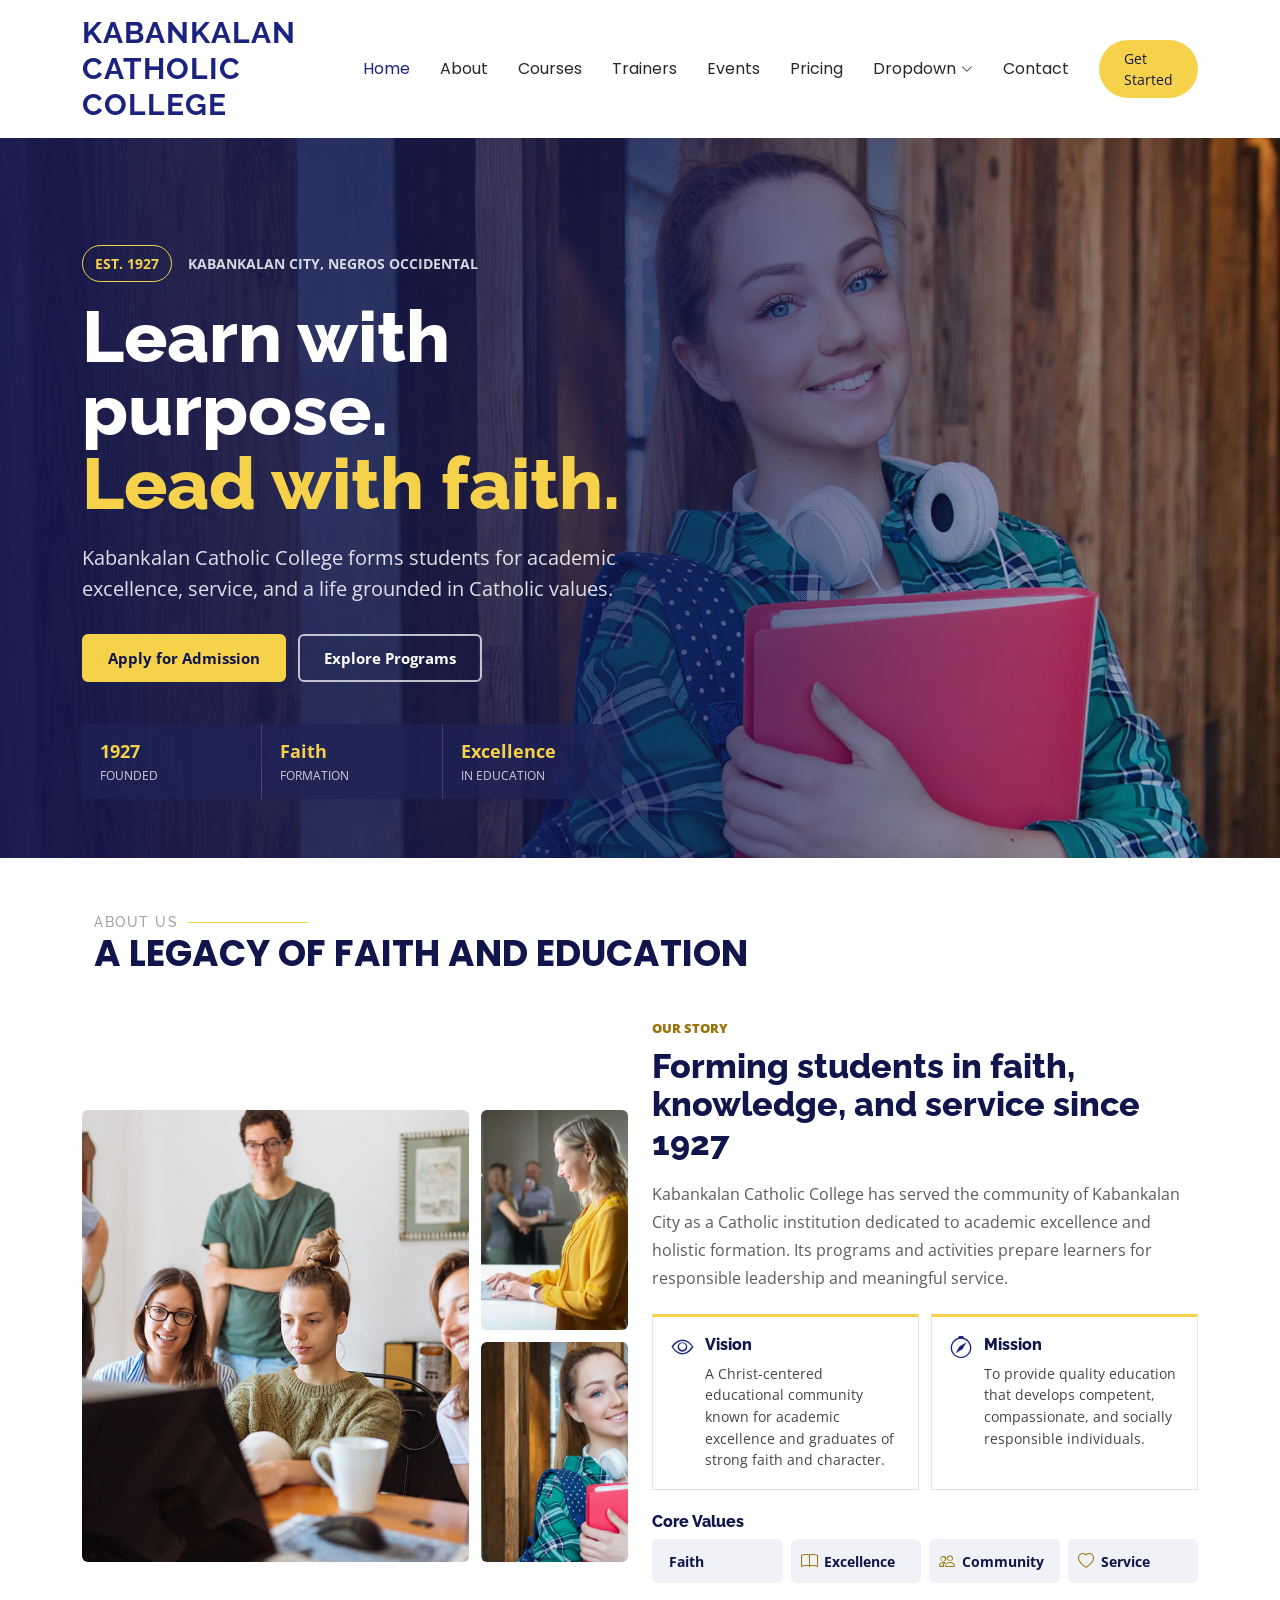
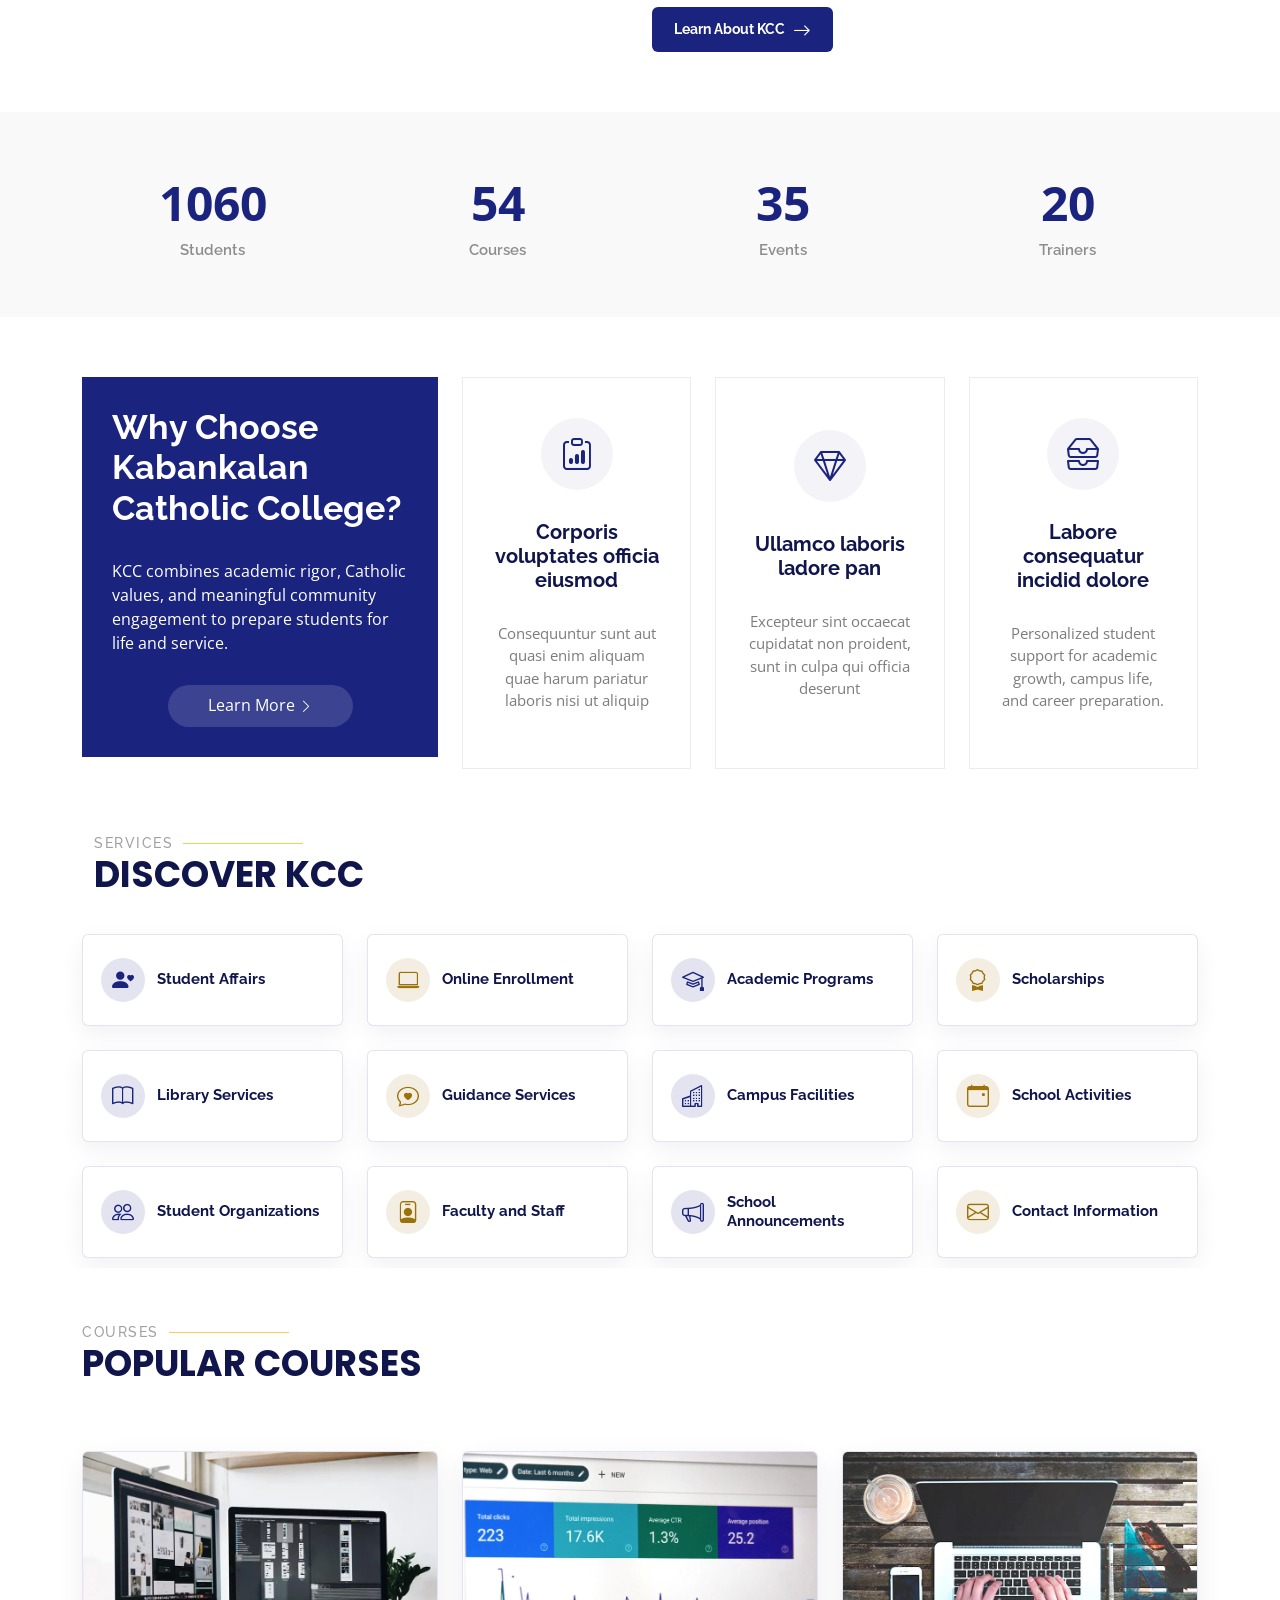
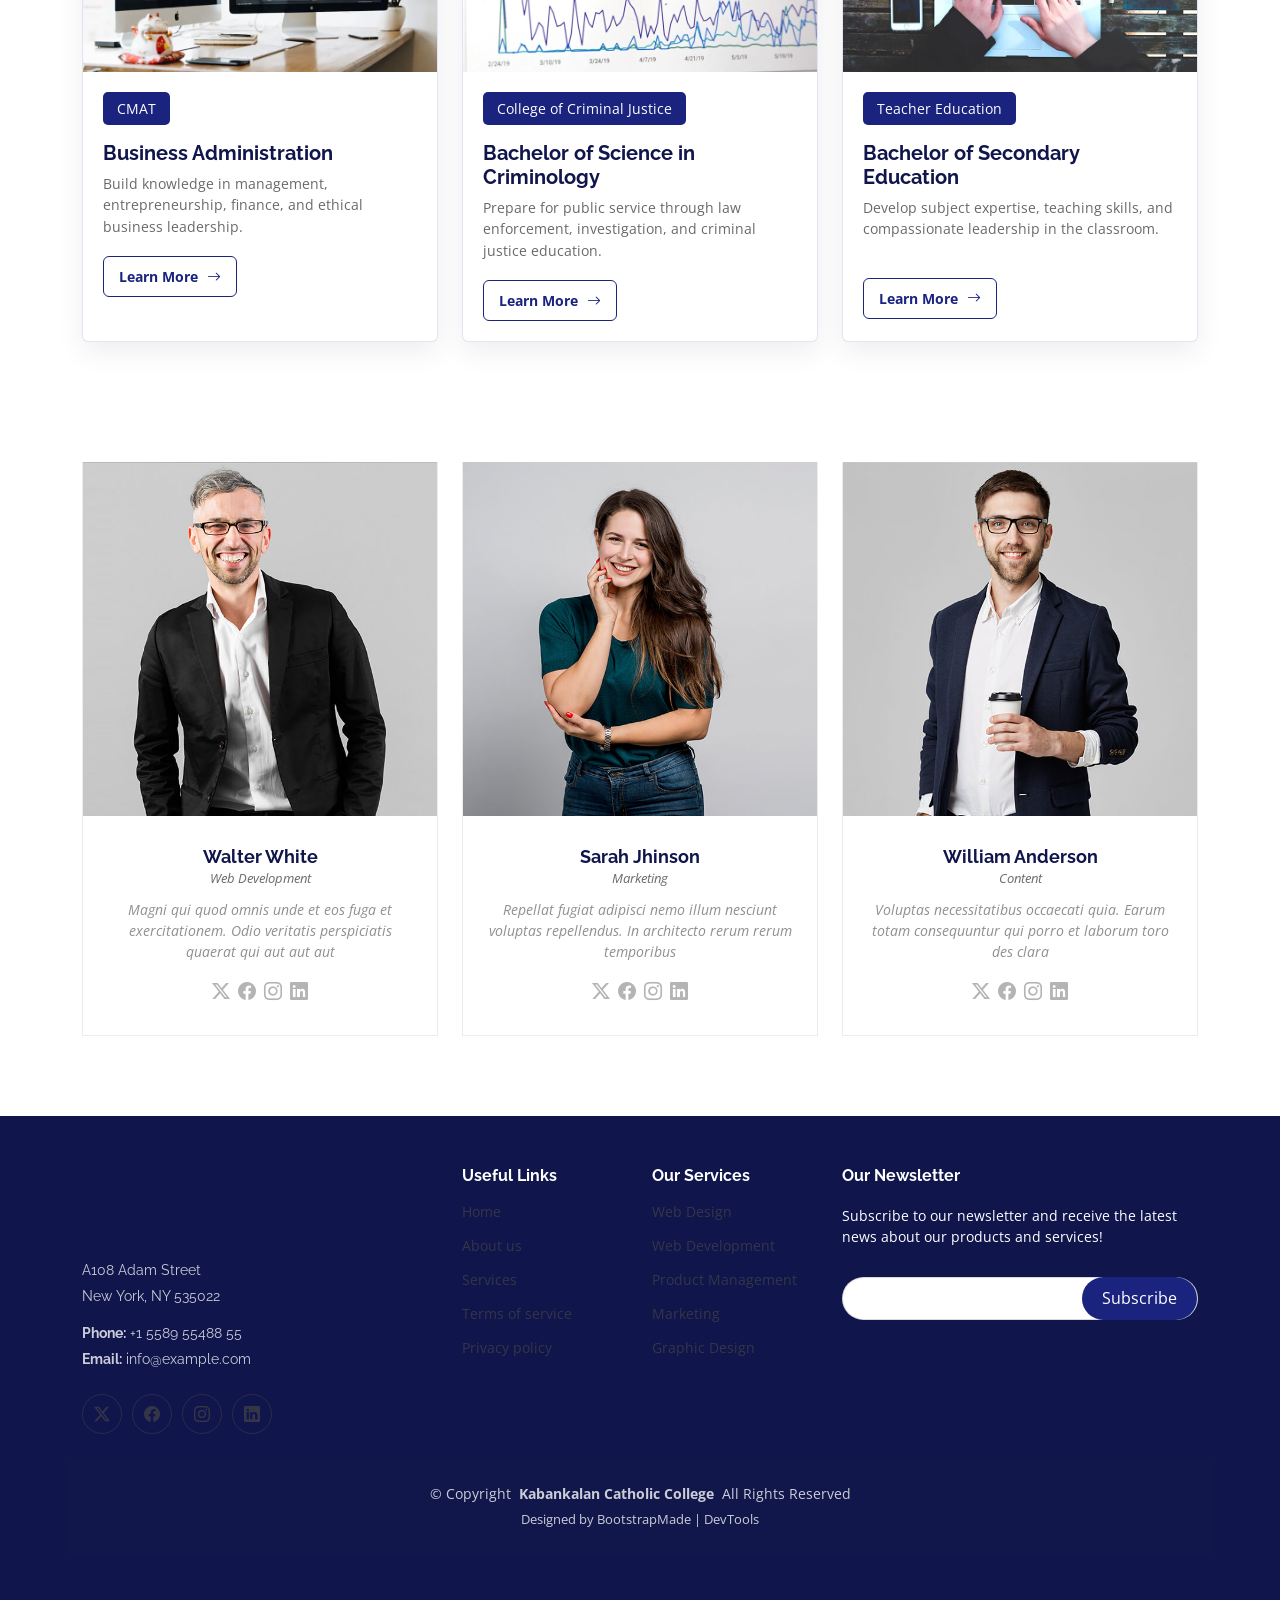
==== commit 0092f761: "popular course section" ====
--- a/index.html
+++ b/index.html
@@ -390,78 +390,45 @@
 
           <div class="col-lg-4 col-md-6 d-flex align-items-stretch" data-aos="zoom-in" data-aos-delay="100">
             <div class="course-item">
-              <img src="assets/img/course/course-1.webp" class="img-fluid" alt="...">
+              <img src="assets/img/course/course-1.webp" class="img-fluid" alt="Business and management students">
               <div class="course-content">
                 <div class="d-flex justify-content-between align-items-center mb-3">
-                  <p class="category">Web Development</p>
-                  <p class="price">$169</p>
-                </div>
-
-                <h3><a href="course-details.html">Website Design</a></h3>
-                <p class="description">Develop practical skills for designing accessible and responsive websites.</p>
-                <div class="trainer d-flex justify-content-between align-items-center">
-                  <div class="trainer-profile d-flex align-items-center">
-                    <img src="assets/img/person/person-m-7.webp" class="img-fluid" alt="">
-                    <a href="" class="trainer-link">Antonio</a>
-                  </div>
-                  <div class="trainer-rank d-flex align-items-center">
-                    <i class="bi bi-person user-icon"></i>&nbsp;50
-                    &nbsp;&nbsp;
-                    <i class="bi bi-heart heart-icon"></i>&nbsp;65
-                  </div>
-                </div>
+                  <p class="category">CMAT</p>
+                </div>
+
+                <h3><a href="course-details.html">Business Administration</a></h3>
+                <p class="description">Build knowledge in management, entrepreneurship, finance, and ethical business leadership.</p>
+                <a href="course-details.html" class="course-learn-more">Learn More <i class="bi bi-arrow-right"></i></a>
               </div>
             </div>
           </div> <!-- End Course Item-->
 
           <div class="col-lg-4 col-md-6 d-flex align-items-stretch mt-4 mt-md-0" data-aos="zoom-in" data-aos-delay="200">
             <div class="course-item">
-              <img src="assets/img/course/course-2.webp" class="img-fluid" alt="...">
+              <img src="assets/img/course/course-2.webp" class="img-fluid" alt="Criminology students">
               <div class="course-content">
                 <div class="d-flex justify-content-between align-items-center mb-3">
-                  <p class="category">Marketing</p>
-                  <p class="price">$250</p>
-                </div>
-
-                <h3><a href="course-details.html">Search Engine Optimization</a></h3>
-                <p class="description">Learn research, content, analytics, and strategies that improve online visibility.</p>
-                <div class="trainer d-flex justify-content-between align-items-center">
-                  <div class="trainer-profile d-flex align-items-center">
-                    <img src="assets/img/person/person-f-14.webp" class="img-fluid" alt="">
-                    <a href="" class="trainer-link">Lana</a>
-                  </div>
-                  <div class="trainer-rank d-flex align-items-center">
-                    <i class="bi bi-person user-icon"></i>&nbsp;35
-                    &nbsp;&nbsp;
-                    <i class="bi bi-heart heart-icon"></i>&nbsp;42
-                  </div>
-                </div>
+                  <p class="category">College of Criminal Justice</p>
+                </div>
+
+                <h3><a href="course-details.html">Bachelor of Science in Criminology</a></h3>
+                <p class="description">Prepare for public service through law enforcement, investigation, and criminal justice education.</p>
+                <a href="course-details.html" class="course-learn-more">Learn More <i class="bi bi-arrow-right"></i></a>
               </div>
             </div>
           </div> <!-- End Course Item-->
 
           <div class="col-lg-4 col-md-6 d-flex align-items-stretch mt-4 mt-lg-0" data-aos="zoom-in" data-aos-delay="300">
             <div class="course-item">
-              <img src="assets/img/course/course-3.webp" class="img-fluid" alt="...">
+              <img src="assets/img/course/course-3.webp" class="img-fluid" alt="Education and teacher preparation students">
               <div class="course-content">
                 <div class="d-flex justify-content-between align-items-center mb-3">
-                  <p class="category">Content</p>
-                  <p class="price">$180</p>
-                </div>
-
-                <h3><a href="course-details.html">Copywriting</a></h3>
-                <p class="description">Practice clear, persuasive writing for websites, campaigns, and publications.</p>
-                <div class="trainer d-flex justify-content-between align-items-center">
-                  <div class="trainer-profile d-flex align-items-center">
-                    <img src="assets/img/person/person-m-12.webp" class="img-fluid" alt="">
-                    <a href="" class="trainer-link">Brandon</a>
-                  </div>
-                  <div class="trainer-rank d-flex align-items-center">
-                    <i class="bi bi-person user-icon"></i>&nbsp;20
-                    &nbsp;&nbsp;
-                    <i class="bi bi-heart heart-icon"></i>&nbsp;85
-                  </div>
-                </div>
+                  <p class="category">Teacher Education</p>
+                </div>
+
+                <h3><a href="course-details.html">Bachelor of Secondary Education</a></h3>
+                <p class="description">Develop subject expertise, teaching skills, and compassionate leadership in the classroom.</p>
+                <a href="course-details.html" class="course-learn-more">Learn More <i class="bi bi-arrow-right"></i></a>
               </div>
             </div>
           </div> <!-- End Course Item-->
--- a/assets/css/main.css
+++ b/assets/css/main.css
@@ -1454,13 +1454,32 @@
 # Courses Section
 --------------------------------------------------------------*/
 .courses .course-item {
+  width: 100%;
   background-color: var(--surface-color);
-  border: 1px solid color-mix(in srgb, var(--default-color), transparent 90%);
-  border-radius: 5px;
+  border: 1px solid color-mix(in srgb, var(--accent-color), transparent 88%);
+  border-radius: 6px;
+  overflow: hidden;
+  box-shadow: 0 10px 28px rgba(16, 21, 76, 0.07);
+  transition: 0.25s ease;
+}
+
+.courses .course-item:hover {
+  transform: translateY(-5px);
+  border-color: var(--kcc-gold);
+  box-shadow: 0 16px 34px rgba(16, 21, 76, 0.12);
+}
+
+.courses .course-item > img {
+  width: 100%;
+  height: 220px;
+  object-fit: cover;
 }
 
 .courses .course-content {
-  padding: 15px;
+  display: flex;
+  flex-direction: column;
+  min-height: 245px;
+  padding: 20px;
 }
 
 .courses .course-content h3 {
@@ -1494,8 +1513,37 @@
 }
 
 .courses .course-content .description {
-  font-size: 14px;
+  min-height: 63px;
+  margin-bottom: 18px;
+  font-size: 14px;
+  line-height: 1.55;
   color: color-mix(in srgb, var(--default-color), transparent 20%);
+}
+
+.courses .course-learn-more {
+  width: fit-content;
+  margin-top: auto;
+  padding: 9px 15px;
+  border: 1px solid var(--accent-color);
+  border-radius: 6px;
+  color: var(--accent-color);
+  font-size: 14px;
+  font-weight: 700;
+  transition: 0.25s;
+}
+
+.courses .course-learn-more i {
+  margin-left: 5px;
+  transition: 0.25s;
+}
+
+.courses .course-learn-more:hover {
+  background: var(--accent-color);
+  color: #ffffff;
+}
+
+.courses .course-learn-more:hover i {
+  margin-left: 9px;
 }
 
 .courses .trainer {
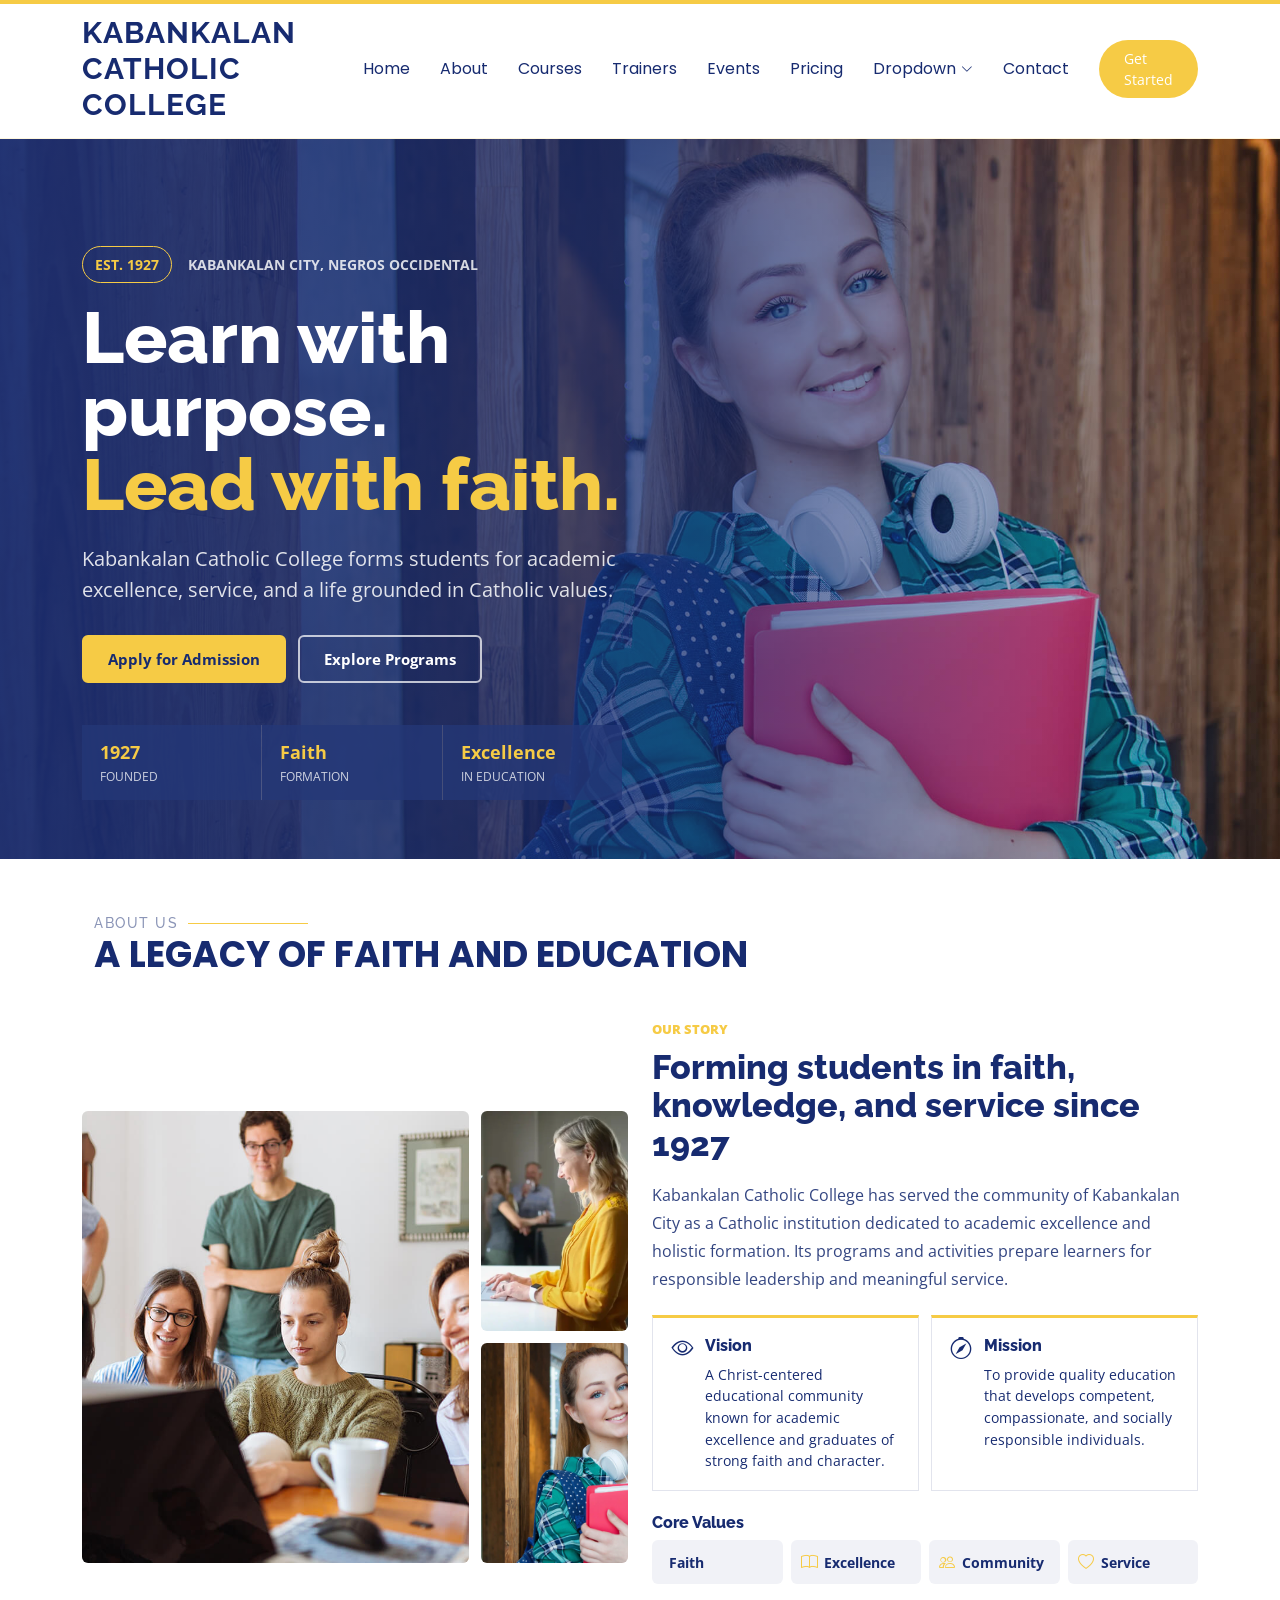
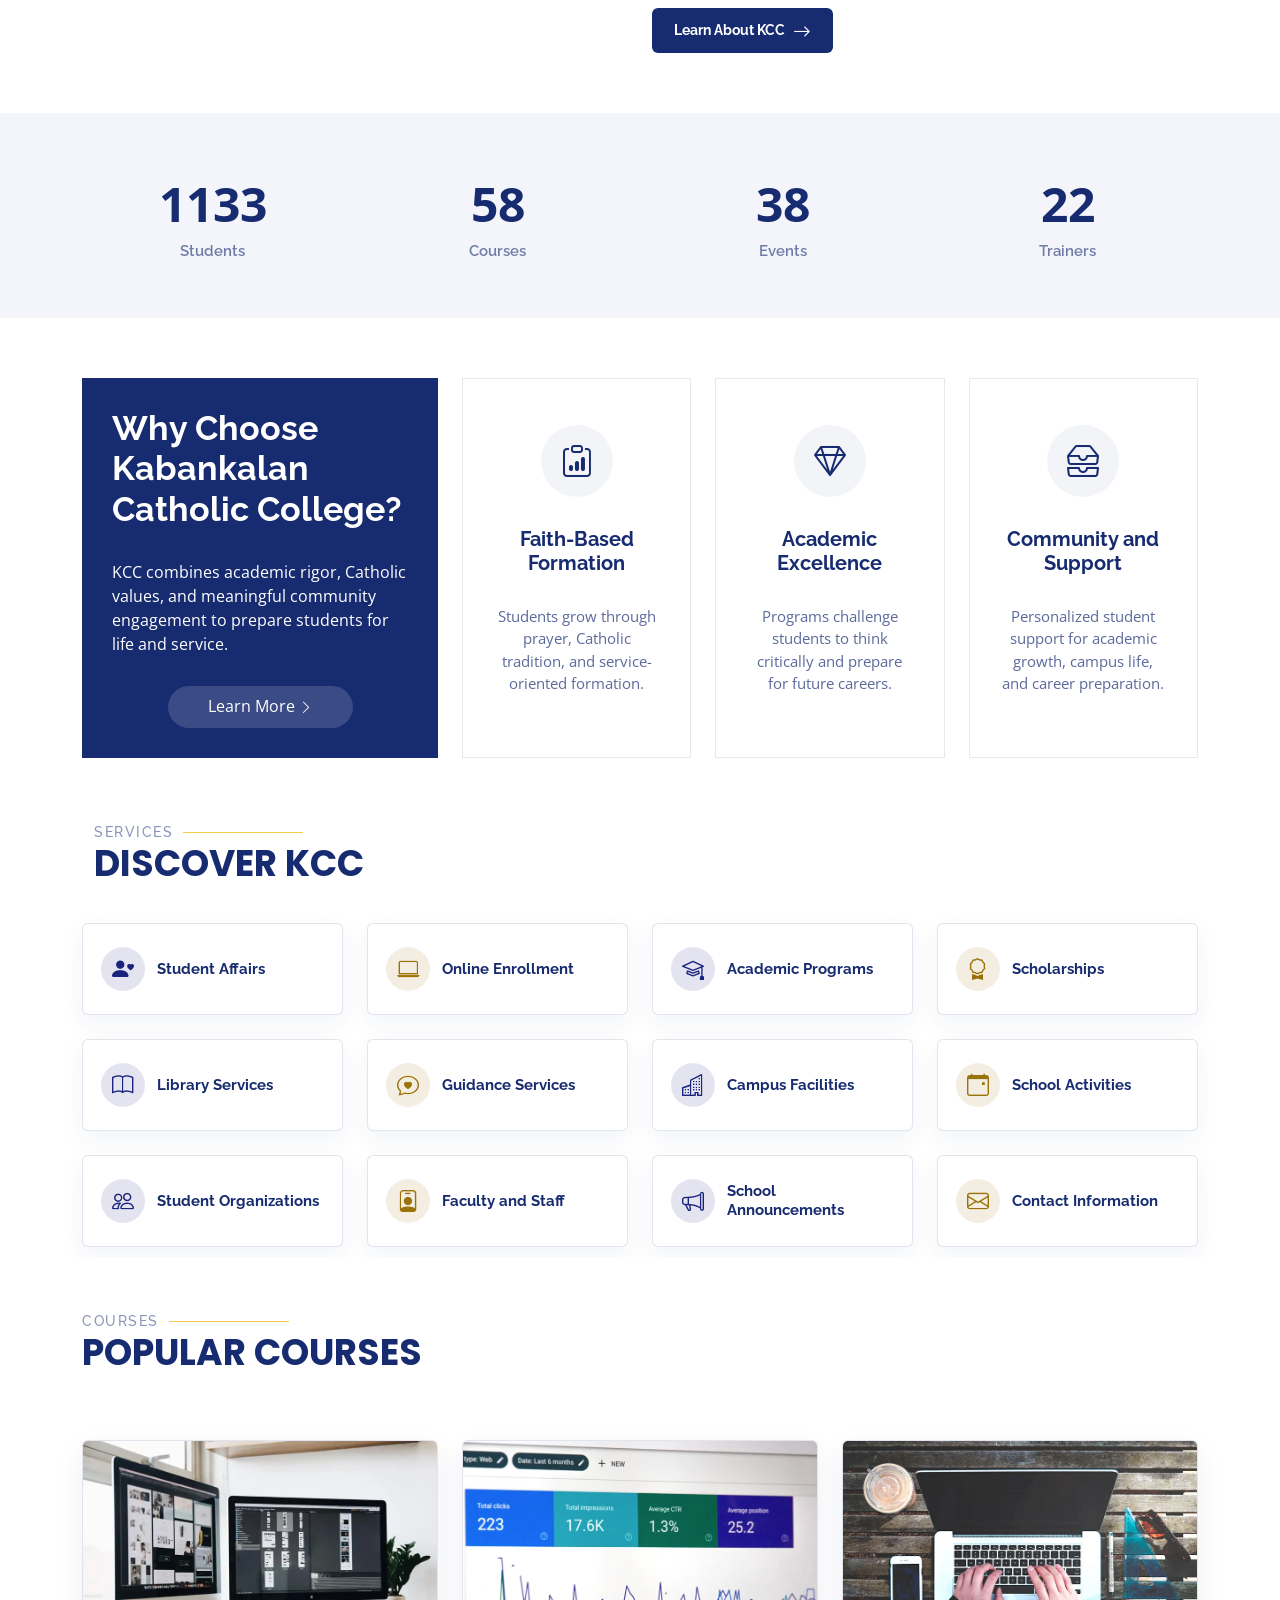
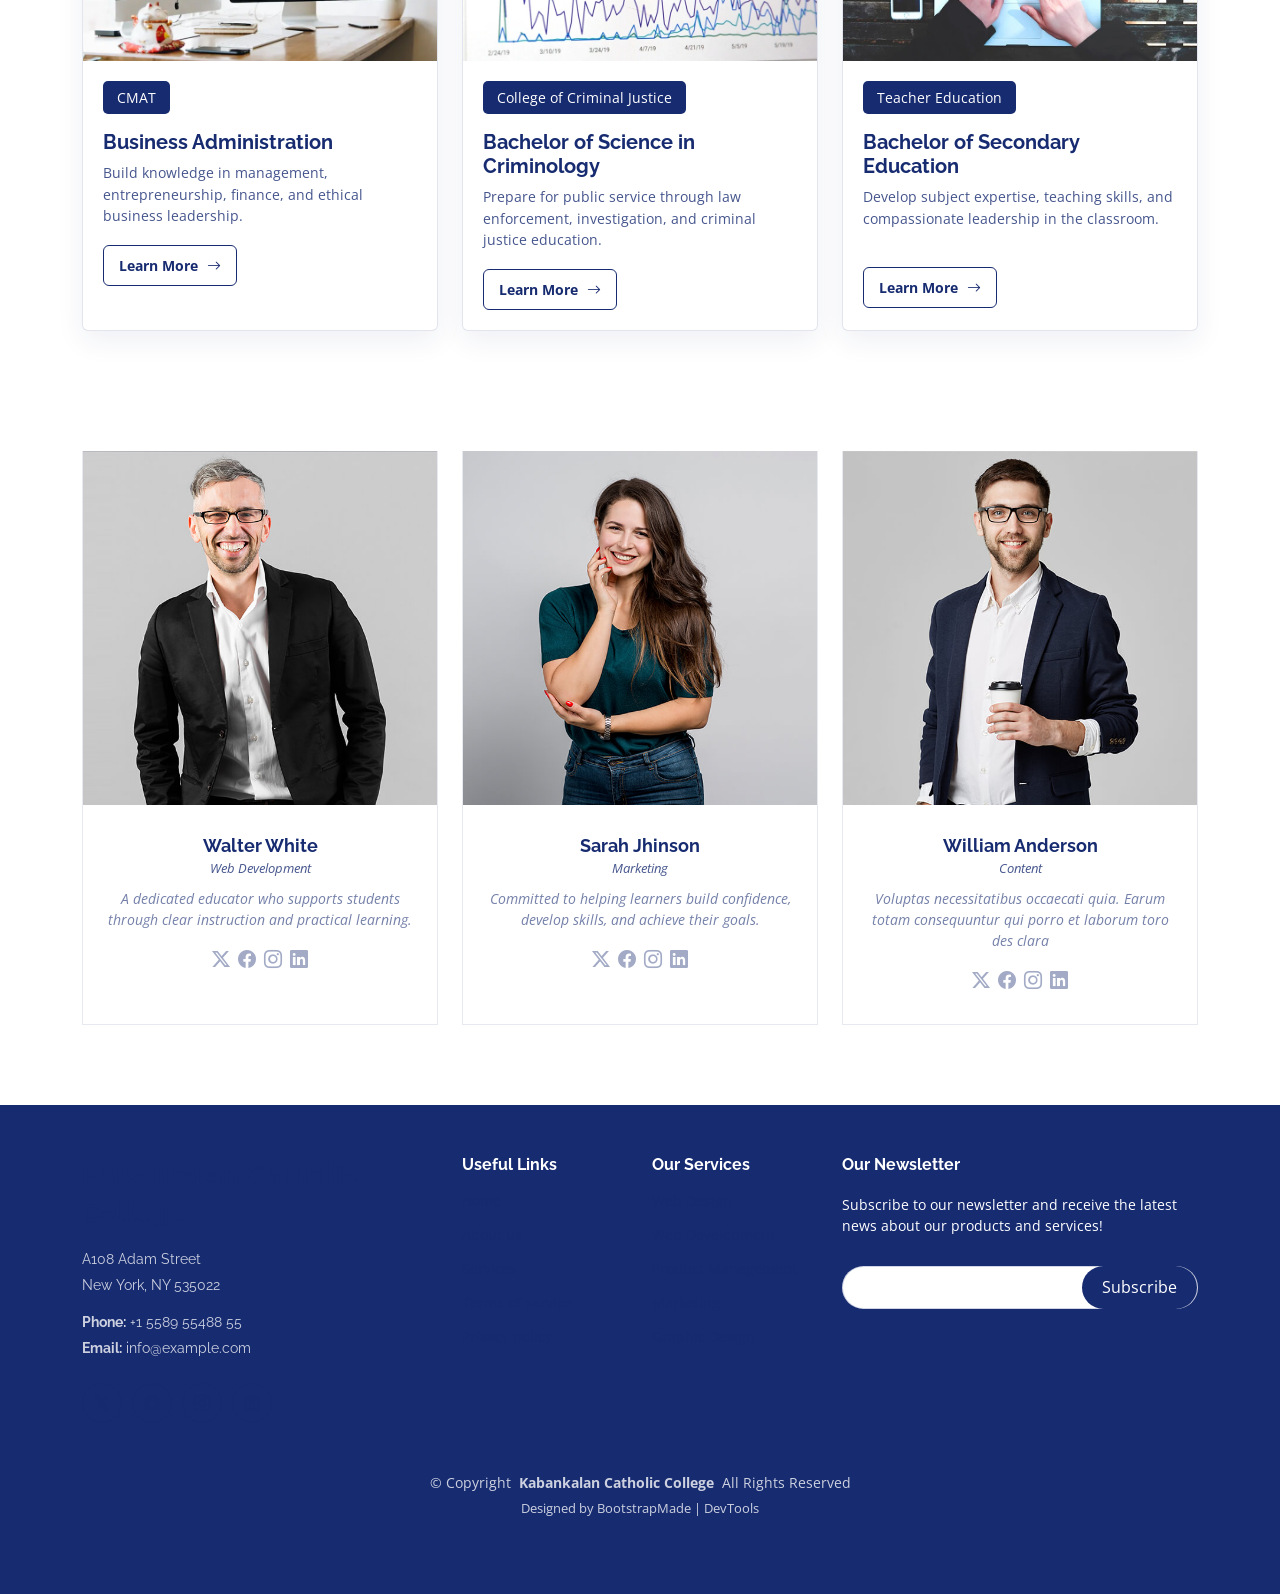
==== commit 7889ae0d: "making all language english" ====
--- a/index.html
+++ b/index.html
@@ -243,23 +243,23 @@
               <div class="col-xl-4">
                 <div class="icon-box d-flex flex-column justify-content-center align-items-center">
                   <i class="bi bi-clipboard-data"></i>
-                  <h4>Corporis voluptates officia eiusmod</h4>
-                  <p>Consequuntur sunt aut quasi enim aliquam quae harum pariatur laboris nisi ut aliquip</p>
+                  <h4>Faith-Based Formation</h4>
+                  <p>Students grow through prayer, Catholic tradition, and service-oriented formation.</p>
                 </div>
               </div><!-- End Icon Box -->
 
               <div class="col-xl-4" data-aos="fade-up" data-aos-delay="300">
                 <div class="icon-box d-flex flex-column justify-content-center align-items-center">
                   <i class="bi bi-gem"></i>
-                  <h4>Ullamco laboris ladore pan</h4>
-                  <p>Excepteur sint occaecat cupidatat non proident, sunt in culpa qui officia deserunt</p>
+                  <h4>Academic Excellence</h4>
+                  <p>Programs challenge students to think critically and prepare for future careers.</p>
                 </div>
               </div><!-- End Icon Box -->
 
               <div class="col-xl-4" data-aos="fade-up" data-aos-delay="400">
                 <div class="icon-box d-flex flex-column justify-content-center align-items-center">
                   <i class="bi bi-inboxes"></i>
-                  <h4>Labore consequatur incidid dolore</h4>
+                  <h4>Community and Support</h4>
                   <p>Personalized student support for academic growth, campus life, and career preparation.</p>
                 </div>
               </div><!-- End Icon Box -->
@@ -453,7 +453,7 @@
                 <h4>Walter White</h4>
                 <span>Web Development</span>
                 <p>
-                  Magni qui quod omnis unde et eos fuga et exercitationem. Odio veritatis perspiciatis quaerat qui aut aut aut
+A dedicated educator who supports students through clear instruction and practical learning.
                 </p>
                 <div class="social">
                   <a href=""><i class="bi bi-twitter-x"></i></a>
@@ -472,7 +472,7 @@
                 <h4>Sarah Jhinson</h4>
                 <span>Marketing</span>
                 <p>
-                  Repellat fugiat adipisci nemo illum nesciunt voluptas repellendus. In architecto rerum rerum temporibus
+Committed to helping learners build confidence, develop skills, and achieve their goals.
                 </p>
                 <div class="social">
                   <a href=""><i class="bi bi-twitter-x"></i></a>
--- a/assets/css/main.css
+++ b/assets/css/main.css
@@ -19,39 +19,40 @@
 
 /* Global Colors - The following color variables are used throughout the website. Updating them here will change the color scheme of the entire website */
 :root { 
-  --background-color: #ffffff; /* Background color for the entire website, including individual sections */
-  --default-color: #444444; /* Default color used for the majority of the text content across the entire website */
-  --heading-color: #10154c; /* KCC deep navy headings */
-  --accent-color: #1a237e; /* KCC royal blue */
-  --kcc-gold: #f6d24b;
-  --kcc-gold-dark: #9a7209;
-  --surface-color: #ffffff; /* The surface color is used as a background of boxed elements within sections, such as cards, icon boxes, or other elements that require a visual separation from the global background. */
-  --contrast-color: #ffffff; /* Contrast color for text, ensuring readability against backgrounds of accent, heading, or default colors. */
+  --background-color: #FFFFFF; /* Background color for the entire website, including individual sections */
+  --default-color: #172B70; /* Default text color */
+  --heading-color: #172B70;
+  --accent-color: #172B70;
+  --kcc-gold: #F6CB45;
+  --kcc-gold-dark: #F6CB45;
+  --kcc-gold-deep: #F6CB45;
+  --surface-color: #FFFFFF; /* Surface color for cards and boxed elements */
+  --contrast-color: #FFFFFF; /* Contrast color for text */
 }
 
 /* Nav Menu Colors - The following color variables are used specifically for the navigation menu. They are separate from the global colors to allow for more customization options */
 :root {
-  --nav-color: #272828;  /* The default color of the main navmenu links */
-  --nav-hover-color: #1a237e; /* Applied to main navmenu links when they are hovered over or active */
-  --nav-mobile-background-color: #ffffff; /* Used as the background color for mobile navigation menu */
-  --nav-dropdown-background-color: #ffffff; /* Used as the background color for dropdown items that appear when hovering over primary navigation items */
-  --nav-dropdown-color: #272828; /* Used for navigation links of the dropdown items in the navigation menu. */
-  --nav-dropdown-hover-color: #9a7209; /* Similar to --nav-hover-color, this color is applied to dropdown navigation links when they are hovered over. */
+  --nav-color: #172B70; /* The default color of the main navmenu links */
+  --nav-hover-color: #172B70; /* Applied to main navmenu links when they are hovered over or active */
+  --nav-mobile-background-color: #FFFFFF; /* Used as the background color for mobile navigation menu */
+  --nav-dropdown-background-color: #FFFFFF; /* Used as the background color for dropdown items that appear when hovering over primary navigation items */
+  --nav-dropdown-color: #172B70; /* Used for navigation links of the dropdown items in the navigation menu. */
+  --nav-dropdown-hover-color: #F6CB45; /* Similar to --nav-hover-color, this color is applied to dropdown navigation links when they are hovered over. */
 }
 
 /* Color Presets - These classes override global colors when applied to any section or element, providing reuse of the sam color scheme. */
 
 .light-background {
-  --background-color: #f9f9f9;
-  --surface-color: #ffffff;
+  --background-color: #F3F5FA;
+  --surface-color: #FFFFFF;
 }
 
 .dark-background {
-  --background-color: #10154c;
-  --default-color: #ffffff;
-  --heading-color: #ffffff;
-  --surface-color: #151c65;
-  --contrast-color: #ffffff;
+  --background-color: #172B70;
+  --default-color: #FFFFFF;
+  --heading-color: #FFFFFF;
+  --surface-color: #172B70;
+  --contrast-color: #FFFFFF;
 }
 
 /* Smooth scroll */
@@ -251,7 +252,7 @@
 
 .header .btn-getstarted,
 .header .btn-getstarted:focus {
-  color: #10154c;
+  color: #172B70;
   background: var(--kcc-gold);
   font-size: 14px;
   padding: 8px 25px;
@@ -262,7 +263,7 @@
 
 .header .btn-getstarted:hover,
 .header .btn-getstarted:focus:hover {
-  color: #10154c;
+  color: #172B70;
   background: color-mix(in srgb, var(--kcc-gold), white 15%);
 }
 
@@ -527,7 +528,7 @@
 --------------------------------------------------------------*/
 .footer {
   color: #ffffff;
-  background-color: #10154c;
+  background-color: #172B70;
   font-size: 14px;
   padding-bottom: 50px;
   position: relative;
@@ -837,6 +838,107 @@
   color: color-mix(in srgb, var(--default-color), transparent 70%);
 }
 
+/* Dark-gold page identities */
+body {
+  --page-gold: var(--kcc-gold-dark);
+}
+
+body::before {
+  content: "";
+  position: fixed;
+  top: 0;
+  left: 0;
+  z-index: 1000;
+  width: 100%;
+  height: 4px;
+  background: #F6CB45;
+}
+
+.section-title h2::after {
+  background: var(--kcc-gold-dark);
+}
+
+.header {
+  border-bottom: 1px solid color-mix(in srgb, var(--kcc-gold-dark), transparent 82%);
+}
+
+.header .btn-getstarted,
+.header .btn-getstarted:focus {
+  background: var(--kcc-gold-dark);
+  color: #ffffff;
+}
+
+.header .btn-getstarted:hover,
+.header .btn-getstarted:focus:hover {
+  background: var(--kcc-gold-deep);
+  color: #ffffff;
+}
+
+.page-title .heading {
+  position: relative;
+  overflow: hidden;
+  background:
+    linear-gradient(120deg, rgba(116, 81, 0, 0.18) 0 22%, transparent 22% 100%),
+    linear-gradient(90deg, #172B70 0%, #172B70 68%, #F6CB45 100%);
+}
+
+.page-title .heading::after {
+  content: "";
+  position: absolute;
+  right: 5%;
+  bottom: -55px;
+  width: 170px;
+  height: 170px;
+  border: 18px solid rgba(246, 203, 69, 0.16);
+  border-radius: 50%;
+}
+
+.page-title nav {
+  background: var(--kcc-gold-deep);
+}
+
+.page-title .heading h1 {
+  position: relative;
+  z-index: 1;
+  letter-spacing: 0;
+}
+
+.about-page .page-title .heading { background: linear-gradient(125deg, #172B70 0 68%, #F6CB45 68% 100%); }
+.courses-page .page-title .heading { background: linear-gradient(135deg, #F6CB45 0 10%, #172B70 10% 85%, #F6CB45 85%); }
+.course-details-page .page-title .heading { background: linear-gradient(90deg, #172B70 0%, #172B70 70%, #F6CB45 100%); }
+.events-page .page-title .heading { background: linear-gradient(110deg, #172B70 0%, #172B70 72%, #F6CB45 72% 100%); }
+.pricing-page .page-title .heading { background: linear-gradient(90deg, #F6CB45 0%, #172B70 22% 78%, #F6CB45 100%); }
+.trainers-page .page-title .heading { background: linear-gradient(145deg, #172B70 0 58%, #F6CB45 58% 72%, #172B70 72%); }
+.contact-page .page-title .heading { background: linear-gradient(90deg, #F6CB45 0%, #172B70 38%, #172B70 100%); }
+.starter-page-page .page-title .heading { background: linear-gradient(135deg, #172B70 0 76%, #F6CB45 76%); }
+
+.index-page .hero-facts,
+.about-page .mission-grid,
+.courses-page .course-item,
+.events-page .card,
+.pricing-page .pricing-item,
+.trainers-page .member,
+.contact-page .info-item {
+  border-color: var(--kcc-gold-dark);
+}
+
+.features .features-item:hover,
+.courses .course-item:hover,
+.trainers-index .member:hover {
+  border-color: var(--kcc-gold-dark);
+}
+
+@media (max-width: 768px) {
+  .page-title .heading {
+    padding: 58px 0;
+  }
+
+  .page-title .heading::after {
+    width: 110px;
+    height: 110px;
+  }
+}
+
 /*--------------------------------------------------------------
 # Global Sections
 --------------------------------------------------------------*/
@@ -920,7 +1022,7 @@
 
 .hero:before {
   content: "";
-  background: linear-gradient(90deg, rgba(16, 21, 76, 0.94) 0%, rgba(16, 21, 76, 0.72) 52%, rgba(16, 21, 76, 0.12) 100%);
+  background: linear-gradient(90deg, rgba(23, 43, 112, 0.94) 0%, rgba(23, 43, 112, 0.72) 52%, rgba(23, 43, 112, 0.12) 100%);
   position: absolute;
   inset: 0;
   z-index: 2;
@@ -995,14 +1097,14 @@
 
 .hero .btn-primary-action {
   background: var(--kcc-gold);
-  color: #10154c;
+  color: #172B70;
   border-color: var(--kcc-gold);
 }
 
 .hero .btn-primary-action:hover {
-  background: #ffffff;
-  border-color: #ffffff;
-  color: #10154c;
+  background: #FFFFFF;
+  border-color: #FFFFFF;
+  color: #172B70;
 }
 
 .hero .btn-secondary-action {
@@ -1012,9 +1114,9 @@
 }
 
 .hero .btn-secondary-action:hover {
-  background: #ffffff;
-  border-color: #ffffff;
-  color: #10154c;
+  background: #FFFFFF;
+  border-color: #FFFFFF;
+  color: #172B70;
 }
 
 .hero-facts {
@@ -1030,7 +1132,7 @@
   display: flex;
   flex-direction: column;
   padding: 14px 18px;
-  background: rgba(16, 21, 76, 0.72);
+  background: rgba(23, 43, 112, 0.72);
 }
 
 .hero-facts strong {
@@ -1052,7 +1154,7 @@
   }
 
   .hero:before {
-    background: rgba(16, 21, 76, 0.82);
+    background: rgba(23, 43, 112, 0.82);
   }
 
   .hero h2 {
@@ -1240,7 +1342,7 @@
 
 .about .content .read-more:hover {
   background: var(--kcc-gold);
-  color: #10154c;
+  color: #172B70;
 }
 
 .about .content .read-more:hover i {
@@ -1404,7 +1506,7 @@
   border: 1px solid color-mix(in srgb, var(--accent-color), transparent 88%);
   border-radius: 6px;
   position: relative;
-  box-shadow: 0 8px 24px rgba(16, 21, 76, 0.06);
+  box-shadow: 0 8px 24px rgba(23, 43, 112, 0.06);
 }
 
 .features .features-item i {
@@ -1437,7 +1539,7 @@
 .features .features-item:hover {
   transform: translateY(-4px);
   border-color: var(--kcc-gold);
-  box-shadow: 0 12px 28px rgba(16, 21, 76, 0.12);
+  box-shadow: 0 12px 28px rgba(23, 43, 112, 0.12);
 }
 
 .features .features-item:hover h3 a {
@@ -1459,14 +1561,14 @@
   border: 1px solid color-mix(in srgb, var(--accent-color), transparent 88%);
   border-radius: 6px;
   overflow: hidden;
-  box-shadow: 0 10px 28px rgba(16, 21, 76, 0.07);
+  box-shadow: 0 10px 28px rgba(23, 43, 112, 0.07);
   transition: 0.25s ease;
 }
 
 .courses .course-item:hover {
   transform: translateY(-5px);
   border-color: var(--kcc-gold);
-  box-shadow: 0 16px 34px rgba(16, 21, 76, 0.12);
+  box-shadow: 0 16px 34px rgba(23, 43, 112, 0.12);
 }
 
 .courses .course-item > img {
